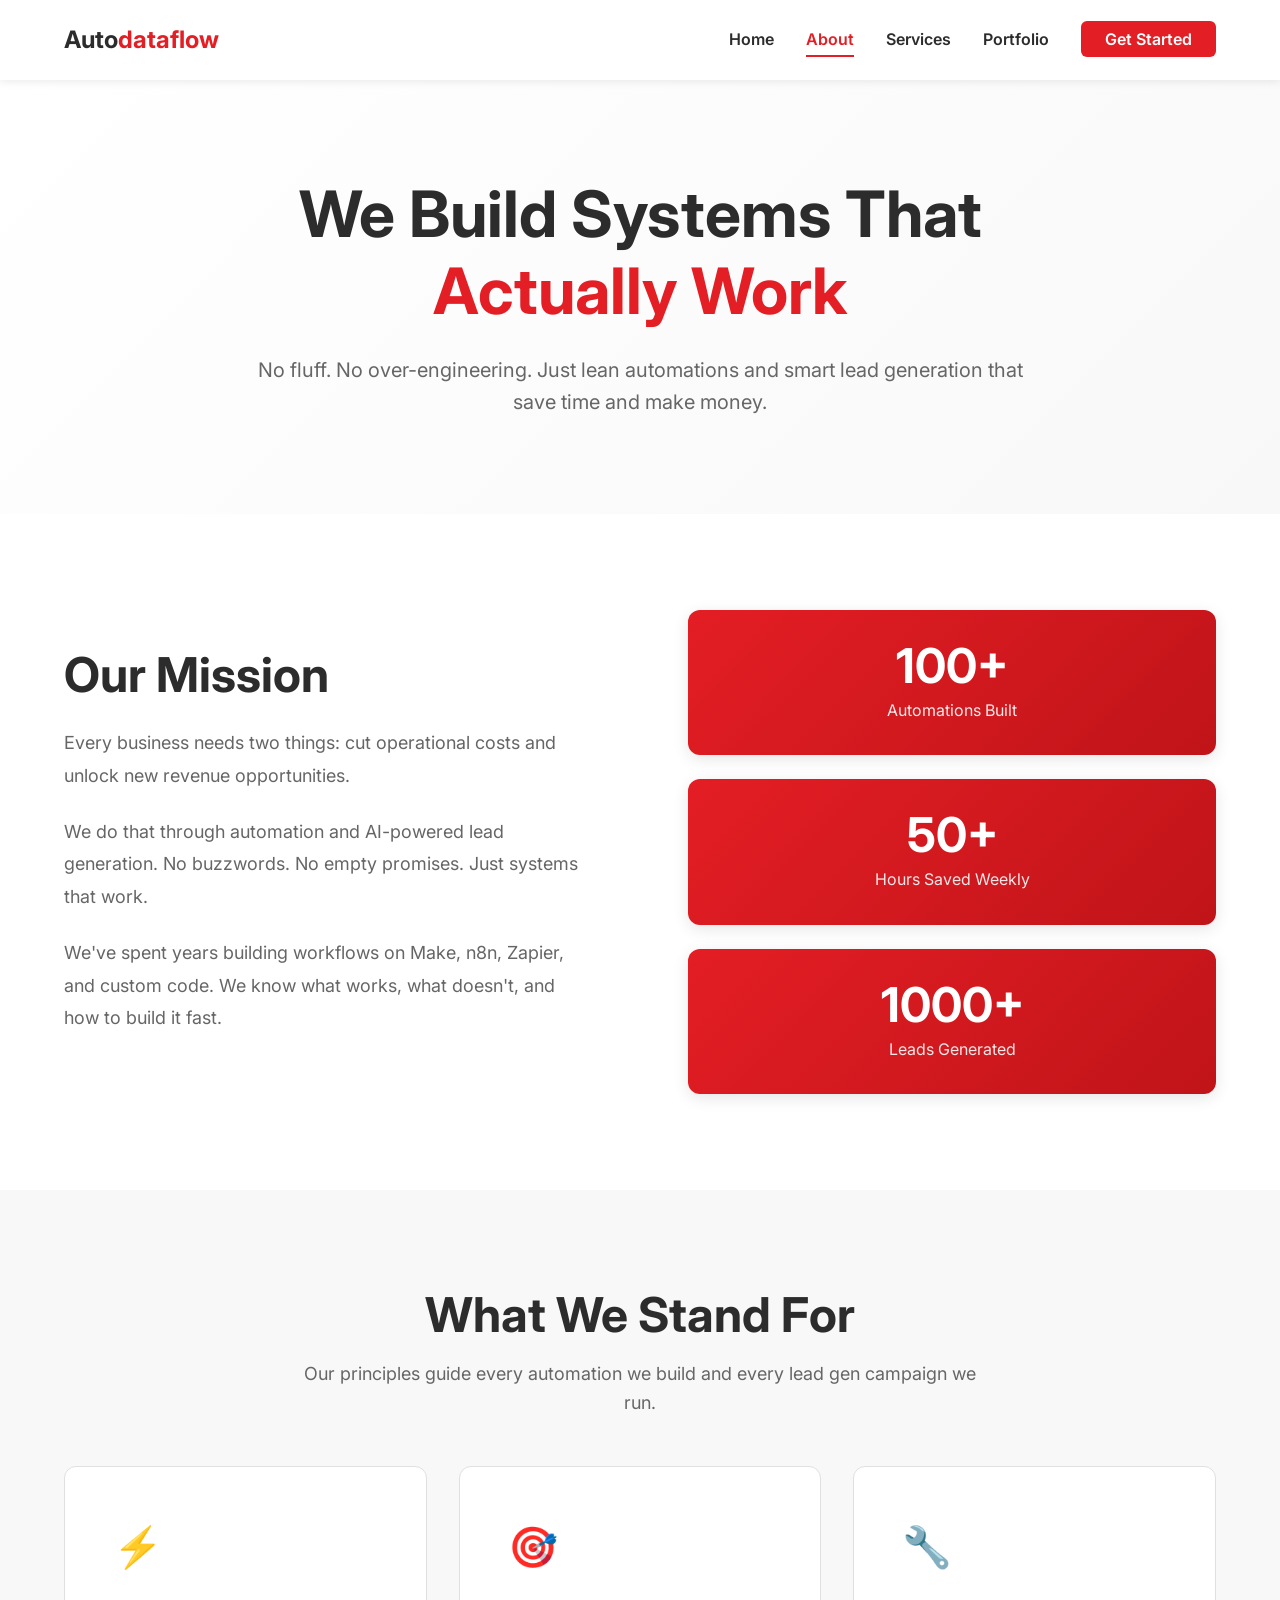
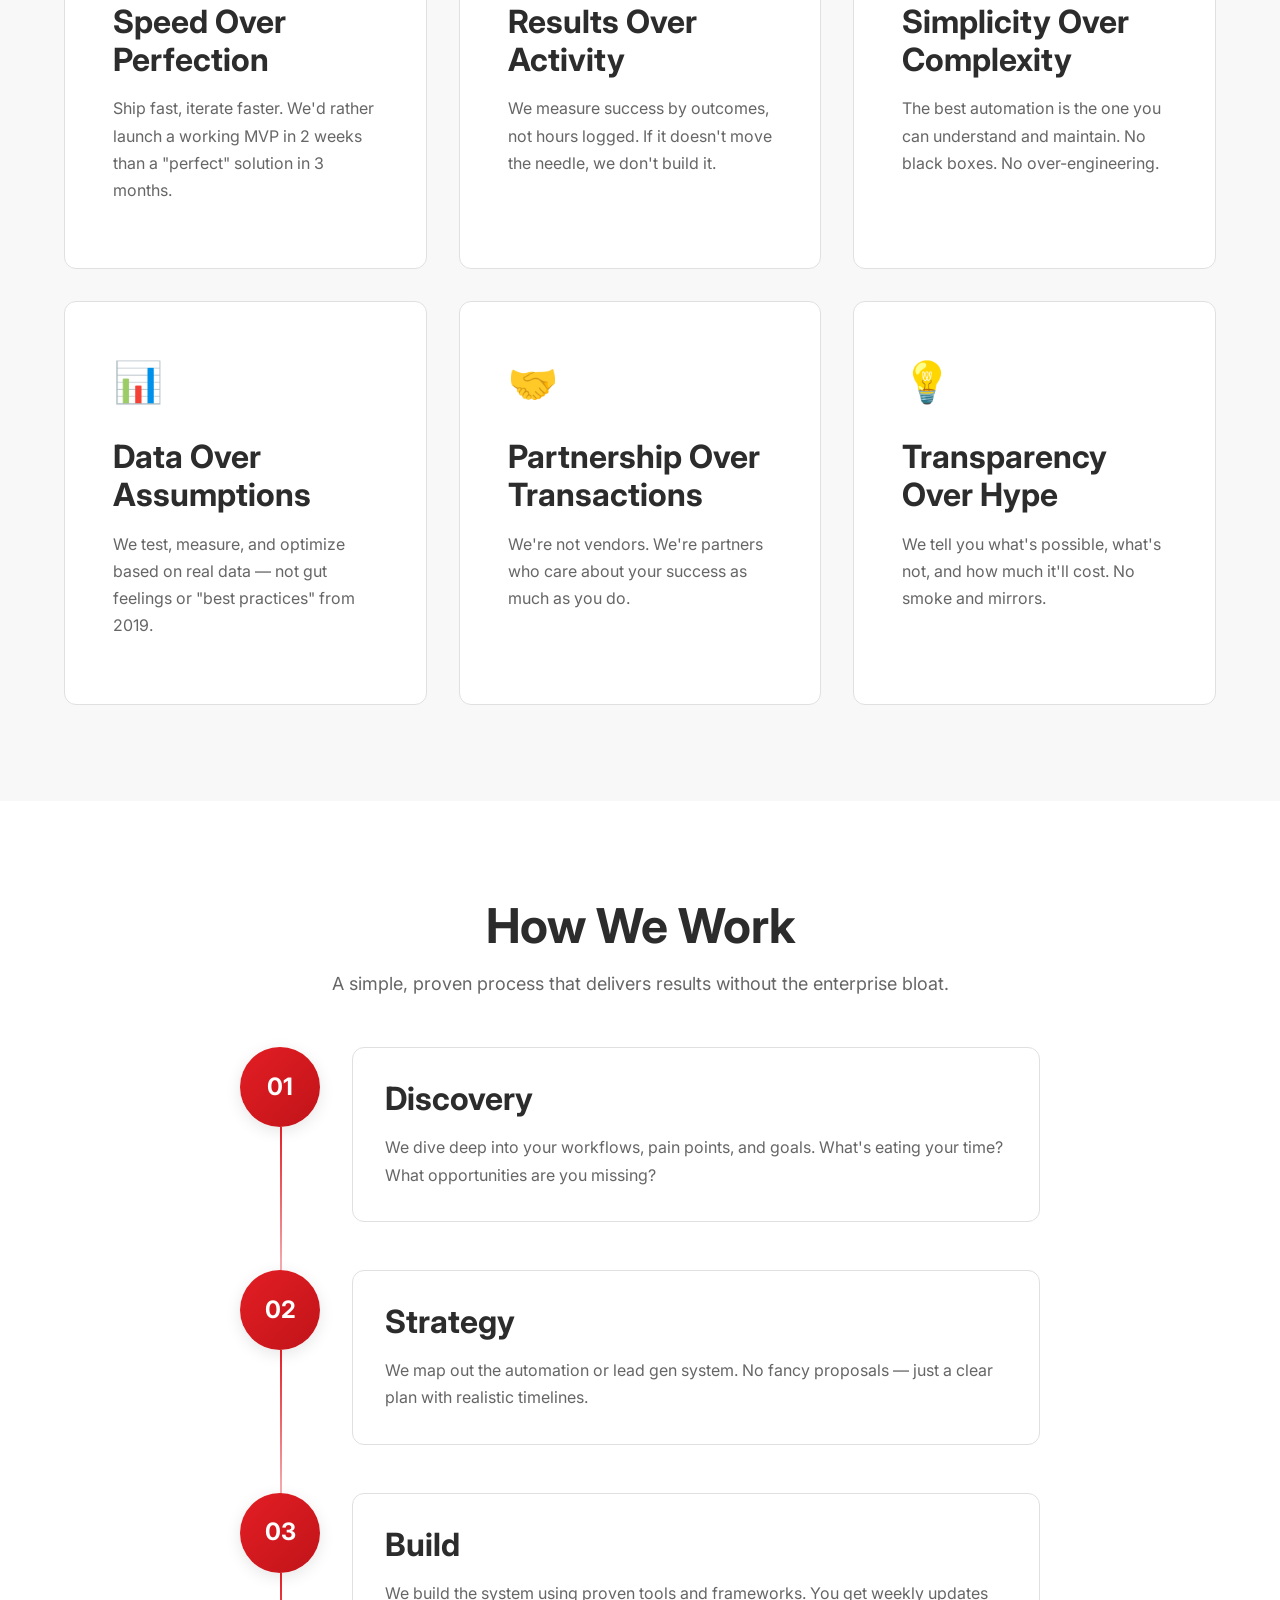
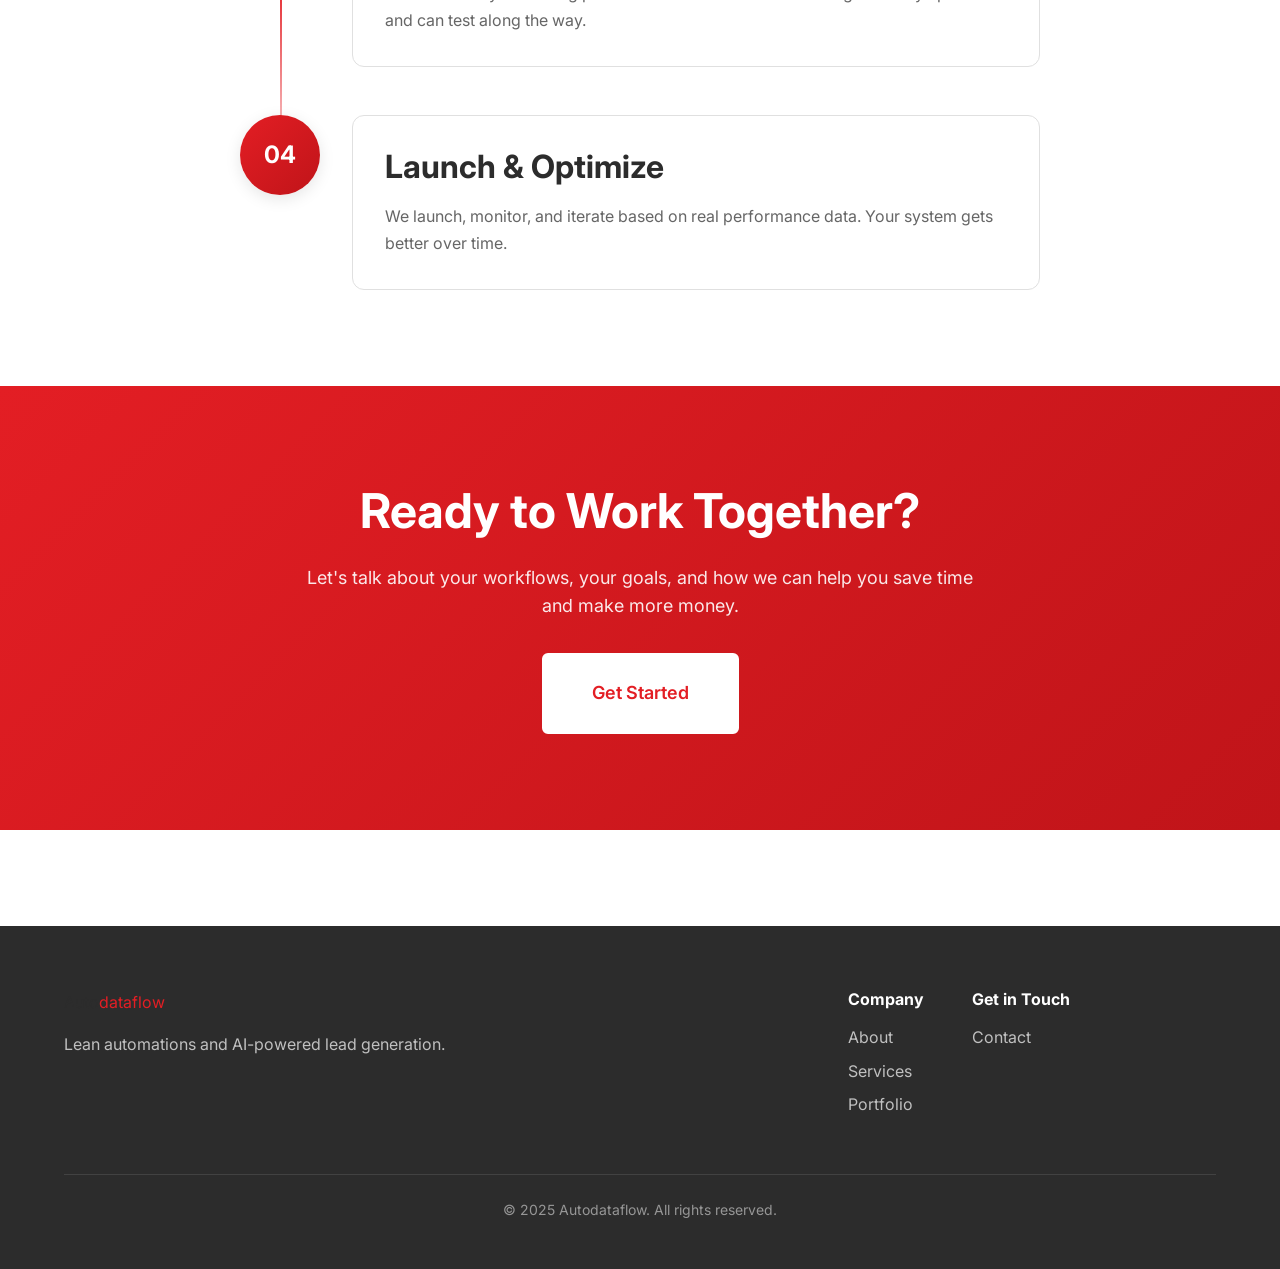
==== about.html @ b3bfe045 "First commit of Autodataflow" ====
<!DOCTYPE html>
<html lang="en">
<head>
    <meta charset="UTF-8">
    <meta name="viewport" content="width=device-width, initial-scale=1.0">
    <meta name="description" content="Learn about Autodataflow - We build lean automations and AI-powered lead generation systems">
    <meta property="og:title" content="About - Autodataflow">
    <meta property="og:description" content="Our mission is to help businesses cut costs and unlock revenue through smart automation">
    <meta property="og:type" content="website">
    <title>About - Autodataflow</title>

    <link rel="preconnect" href="https://fonts.googleapis.com">
    <link rel="preconnect" href="https://fonts.gstatic.com" crossorigin>
    <link href="https://fonts.googleapis.com/css2?family=Inter:wght@400;600;700&display=swap" rel="stylesheet">

    <link rel="stylesheet" href="css/main.css">
    <link rel="stylesheet" href="css/about.css">
</head>
<body>
    <!-- Navigation -->
    <header class="header">
        <nav class="nav container">
            <a href="index.html" class="logo">
                <span class="logo-text">Auto<span class="logo-accent">dataflow</span></span>
            </a>

            <div class="nav-menu" id="navMenu">
                <ul class="nav-list">
                    <li class="nav-item"><a href="index.html" class="nav-link">Home</a></li>
                    <li class="nav-item"><a href="about.html" class="nav-link active">About</a></li>
                    <li class="nav-item"><a href="services.html" class="nav-link">Services</a></li>
                    <li class="nav-item"><a href="portfolio.html" class="nav-link">Portfolio</a></li>
                    <li class="nav-item"><a href="contact.html" class="nav-link btn-primary-nav">Get Started</a></li>
                </ul>
            </div>

            <div class="nav-toggle" id="navToggle">
                <span></span>
                <span></span>
                <span></span>
            </div>
        </nav>
    </header>

    <!-- Hero Section -->
    <section class="about-hero">
        <div class="container">
            <div class="about-hero-content">
                <h1>We Build Systems That <span class="text-accent">Actually Work</span></h1>
                <p class="hero-subtitle">No fluff. No over-engineering. Just lean automations and smart lead generation that save time and make money.</p>
            </div>
        </div>
    </section>

    <!-- Mission Section -->
    <section class="mission-section">
        <div class="container">
            <div class="mission-grid">
                <div class="mission-content">
                    <h2>Our Mission</h2>
                    <p>Every business needs two things: cut operational costs and unlock new revenue opportunities.</p>
                    <p>We do that through automation and AI-powered lead generation. No buzzwords. No empty promises. Just systems that work.</p>
                    <p>We've spent years building workflows on Make, n8n, Zapier, and custom code. We know what works, what doesn't, and how to build it fast.</p>
                </div>
                <div class="mission-visual">
                    <div class="stat-box">
                        <span class="stat-number">100+</span>
                        <span class="stat-label">Automations Built</span>
                    </div>
                    <div class="stat-box">
                        <span class="stat-number">50+</span>
                        <span class="stat-label">Hours Saved Weekly</span>
                    </div>
                    <div class="stat-box">
                        <span class="stat-number">1000+</span>
                        <span class="stat-label">Leads Generated</span>
                    </div>
                </div>
            </div>
        </div>
    </section>

    <!-- Values Section -->
    <section class="values-section">
        <div class="container">
            <h2 class="section-title">What We Stand For</h2>
            <p class="section-subtitle">Our principles guide every automation we build and every lead gen campaign we run.</p>

            <div class="values-grid">
                <div class="value-card">
                    <div class="value-icon">⚡</div>
                    <h3>Speed Over Perfection</h3>
                    <p>Ship fast, iterate faster. We'd rather launch a working MVP in 2 weeks than a "perfect" solution in 3 months.</p>
                </div>

                <div class="value-card">
                    <div class="value-icon">🎯</div>
                    <h3>Results Over Activity</h3>
                    <p>We measure success by outcomes, not hours logged. If it doesn't move the needle, we don't build it.</p>
                </div>

                <div class="value-card">
                    <div class="value-icon">🔧</div>
                    <h3>Simplicity Over Complexity</h3>
                    <p>The best automation is the one you can understand and maintain. No black boxes. No over-engineering.</p>
                </div>

                <div class="value-card">
                    <div class="value-icon">📊</div>
                    <h3>Data Over Assumptions</h3>
                    <p>We test, measure, and optimize based on real data — not gut feelings or "best practices" from 2019.</p>
                </div>

                <div class="value-card">
                    <div class="value-icon">🤝</div>
                    <h3>Partnership Over Transactions</h3>
                    <p>We're not vendors. We're partners who care about your success as much as you do.</p>
                </div>

                <div class="value-card">
                    <div class="value-icon">💡</div>
                    <h3>Transparency Over Hype</h3>
                    <p>We tell you what's possible, what's not, and how much it'll cost. No smoke and mirrors.</p>
                </div>
            </div>
        </div>
    </section>

    <!-- Approach Section -->
    <section class="approach-section">
        <div class="container">
            <h2 class="section-title">How We Work</h2>
            <p class="section-subtitle">A simple, proven process that delivers results without the enterprise bloat.</p>

            <div class="approach-timeline">
                <div class="timeline-item">
                    <div class="timeline-number">01</div>
                    <div class="timeline-content">
                        <h3>Discovery</h3>
                        <p>We dive deep into your workflows, pain points, and goals. What's eating your time? What opportunities are you missing?</p>
                    </div>
                </div>

                <div class="timeline-item">
                    <div class="timeline-number">02</div>
                    <div class="timeline-content">
                        <h3>Strategy</h3>
                        <p>We map out the automation or lead gen system. No fancy proposals — just a clear plan with realistic timelines.</p>
                    </div>
                </div>

                <div class="timeline-item">
                    <div class="timeline-number">03</div>
                    <div class="timeline-content">
                        <h3>Build</h3>
                        <p>We build the system using proven tools and frameworks. You get weekly updates and can test along the way.</p>
                    </div>
                </div>

                <div class="timeline-item">
                    <div class="timeline-number">04</div>
                    <div class="timeline-content">
                        <h3>Launch & Optimize</h3>
                        <p>We launch, monitor, and iterate based on real performance data. Your system gets better over time.</p>
                    </div>
                </div>
            </div>
        </div>
    </section>

    <!-- CTA Section -->
    <section class="cta-section">
        <div class="container">
            <div class="cta-content">
                <h2>Ready to Work Together?</h2>
                <p>Let's talk about your workflows, your goals, and how we can help you save time and make more money.</p>
                <a href="contact.html" class="btn btn-primary btn-large">Get Started</a>
            </div>
        </div>
    </section>

    <!-- Footer -->
    <footer class="footer">
        <div class="container">
            <div class="footer-content">
                <div class="footer-brand">
                    <span class="logo-text">Auto<span class="logo-accent">dataflow</span></span>
                    <p>Lean automations and AI-powered lead generation.</p>
                </div>

                <div class="footer-links">
                    <div class="footer-column">
                        <h4>Company</h4>
                        <ul>
                            <li><a href="about.html">About</a></li>
                            <li><a href="services.html">Services</a></li>
                            <li><a href="portfolio.html">Portfolio</a></li>
                        </ul>
                    </div>

                    <div class="footer-column">
                        <h4>Get in Touch</h4>
                        <ul>
                            <li><a href="contact.html">Contact</a></li>
                        </ul>
                    </div>
                </div>
            </div>

            <div class="footer-bottom">
                <p>&copy; 2025 Autodataflow. All rights reserved.</p>
            </div>
        </div>
    </footer>

    <script src="js/main.js"></script>
</body>
</html>
---- css/main.css ----
/* ========================================
   VARIABLES & RESET
   ======================================== */

:root {
    /* Colors */
    --color-primary: #E31E24;
    --color-primary-hover: #C01419;
    --color-white: #FFFFFF;
    --color-black: #000000;
    --color-text: #2C2C2C;
    --color-text-light: #666666;
    --color-bg-light: #F8F8F8;
    --color-border: #E0E0E0;

    /* Typography */
    --font-primary: 'Inter', -apple-system, BlinkMacSystemFont, 'Segoe UI', sans-serif;
    --font-weight-regular: 400;
    --font-weight-semibold: 600;
    --font-weight-bold: 700;

    /* Spacing */
    --spacing-xs: 0.5rem;
    --spacing-sm: 1rem;
    --spacing-md: 1.5rem;
    --spacing-lg: 2rem;
    --spacing-xl: 3rem;
    --spacing-2xl: 4rem;
    --spacing-3xl: 6rem;

    /* Layout */
    --max-width: 1200px;
    --header-height: 80px;

    /* Shadows */
    --shadow-sm: 0 2px 8px rgba(0, 0, 0, 0.08);
    --shadow-md: 0 4px 16px rgba(0, 0, 0, 0.1);
    --shadow-lg: 0 8px 24px rgba(0, 0, 0, 0.12);

    /* Transitions */
    --transition-fast: 0.2s ease;
    --transition-normal: 0.3s ease;
}

* {
    margin: 0;
    padding: 0;
    box-sizing: border-box;
}

html {
    scroll-behavior: smooth;
}

body {
    font-family: var(--font-primary);
    font-size: 16px;
    line-height: 1.6;
    color: var(--color-text);
    background-color: var(--color-white);
    -webkit-font-smoothing: antialiased;
    -moz-osx-font-smoothing: grayscale;
}

img {
    max-width: 100%;
    height: auto;
    display: block;
}

a {
    text-decoration: none;
    color: inherit;
    transition: color var(--transition-fast);
}

ul {
    list-style: none;
}

/* ========================================
   TYPOGRAPHY
   ======================================== */

h1, h2, h3, h4, h5, h6 {
    font-weight: var(--font-weight-bold);
    line-height: 1.2;
    color: var(--color-text);
}

h1 {
    font-size: clamp(2.5rem, 5vw, 4rem);
}

h2 {
    font-size: clamp(2rem, 4vw, 3rem);
}

h3 {
    font-size: clamp(1.5rem, 3vw, 2rem);
}

h4 {
    font-size: 1.25rem;
}

p {
    margin-bottom: var(--spacing-sm);
    color: var(--color-text-light);
}

.text-accent {
    color: var(--color-primary);
}

/* ========================================
   LAYOUT
   ======================================== */

.container {
    max-width: var(--max-width);
    margin: 0 auto;
    padding: 0 var(--spacing-md);
}

.section-title {
    text-align: center;
    margin-bottom: var(--spacing-sm);
}

.section-subtitle {
    text-align: center;
    font-size: 1.125rem;
    color: var(--color-text-light);
    margin-bottom: var(--spacing-xl);
    max-width: 700px;
    margin-left: auto;
    margin-right: auto;
}

.section-cta {
    text-align: center;
    margin-top: var(--spacing-xl);
}

/* ========================================
   HEADER & NAVIGATION
   ======================================== */

.header {
    position: sticky;
    top: 0;
    background-color: var(--color-white);
    box-shadow: var(--shadow-sm);
    z-index: 1000;
}

.nav {
    display: flex;
    align-items: center;
    justify-content: space-between;
    height: var(--header-height);
}

.logo {
    font-size: 1.5rem;
    font-weight: var(--font-weight-bold);
    color: var(--color-text);
}

.logo-text {
    color: var(--color-text);
}

.logo-accent {
    color: var(--color-primary);
}

.nav-list {
    display: flex;
    align-items: center;
    gap: var(--spacing-lg);
}

.nav-link {
    font-weight: var(--font-weight-semibold);
    color: var(--color-text);
    transition: color var(--transition-fast);
    padding: var(--spacing-xs) 0;
    position: relative;
}

.nav-link:hover {
    color: var(--color-primary);
}

.nav-link.active {
    color: var(--color-primary);
}

.nav-link.active::after {
    content: '';
    position: absolute;
    bottom: 0;
    left: 0;
    right: 0;
    height: 2px;
    background-color: var(--color-primary);
}

.btn-primary-nav {
    background-color: var(--color-primary);
    color: var(--color-white) !important;
    padding: var(--spacing-xs) var(--spacing-md);
    border-radius: 6px;
    transition: background-color var(--transition-fast);
}

.btn-primary-nav:hover {
    background-color: var(--color-primary-hover);
}

.btn-primary-nav.active::after {
    display: none;
}

.nav-toggle {
    display: none;
    flex-direction: column;
    gap: 4px;
    cursor: pointer;
}

.nav-toggle span {
    width: 25px;
    height: 3px;
    background-color: var(--color-text);
    transition: all var(--transition-fast);
}

/* ========================================
   BUTTONS
   ======================================== */

.btn {
    display: inline-block;
    padding: var(--spacing-sm) var(--spacing-lg);
    font-weight: var(--font-weight-semibold);
    border-radius: 6px;
    border: 2px solid transparent;
    cursor: pointer;
    transition: all var(--transition-fast);
    text-align: center;
}

.btn-primary {
    background-color: var(--color-primary);
    color: var(--color-white);
    border-color: var(--color-primary);
}

.btn-primary:hover {
    background-color: var(--color-primary-hover);
    border-color: var(--color-primary-hover);
    transform: translateY(-2px);
    box-shadow: var(--shadow-md);
}

.btn-secondary {
    background-color: transparent;
    color: var(--color-primary);
    border-color: var(--color-primary);
}

.btn-secondary:hover {
    background-color: var(--color-primary);
    color: var(--color-white);
    transform: translateY(-2px);
}

.btn-large {
    padding: var(--spacing-md) var(--spacing-xl);
    font-size: 1.125rem;
}

/* ========================================
   FOOTER
   ======================================== */

.footer {
    background-color: var(--color-text);
    color: var(--color-white);
    padding: var(--spacing-2xl) 0 var(--spacing-lg);
    margin-top: var(--spacing-3xl);
}

.footer-content {
    display: grid;
    grid-template-columns: 2fr 1fr;
    gap: var(--spacing-xl);
    margin-bottom: var(--spacing-xl);
}

.footer-brand p {
    color: rgba(255, 255, 255, 0.7);
    margin-top: var(--spacing-sm);
}

.footer-links {
    display: flex;
    gap: var(--spacing-xl);
}

.footer-column h4 {
    color: var(--color-white);
    margin-bottom: var(--spacing-sm);
    font-size: 1rem;
}

.footer-column ul li {
    margin-bottom: var(--spacing-xs);
}

.footer-column ul li a {
    color: rgba(255, 255, 255, 0.7);
    transition: color var(--transition-fast);
}

.footer-column ul li a:hover {
    color: var(--color-primary);
}

.footer-bottom {
    border-top: 1px solid rgba(255, 255, 255, 0.1);
    padding-top: var(--spacing-md);
    text-align: center;
}

.footer-bottom p {
    color: rgba(255, 255, 255, 0.5);
    font-size: 0.875rem;
}

/* ========================================
   UTILITIES
   ======================================== */

.fade-in {
    animation: fadeIn 0.6s ease-in;
}

@keyframes fadeIn {
    from {
        opacity: 0;
        transform: translateY(20px);
    }
    to {
        opacity: 1;
        transform: translateY(0);
    }
}

/* ========================================
   RESPONSIVE - TABLET
   ======================================== */

@media (max-width: 768px) {
    :root {
        --header-height: 70px;
    }

    .nav-menu {
        position: fixed;
        top: var(--header-height);
        left: -100%;
        width: 100%;
        height: calc(100vh - var(--header-height));
        background-color: var(--color-white);
        transition: left var(--transition-normal);
        box-shadow: var(--shadow-lg);
    }

    .nav-menu.active {
        left: 0;
    }

    .nav-list {
        flex-direction: column;
        align-items: flex-start;
        padding: var(--spacing-lg);
        gap: var(--spacing-md);
    }

    .nav-link.active::after {
        width: 30px;
    }

    .btn-primary-nav {
        width: 100%;
        text-align: center;
    }

    .nav-toggle {
        display: flex;
    }

    .nav-toggle.active span:nth-child(1) {
        transform: rotate(45deg) translate(5px, 5px);
    }

    .nav-toggle.active span:nth-child(2) {
        opacity: 0;
    }

    .nav-toggle.active span:nth-child(3) {
        transform: rotate(-45deg) translate(7px, -6px);
    }

    .footer-content {
        grid-template-columns: 1fr;
    }

    .footer-links {
        flex-direction: column;
    }
}

/* ========================================
   RESPONSIVE - MOBILE
   ======================================== */

@media (max-width: 480px) {
    :root {
        --spacing-xl: 2rem;
        --spacing-2xl: 3rem;
        --spacing-3xl: 4rem;
    }

    .container {
        padding: 0 var(--spacing-sm);
    }

    .section-subtitle {
        font-size: 1rem;
    }
}
---- css/about.css ----
/* ========================================
   ABOUT HERO
   ======================================== */

.about-hero {
    padding: var(--spacing-3xl) 0;
    background: linear-gradient(135deg, #FFF 0%, #F8F8F8 100%);
    text-align: center;
}

.about-hero-content {
    max-width: 800px;
    margin: 0 auto;
}

.about-hero h1 {
    margin-bottom: var(--spacing-md);
}

.hero-subtitle {
    font-size: 1.25rem;
    color: var(--color-text-light);
    margin-bottom: 0;
}

/* ========================================
   MISSION SECTION
   ======================================== */

.mission-section {
    padding: var(--spacing-3xl) 0;
}

.mission-grid {
    display: grid;
    grid-template-columns: 1fr 1fr;
    gap: var(--spacing-3xl);
    align-items: center;
}

.mission-content h2 {
    margin-bottom: var(--spacing-md);
}

.mission-content p {
    font-size: 1.125rem;
    line-height: 1.8;
    margin-bottom: var(--spacing-md);
}

.mission-visual {
    display: grid;
    grid-template-columns: 1fr;
    gap: var(--spacing-md);
}

.stat-box {
    background: linear-gradient(135deg, var(--color-primary) 0%, var(--color-primary-hover) 100%);
    padding: var(--spacing-lg);
    border-radius: 12px;
    display: flex;
    flex-direction: column;
    align-items: center;
    text-align: center;
    color: var(--color-white);
    box-shadow: var(--shadow-md);
}

.stat-number {
    font-size: 3rem;
    font-weight: var(--font-weight-bold);
    line-height: 1;
    margin-bottom: var(--spacing-xs);
}

.stat-label {
    font-size: 1rem;
    opacity: 0.9;
}

/* ========================================
   VALUES SECTION
   ======================================== */

.values-section {
    padding: var(--spacing-3xl) 0;
    background-color: var(--color-bg-light);
}

.values-grid {
    display: grid;
    grid-template-columns: repeat(auto-fit, minmax(300px, 1fr));
    gap: var(--spacing-lg);
}

.value-card {
    background-color: var(--color-white);
    padding: var(--spacing-xl);
    border-radius: 12px;
    border: 1px solid var(--color-border);
    transition: all var(--transition-normal);
}

.value-card:hover {
    transform: translateY(-8px);
    box-shadow: var(--shadow-lg);
    border-color: var(--color-primary);
}

.value-icon {
    font-size: 2.5rem;
    margin-bottom: var(--spacing-md);
}

.value-card h3 {
    margin-bottom: var(--spacing-sm);
    color: var(--color-text);
}

.value-card p {
    color: var(--color-text-light);
    line-height: 1.7;
}

/* ========================================
   APPROACH SECTION
   ======================================== */

.approach-section {
    padding: var(--spacing-3xl) 0;
}

.approach-timeline {
    max-width: 800px;
    margin: 0 auto;
    display: flex;
    flex-direction: column;
    gap: var(--spacing-xl);
}

.timeline-item {
    display: grid;
    grid-template-columns: 80px 1fr;
    gap: var(--spacing-lg);
    position: relative;
}

.timeline-item:not(:last-child)::before {
    content: '';
    position: absolute;
    left: 40px;
    top: 80px;
    width: 2px;
    height: calc(100% + var(--spacing-xl));
    background: linear-gradient(180deg, var(--color-primary) 0%, transparent 100%);
}

.timeline-number {
    width: 80px;
    height: 80px;
    background: linear-gradient(135deg, var(--color-primary) 0%, var(--color-primary-hover) 100%);
    color: var(--color-white);
    border-radius: 50%;
    display: flex;
    align-items: center;
    justify-content: center;
    font-size: 1.5rem;
    font-weight: var(--font-weight-bold);
    box-shadow: var(--shadow-md);
    flex-shrink: 0;
}

.timeline-content {
    background-color: var(--color-white);
    padding: var(--spacing-lg);
    border-radius: 12px;
    border: 1px solid var(--color-border);
    transition: all var(--transition-normal);
}

.timeline-content:hover {
    box-shadow: var(--shadow-md);
    border-color: var(--color-primary);
}

.timeline-content h3 {
    margin-bottom: var(--spacing-sm);
    color: var(--color-text);
}

.timeline-content p {
    color: var(--color-text-light);
    line-height: 1.7;
    margin-bottom: 0;
}

/* ========================================
   CTA SECTION
   ======================================== */

.cta-section {
    padding: var(--spacing-3xl) 0;
    background: linear-gradient(135deg, var(--color-primary) 0%, var(--color-primary-hover) 100%);
    color: var(--color-white);
    text-align: center;
}

.cta-content h2 {
    color: var(--color-white);
    margin-bottom: var(--spacing-md);
}

.cta-content p {
    font-size: 1.125rem;
    color: rgba(255, 255, 255, 0.9);
    margin-bottom: var(--spacing-lg);
    max-width: 700px;
    margin-left: auto;
    margin-right: auto;
}

.cta-section .btn-primary {
    background-color: var(--color-white);
    color: var(--color-primary);
    border-color: var(--color-white);
}

.cta-section .btn-primary:hover {
    background-color: transparent;
    color: var(--color-white);
    border-color: var(--color-white);
}

/* ========================================
   RESPONSIVE - TABLET
   ======================================== */

@media (max-width: 768px) {
    .mission-grid {
        grid-template-columns: 1fr;
        gap: var(--spacing-xl);
    }

    .values-grid {
        grid-template-columns: 1fr;
    }

    .timeline-item {
        grid-template-columns: 60px 1fr;
        gap: var(--spacing-md);
    }

    .timeline-item:not(:last-child)::before {
        left: 30px;
        top: 60px;
    }

    .timeline-number {
        width: 60px;
        height: 60px;
        font-size: 1.25rem;
    }
}

/* ========================================
   RESPONSIVE - MOBILE
   ======================================== */

@media (max-width: 480px) {
    .about-hero {
        padding: var(--spacing-2xl) 0;
    }

    .stat-box {
        padding: var(--spacing-md);
    }

    .stat-number {
        font-size: 2.5rem;
    }

    .value-card {
        padding: var(--spacing-md);
    }

    .timeline-content {
        padding: var(--spacing-md);
    }
}
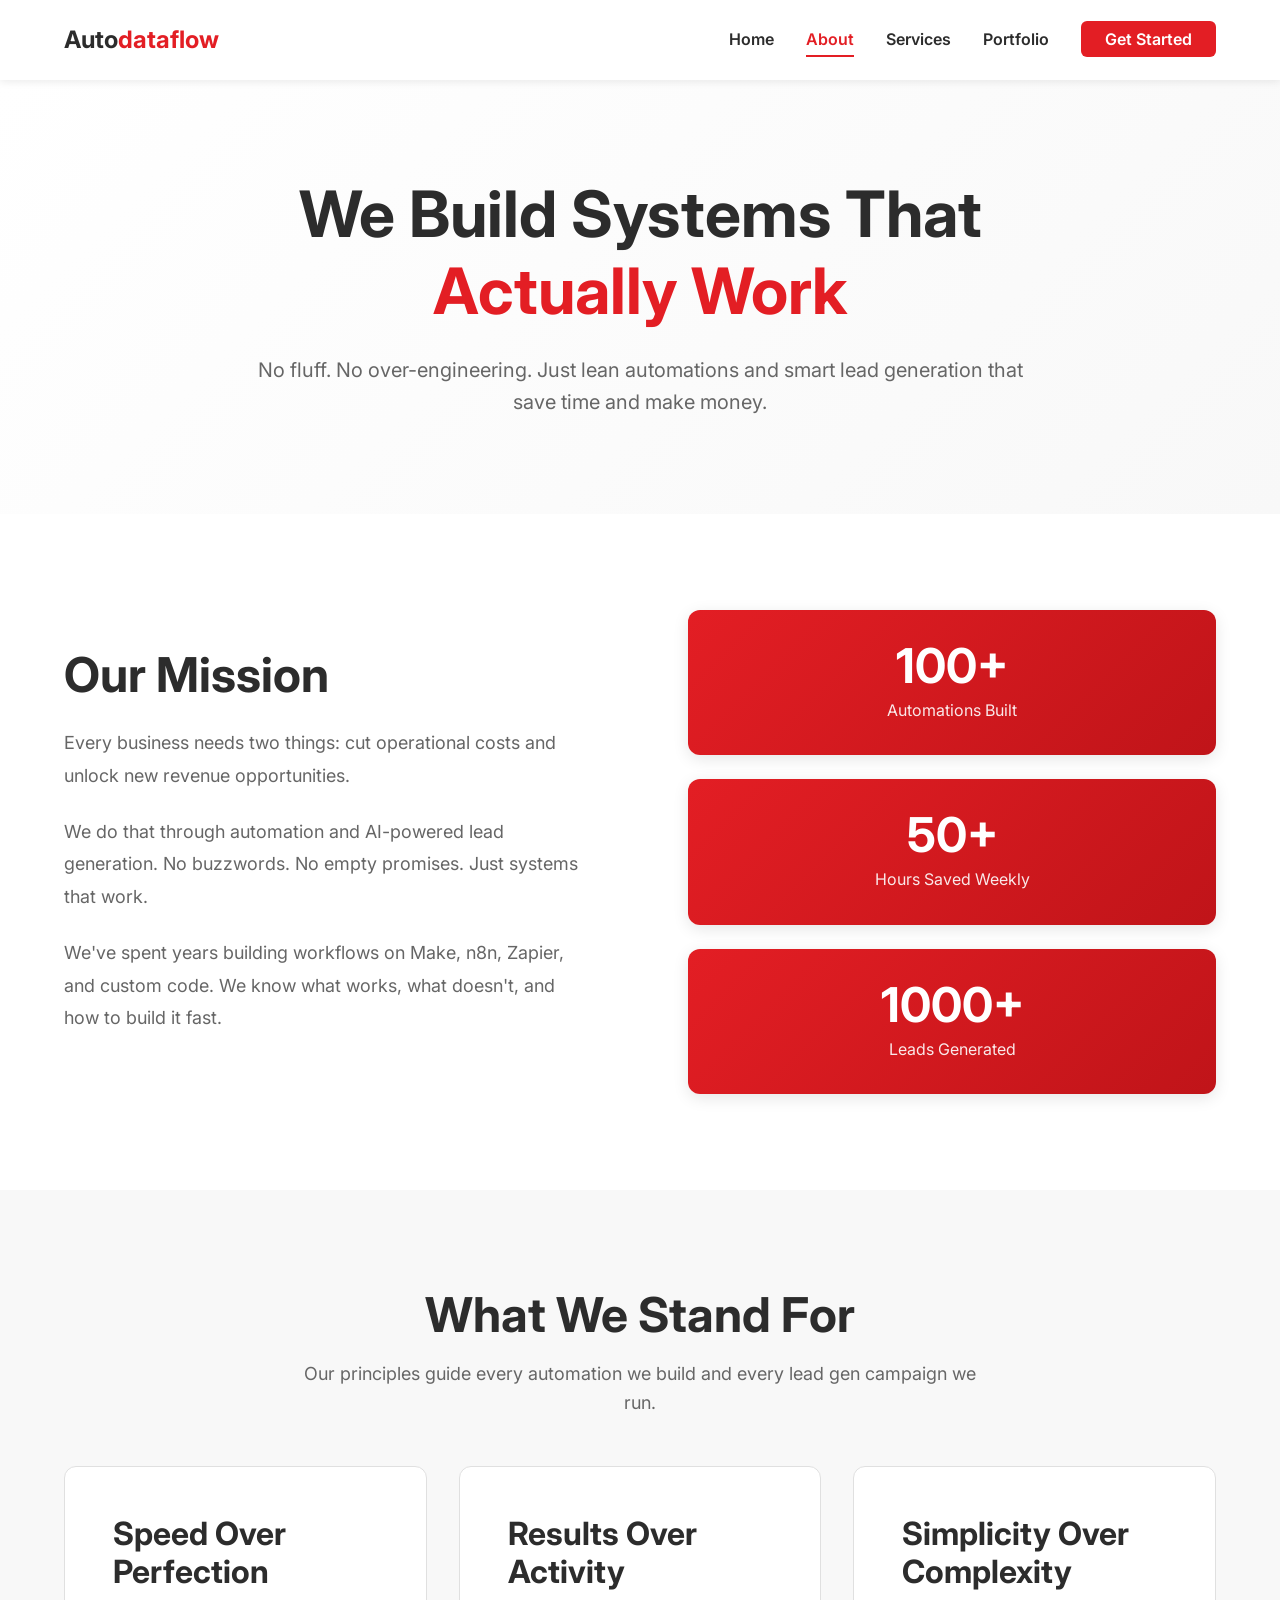
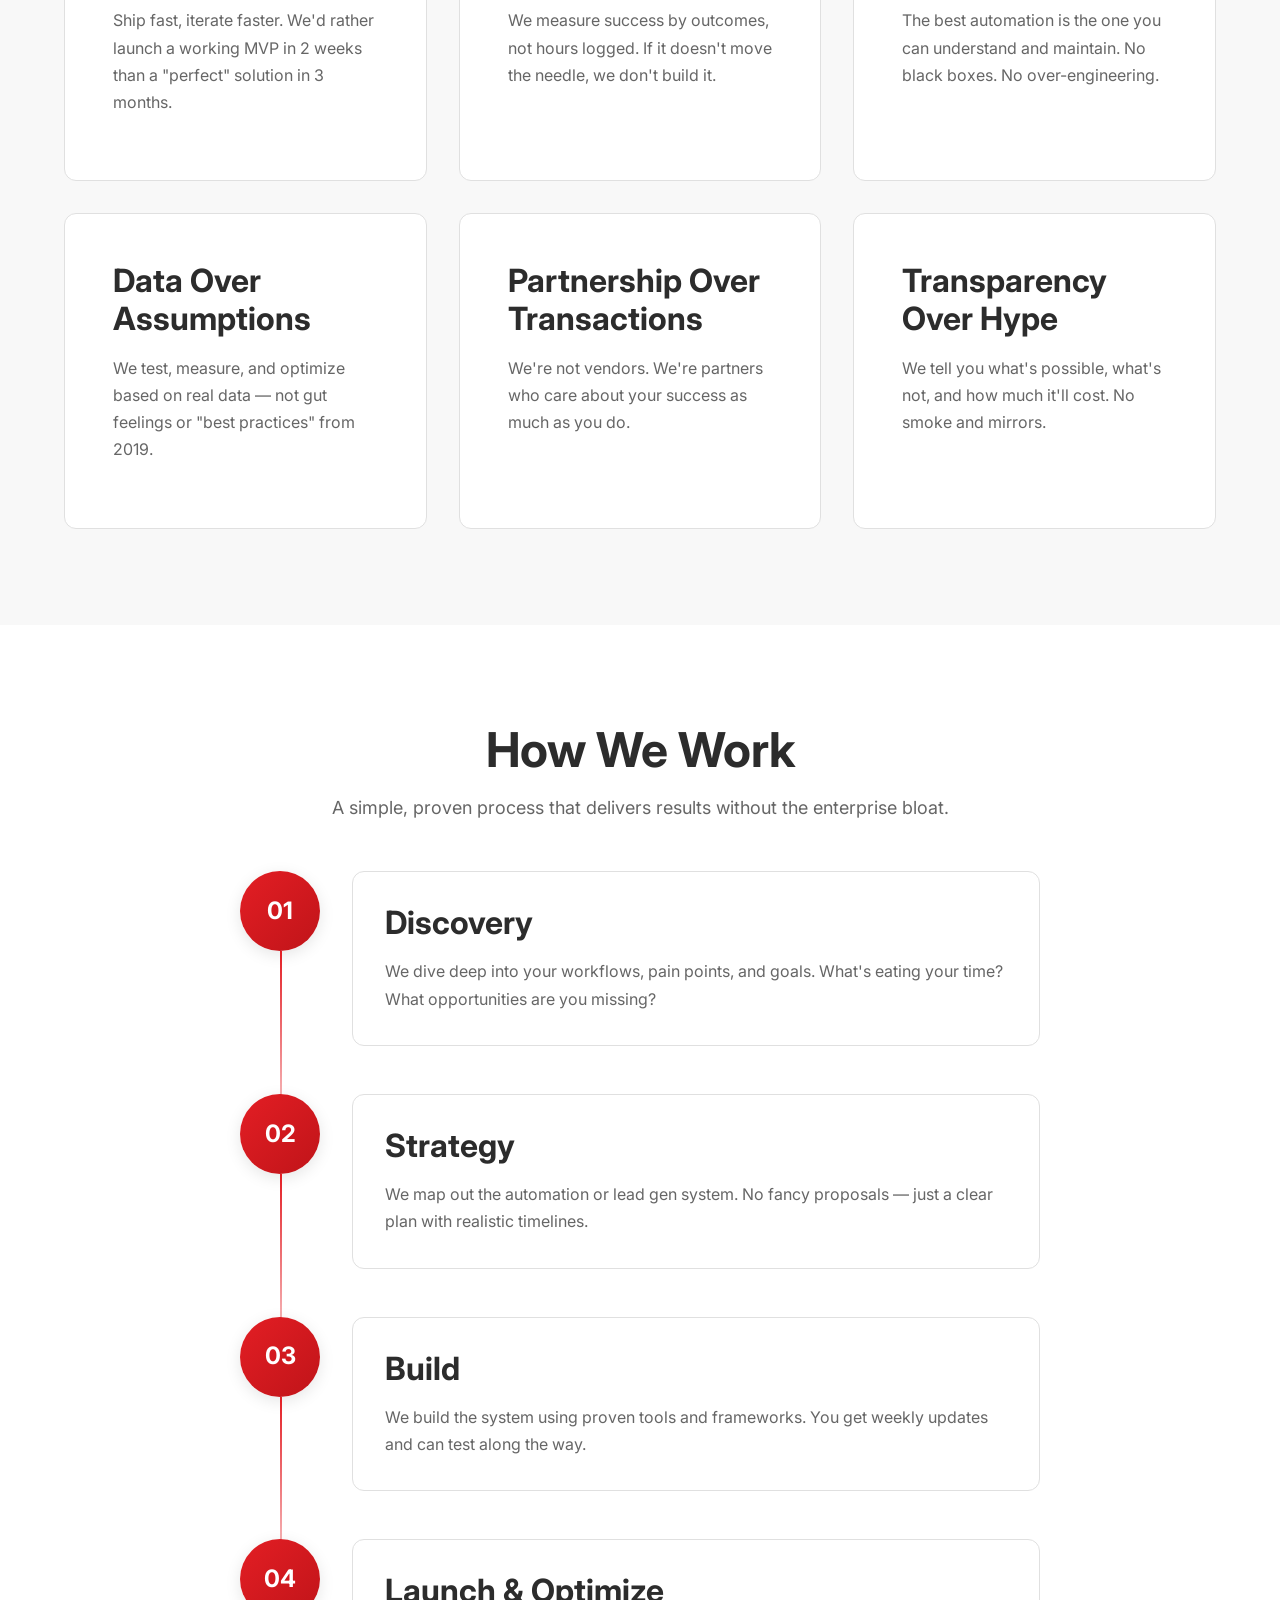
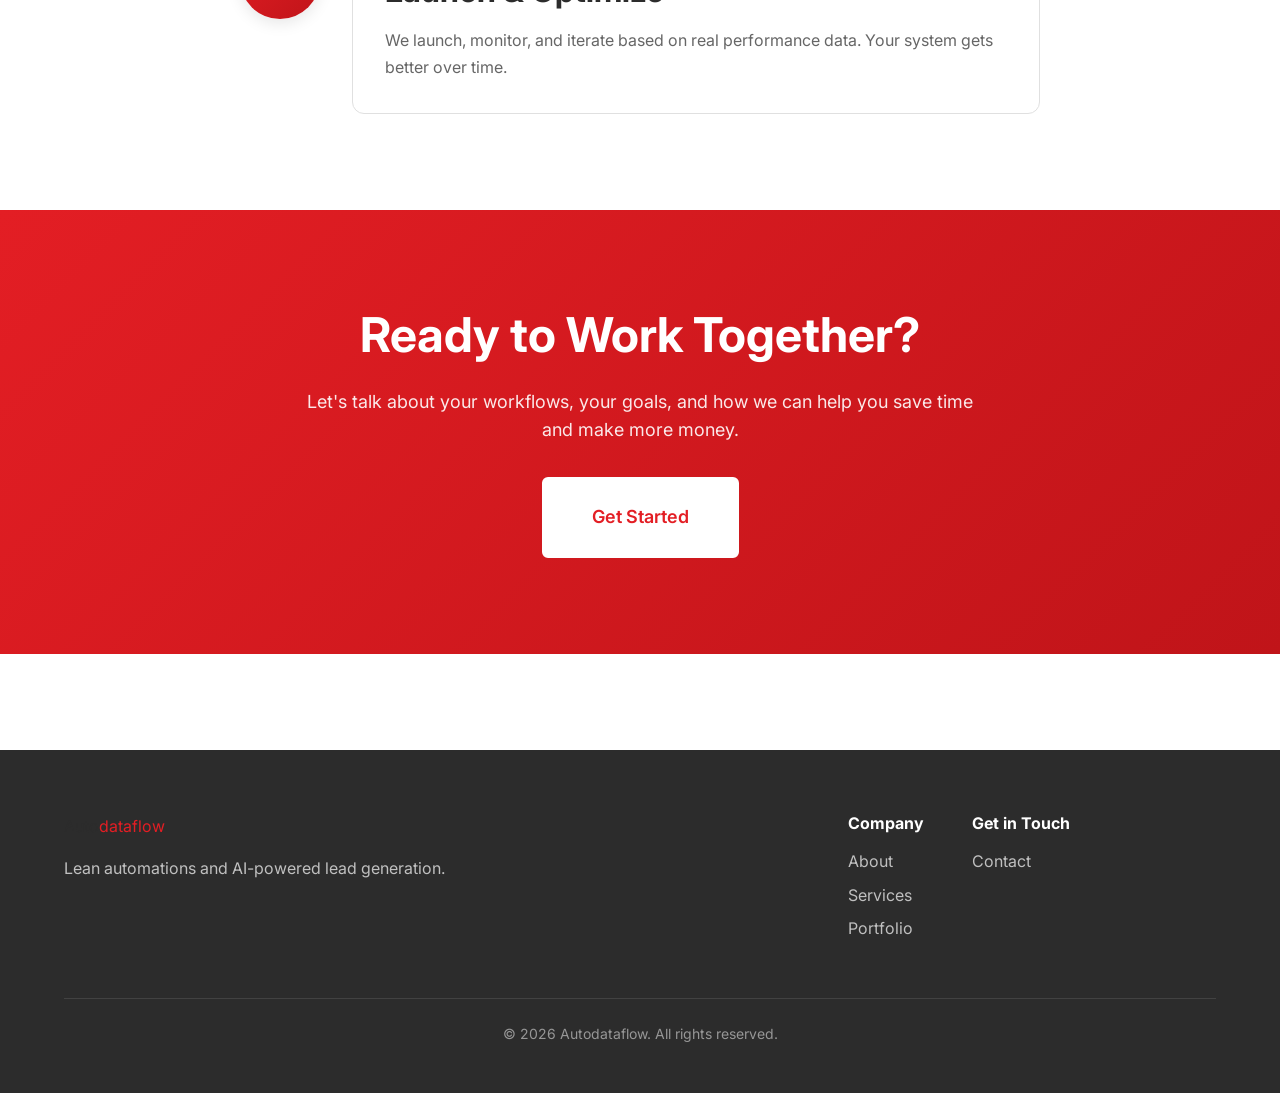
==== commit a8234a9f: "Update contact email to max@autodataflow.io" ====
--- a/about.html
+++ b/about.html
@@ -1,11 +1,14 @@
 <!DOCTYPE html>
 <html lang="en">
+
 <head>
     <meta charset="UTF-8">
     <meta name="viewport" content="width=device-width, initial-scale=1.0">
-    <meta name="description" content="Learn about Autodataflow - We build lean automations and AI-powered lead generation systems">
+    <meta name="description"
+        content="Learn about Autodataflow - We build lean automations and AI-powered lead generation systems">
     <meta property="og:title" content="About - Autodataflow">
-    <meta property="og:description" content="Our mission is to help businesses cut costs and unlock revenue through smart automation">
+    <meta property="og:description"
+        content="Our mission is to help businesses cut costs and unlock revenue through smart automation">
     <meta property="og:type" content="website">
     <title>About - Autodataflow</title>
 
@@ -16,6 +19,7 @@
     <link rel="stylesheet" href="css/main.css">
     <link rel="stylesheet" href="css/about.css">
 </head>
+
 <body>
     <!-- Navigation -->
     <header class="header">
@@ -47,7 +51,8 @@
         <div class="container">
             <div class="about-hero-content">
                 <h1>We Build Systems That <span class="text-accent">Actually Work</span></h1>
-                <p class="hero-subtitle">No fluff. No over-engineering. Just lean automations and smart lead generation that save time and make money.</p>
+                <p class="hero-subtitle">No fluff. No over-engineering. Just lean automations and smart lead generation
+                    that save time and make money.</p>
             </div>
         </div>
     </section>
@@ -59,8 +64,10 @@
                 <div class="mission-content">
                     <h2>Our Mission</h2>
                     <p>Every business needs two things: cut operational costs and unlock new revenue opportunities.</p>
-                    <p>We do that through automation and AI-powered lead generation. No buzzwords. No empty promises. Just systems that work.</p>
-                    <p>We've spent years building workflows on Make, n8n, Zapier, and custom code. We know what works, what doesn't, and how to build it fast.</p>
+                    <p>We do that through automation and AI-powered lead generation. No buzzwords. No empty promises.
+                        Just systems that work.</p>
+                    <p>We've spent years building workflows on Make, n8n, Zapier, and custom code. We know what works,
+                        what doesn't, and how to build it fast.</p>
                 </div>
                 <div class="mission-visual">
                     <div class="stat-box">
@@ -84,41 +91,46 @@
     <section class="values-section">
         <div class="container">
             <h2 class="section-title">What We Stand For</h2>
-            <p class="section-subtitle">Our principles guide every automation we build and every lead gen campaign we run.</p>
+            <p class="section-subtitle">Our principles guide every automation we build and every lead gen campaign we
+                run.</p>
 
             <div class="values-grid">
                 <div class="value-card">
-                    <div class="value-icon">⚡</div>
+
                     <h3>Speed Over Perfection</h3>
-                    <p>Ship fast, iterate faster. We'd rather launch a working MVP in 2 weeks than a "perfect" solution in 3 months.</p>
-                </div>
-
-                <div class="value-card">
-                    <div class="value-icon">🎯</div>
+                    <p>Ship fast, iterate faster. We'd rather launch a working MVP in 2 weeks than a "perfect" solution
+                        in 3 months.</p>
+                </div>
+
+                <div class="value-card">
+
                     <h3>Results Over Activity</h3>
-                    <p>We measure success by outcomes, not hours logged. If it doesn't move the needle, we don't build it.</p>
-                </div>
-
-                <div class="value-card">
-                    <div class="value-icon">🔧</div>
+                    <p>We measure success by outcomes, not hours logged. If it doesn't move the needle, we don't build
+                        it.</p>
+                </div>
+
+                <div class="value-card">
+
                     <h3>Simplicity Over Complexity</h3>
-                    <p>The best automation is the one you can understand and maintain. No black boxes. No over-engineering.</p>
-                </div>
-
-                <div class="value-card">
-                    <div class="value-icon">📊</div>
+                    <p>The best automation is the one you can understand and maintain. No black boxes. No
+                        over-engineering.</p>
+                </div>
+
+                <div class="value-card">
+
                     <h3>Data Over Assumptions</h3>
-                    <p>We test, measure, and optimize based on real data — not gut feelings or "best practices" from 2019.</p>
-                </div>
-
-                <div class="value-card">
-                    <div class="value-icon">🤝</div>
+                    <p>We test, measure, and optimize based on real data — not gut feelings or "best practices" from
+                        2019.</p>
+                </div>
+
+                <div class="value-card">
+
                     <h3>Partnership Over Transactions</h3>
                     <p>We're not vendors. We're partners who care about your success as much as you do.</p>
                 </div>
 
                 <div class="value-card">
-                    <div class="value-icon">💡</div>
+
                     <h3>Transparency Over Hype</h3>
                     <p>We tell you what's possible, what's not, and how much it'll cost. No smoke and mirrors.</p>
                 </div>
@@ -137,7 +149,8 @@
                     <div class="timeline-number">01</div>
                     <div class="timeline-content">
                         <h3>Discovery</h3>
-                        <p>We dive deep into your workflows, pain points, and goals. What's eating your time? What opportunities are you missing?</p>
+                        <p>We dive deep into your workflows, pain points, and goals. What's eating your time? What
+                            opportunities are you missing?</p>
                     </div>
                 </div>
 
@@ -145,7 +158,8 @@
                     <div class="timeline-number">02</div>
                     <div class="timeline-content">
                         <h3>Strategy</h3>
-                        <p>We map out the automation or lead gen system. No fancy proposals — just a clear plan with realistic timelines.</p>
+                        <p>We map out the automation or lead gen system. No fancy proposals — just a clear plan with
+                            realistic timelines.</p>
                     </div>
                 </div>
 
@@ -153,7 +167,8 @@
                     <div class="timeline-number">03</div>
                     <div class="timeline-content">
                         <h3>Build</h3>
-                        <p>We build the system using proven tools and frameworks. You get weekly updates and can test along the way.</p>
+                        <p>We build the system using proven tools and frameworks. You get weekly updates and can test
+                            along the way.</p>
                     </div>
                 </div>
 
@@ -161,7 +176,8 @@
                     <div class="timeline-number">04</div>
                     <div class="timeline-content">
                         <h3>Launch & Optimize</h3>
-                        <p>We launch, monitor, and iterate based on real performance data. Your system gets better over time.</p>
+                        <p>We launch, monitor, and iterate based on real performance data. Your system gets better over
+                            time.</p>
                     </div>
                 </div>
             </div>
@@ -173,7 +189,8 @@
         <div class="container">
             <div class="cta-content">
                 <h2>Ready to Work Together?</h2>
-                <p>Let's talk about your workflows, your goals, and how we can help you save time and make more money.</p>
+                <p>Let's talk about your workflows, your goals, and how we can help you save time and make more money.
+                </p>
                 <a href="contact.html" class="btn btn-primary btn-large">Get Started</a>
             </div>
         </div>
@@ -208,11 +225,12 @@
             </div>
 
             <div class="footer-bottom">
-                <p>&copy; 2025 Autodataflow. All rights reserved.</p>
+                <p>&copy; 2026 Autodataflow. All rights reserved.</p>
             </div>
         </div>
     </footer>
 
     <script src="js/main.js"></script>
 </body>
-</html>
+
+</html>
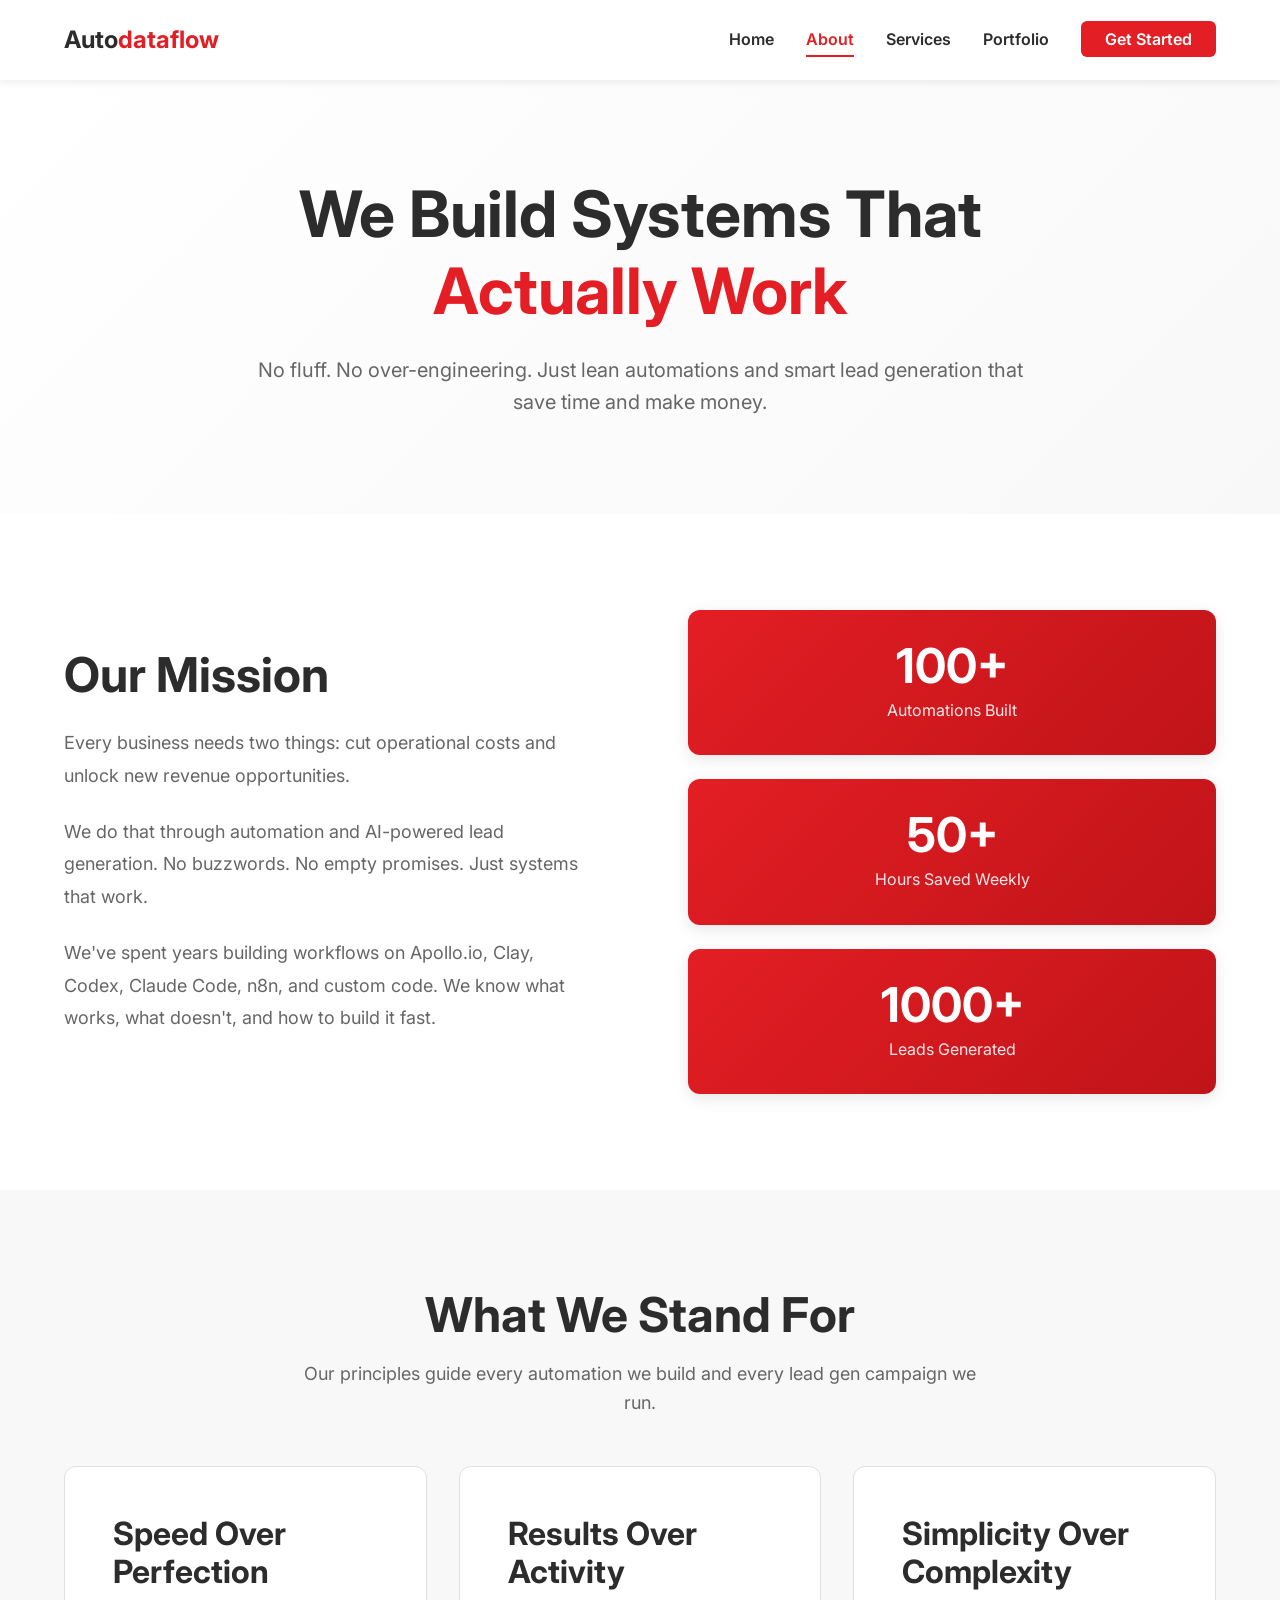
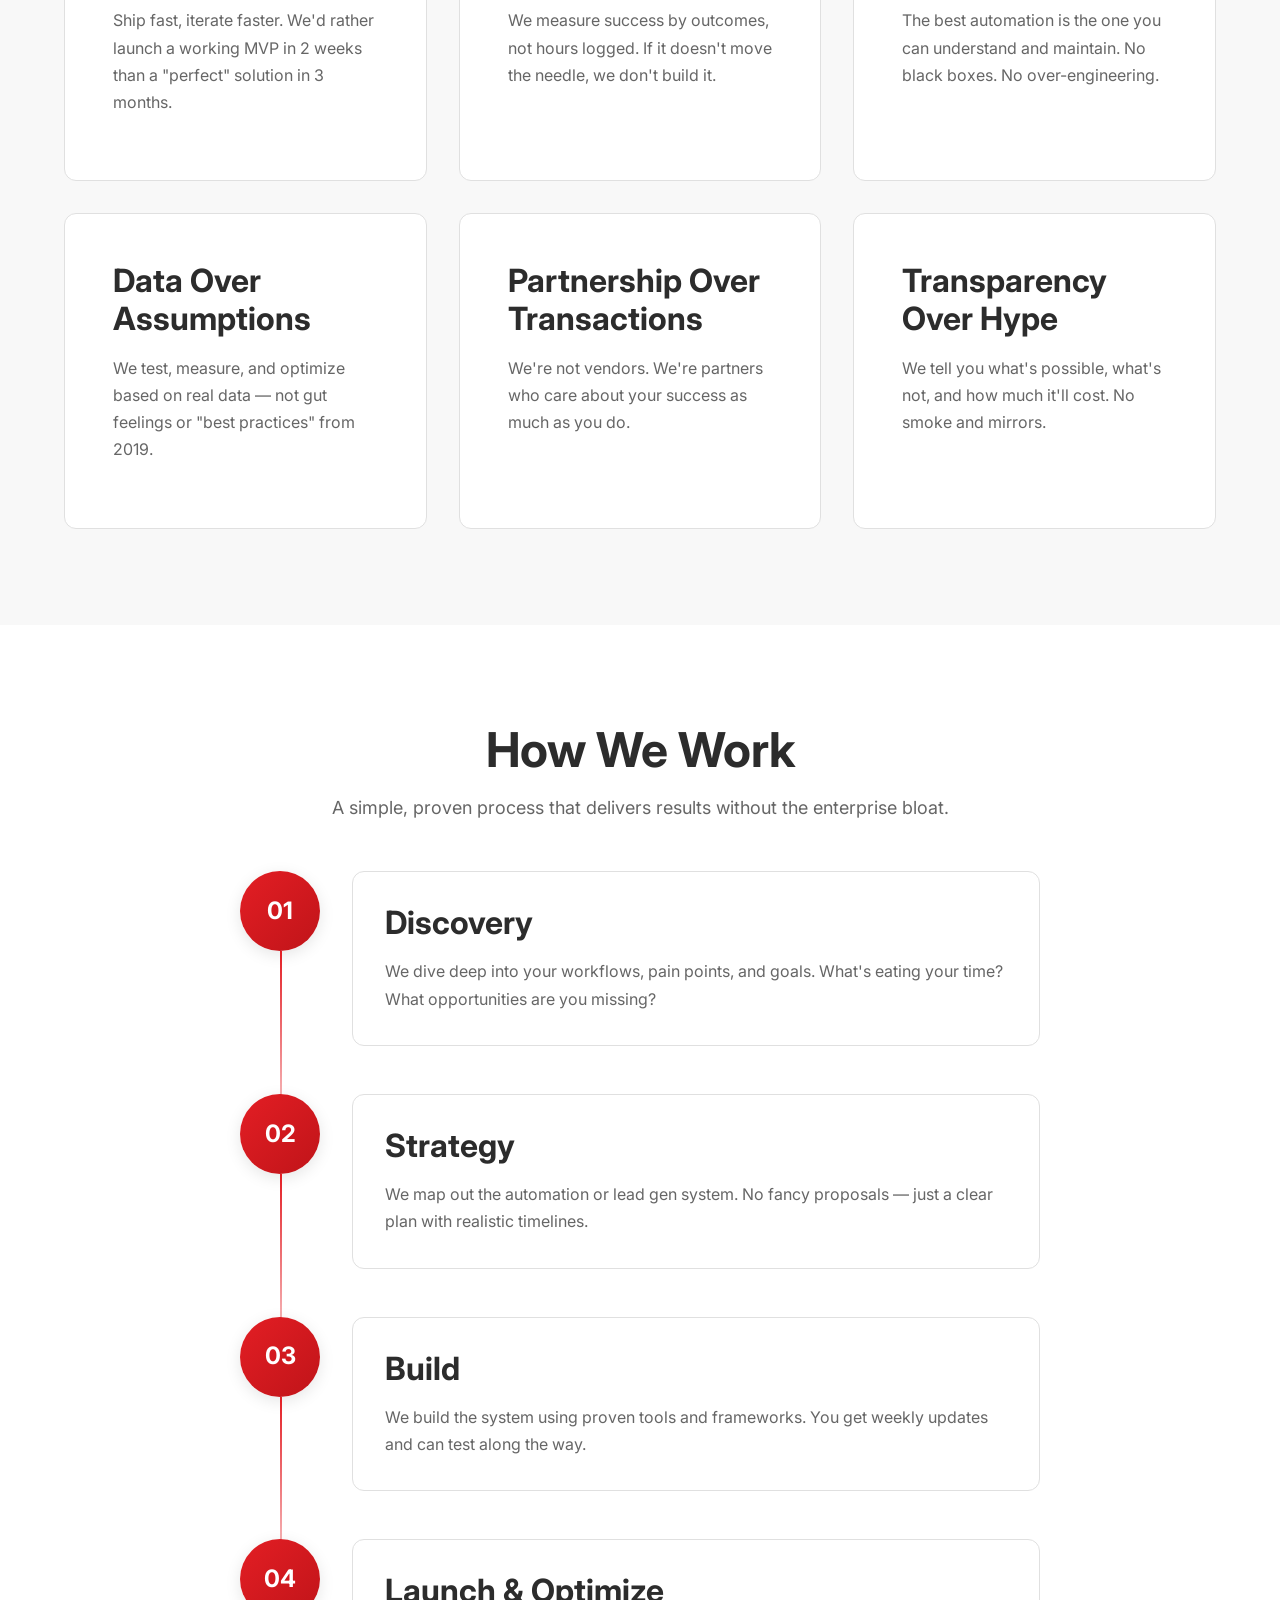
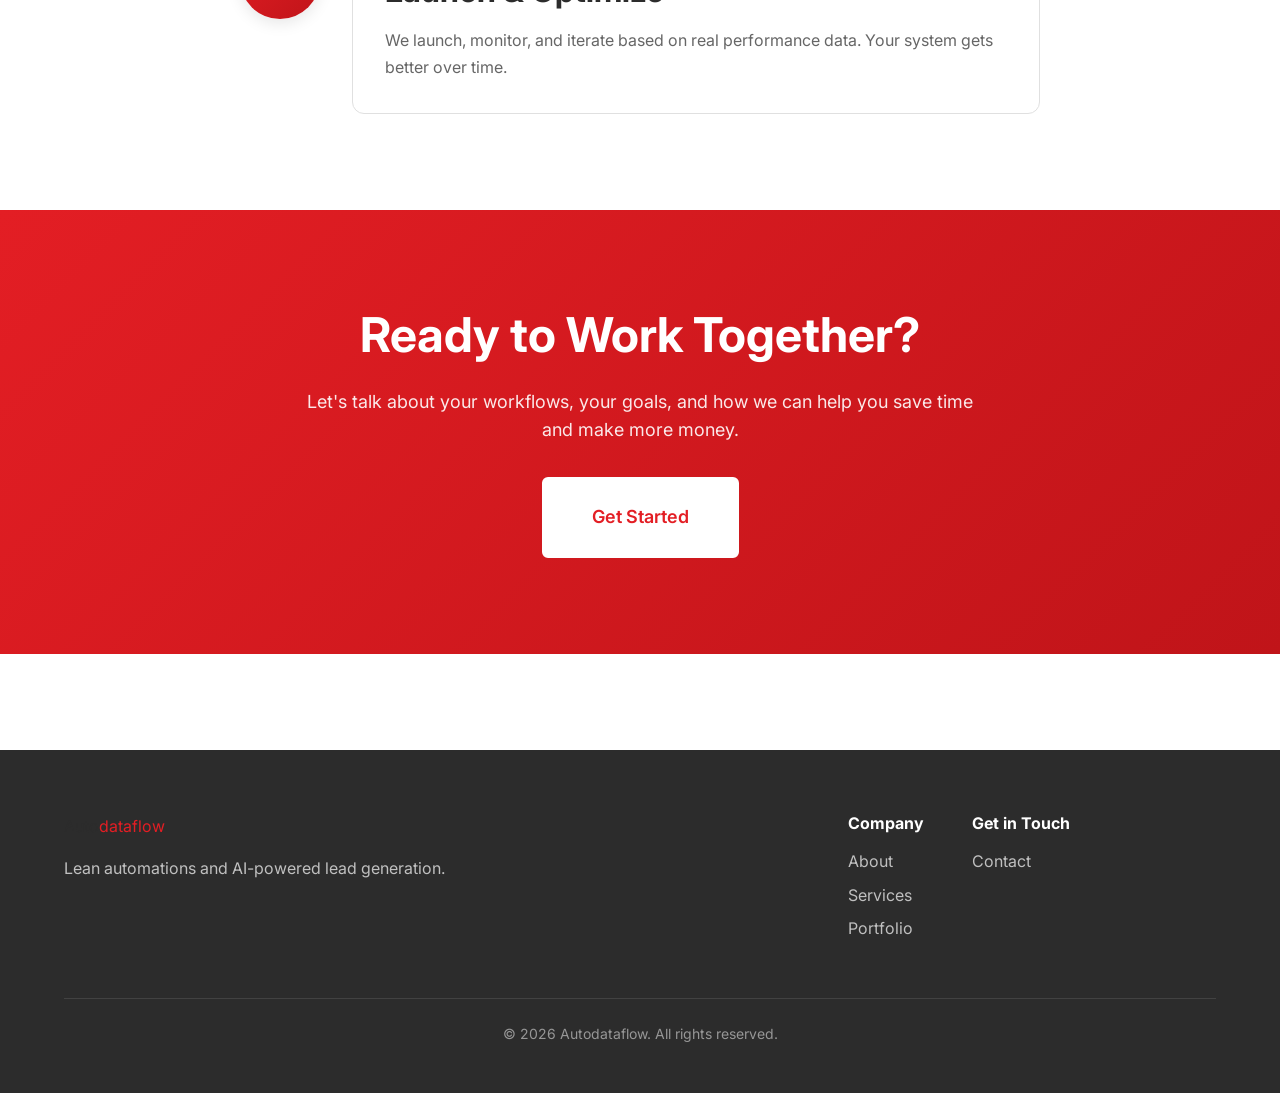
==== commit cb718792: "Update tech stack to Apollo.io, Clay, Codex, Claude Code, n8n" ====
--- a/about.html
+++ b/about.html
@@ -66,7 +66,7 @@
                     <p>Every business needs two things: cut operational costs and unlock new revenue opportunities.</p>
                     <p>We do that through automation and AI-powered lead generation. No buzzwords. No empty promises.
                         Just systems that work.</p>
-                    <p>We've spent years building workflows on Make, n8n, Zapier, and custom code. We know what works,
+                    <p>We've spent years building workflows on Apollo.io, Clay, Codex, Claude Code, n8n, and custom code. We know what works,
                         what doesn't, and how to build it fast.</p>
                 </div>
                 <div class="mission-visual">
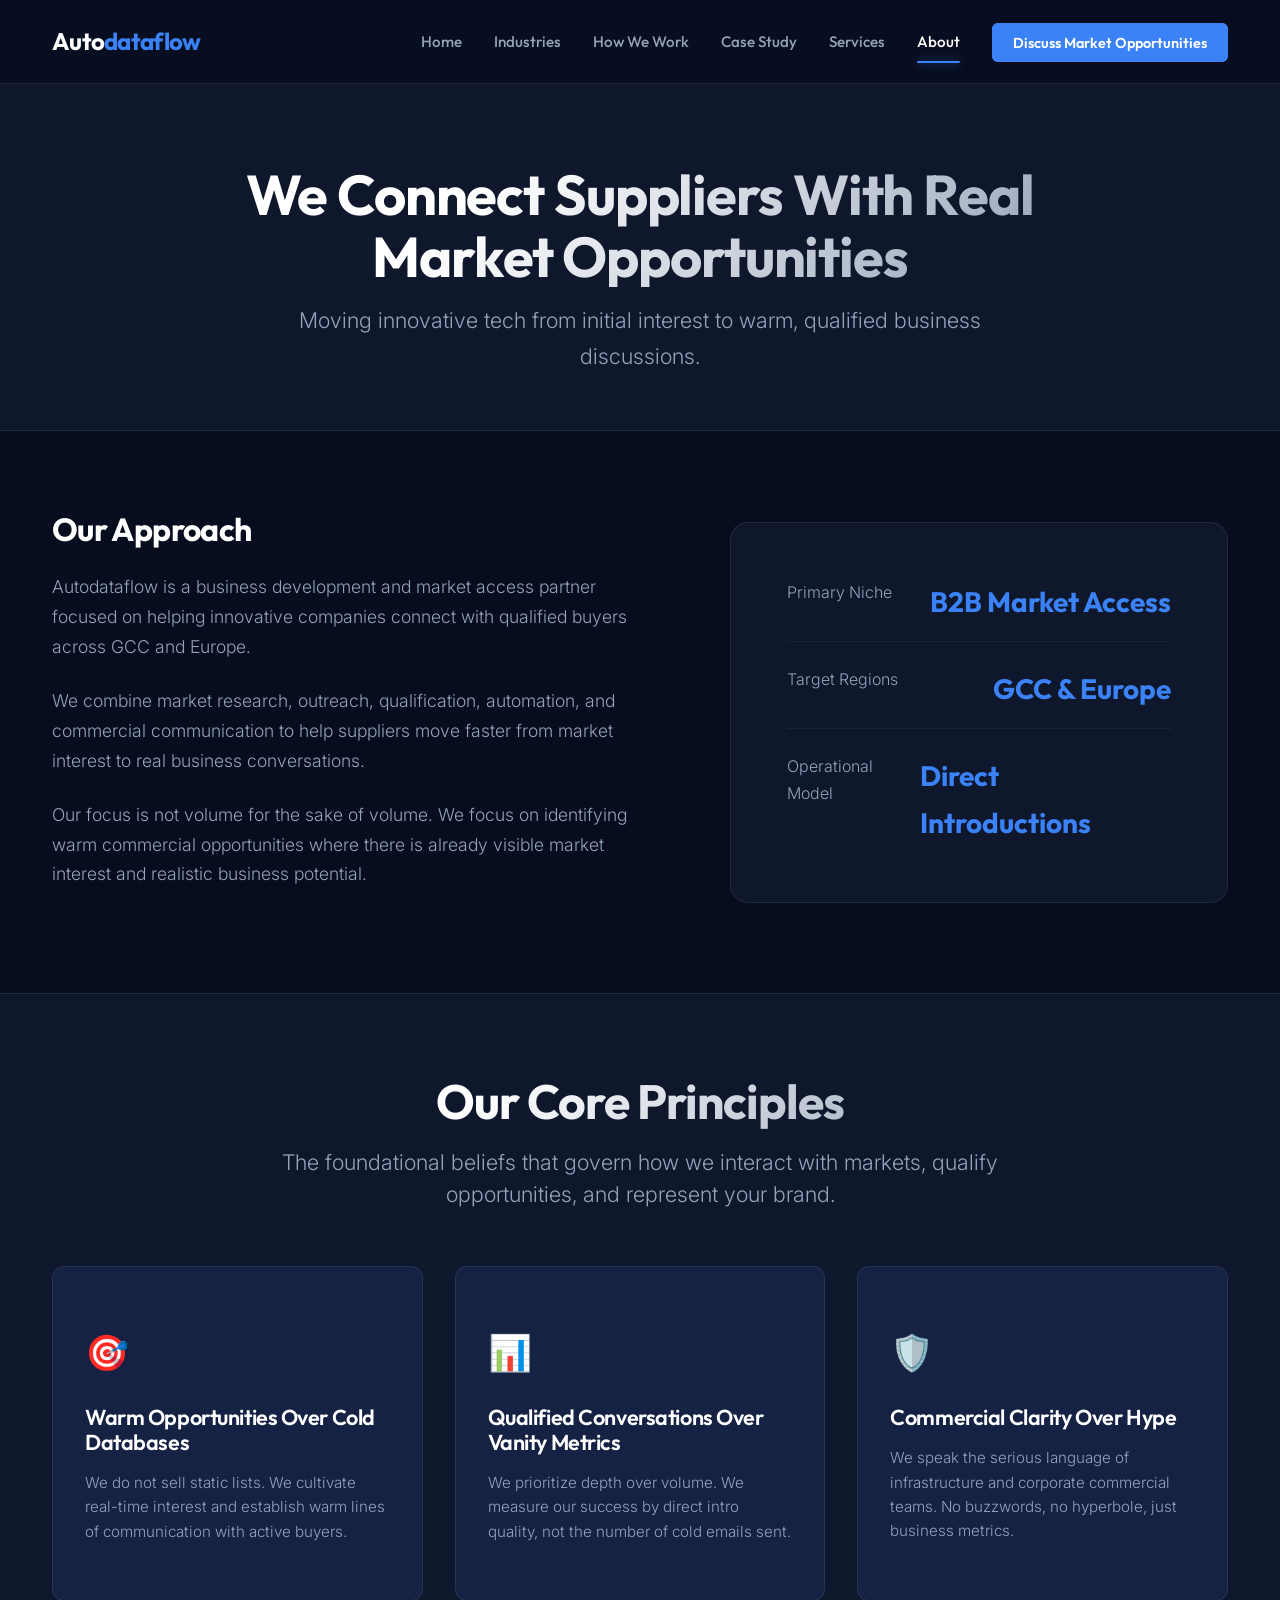
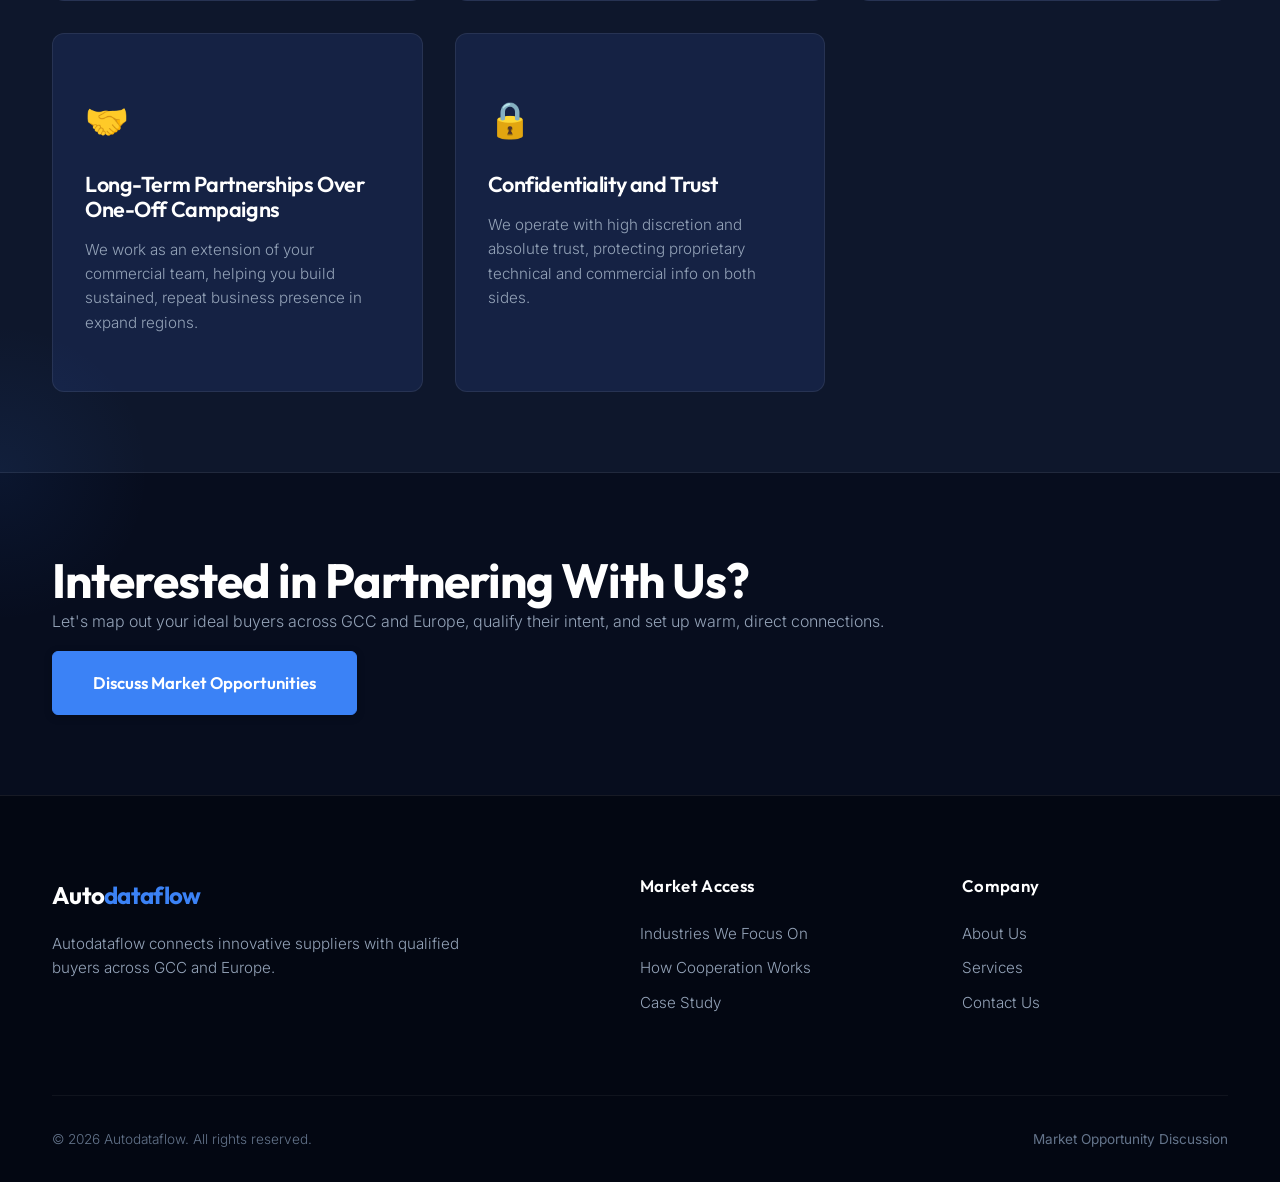
==== commit 2d1f1107: "Reposition and redesign autodataflow website to elite B2B market access partner" ====
--- a/about.html
+++ b/about.html
@@ -4,194 +4,149 @@
 <head>
     <meta charset="UTF-8">
     <meta name="viewport" content="width=device-width, initial-scale=1.0">
+    <title>About Us - Autodataflow</title>
     <meta name="description"
-        content="Learn about Autodataflow - We build lean automations and AI-powered lead generation systems">
-    <meta property="og:title" content="About - Autodataflow">
+        content="Autodataflow helps innovative companies connect with warm qualified buyers across GCC and Europe through market research, outreach, qualification, and direct commercial introductions.">
+    <meta property="og:title" content="About Us - Autodataflow">
     <meta property="og:description"
-        content="Our mission is to help businesses cut costs and unlock revenue through smart automation">
+        content="Autodataflow helps innovative companies connect with warm qualified buyers across GCC and Europe through market research, outreach, qualification, and direct commercial introductions.">
     <meta property="og:type" content="website">
-    <title>About - Autodataflow</title>
 
-    <link rel="preconnect" href="https://fonts.googleapis.com">
-    <link rel="preconnect" href="https://fonts.gstatic.com" crossorigin>
-    <link href="https://fonts.googleapis.com/css2?family=Inter:wght@400;600;700&display=swap" rel="stylesheet">
-
+    <!-- CSS Links -->
     <link rel="stylesheet" href="css/main.css">
     <link rel="stylesheet" href="css/about.css">
 </head>
 
-<body>
-    <!-- Navigation -->
+<body class="theme-dark">
+
+    <!-- Navigation Header -->
     <header class="header">
-        <nav class="nav container">
-            <a href="index.html" class="logo">
+        <div class="container nav">
+            <a href="index.html" class="logo" id="headerLogo">
                 <span class="logo-text">Auto<span class="logo-accent">dataflow</span></span>
             </a>
 
             <div class="nav-menu" id="navMenu">
                 <ul class="nav-list">
                     <li class="nav-item"><a href="index.html" class="nav-link">Home</a></li>
+                    <li class="nav-item"><a href="index.html#industries" class="nav-link">Industries</a></li>
+                    <li class="nav-item"><a href="index.html#how-we-work" class="nav-link">How We Work</a></li>
+                    <li class="nav-item"><a href="case-study.html" class="nav-link">Case Study</a></li>
+                    <li class="nav-item"><a href="services.html" class="nav-link">Services</a></li>
                     <li class="nav-item"><a href="about.html" class="nav-link active">About</a></li>
-                    <li class="nav-item"><a href="services.html" class="nav-link">Services</a></li>
-                    <li class="nav-item"><a href="portfolio.html" class="nav-link">Portfolio</a></li>
-                    <li class="nav-item"><a href="contact.html" class="nav-link btn-primary-nav">Get Started</a></li>
+                    <li class="nav-item"><a href="contact.html" class="btn-primary-nav">Discuss Market Opportunities</a></li>
                 </ul>
             </div>
 
-            <div class="nav-toggle" id="navToggle">
+            <div class="nav-toggle" id="navToggle" aria-label="Toggle navigation menu">
                 <span></span>
                 <span></span>
                 <span></span>
             </div>
-        </nav>
+        </div>
     </header>
 
-    <!-- Hero Section -->
+    <!-- About Hero -->
     <section class="about-hero">
         <div class="container">
             <div class="about-hero-content">
-                <h1>We Build Systems That <span class="text-accent">Actually Work</span></h1>
-                <p class="hero-subtitle">No fluff. No over-engineering. Just lean automations and smart lead generation
-                    that save time and make money.</p>
+                <h1 class="text-gradient fade-in">We Connect Suppliers With Real Market Opportunities</h1>
+                <p class="about-hero-subtitle fade-in">
+                    Moving innovative tech from initial interest to warm, qualified business discussions.
+                </p>
             </div>
         </div>
     </section>
 
-    <!-- Mission Section -->
-    <section class="mission-section">
+    <!-- Mission/Overview Section -->
+    <section class="section about-mission">
         <div class="container">
-            <div class="mission-grid">
-                <div class="mission-content">
-                    <h2>Our Mission</h2>
-                    <p>Every business needs two things: cut operational costs and unlock new revenue opportunities.</p>
-                    <p>We do that through automation and AI-powered lead generation. No buzzwords. No empty promises.
-                        Just systems that work.</p>
-                    <p>We've spent years building workflows on Apollo.io, Clay, Codex, Claude Code, n8n, and custom code. We know what works,
-                        what doesn't, and how to build it fast.</p>
+            <div class="about-mission-grid fade-in">
+                <div class="about-mission-text">
+                    <h2>Our Approach</h2>
+                    <p>
+                        Autodataflow is a business development and market access partner focused on helping innovative companies connect with qualified buyers across GCC and Europe.
+                    </p>
+                    <p>
+                        We combine market research, outreach, qualification, automation, and commercial communication to help suppliers move faster from market interest to real business conversations.
+                    </p>
+                    <p>
+                        Our focus is not volume for the sake of volume. We focus on identifying warm commercial opportunities where there is already visible market interest and realistic business potential.
+                    </p>
                 </div>
-                <div class="mission-visual">
-                    <div class="stat-box">
-                        <span class="stat-number">100+</span>
-                        <span class="stat-label">Automations Built</span>
+
+                <div class="about-mission-visual">
+                    <div class="about-stat-row">
+                        <div class="about-stat-lbl">Primary Niche</div>
+                        <div class="about-stat-val">B2B Market Access</div>
                     </div>
-                    <div class="stat-box">
-                        <span class="stat-number">50+</span>
-                        <span class="stat-label">Hours Saved Weekly</span>
+                    <div class="about-stat-row">
+                        <div class="about-stat-lbl">Target Regions</div>
+                        <div class="about-stat-val">GCC & Europe</div>
                     </div>
-                    <div class="stat-box">
-                        <span class="stat-number">1000+</span>
-                        <span class="stat-label">Leads Generated</span>
+                    <div class="about-stat-row">
+                        <div class="about-stat-lbl">Operational Model</div>
+                        <div class="about-stat-val">Direct Introductions</div>
                     </div>
                 </div>
             </div>
         </div>
     </section>
 
-    <!-- Values Section -->
-    <section class="values-section">
+    <!-- Principles Section -->
+    <section class="section about-principles">
         <div class="container">
-            <h2 class="section-title">What We Stand For</h2>
-            <p class="section-subtitle">Our principles guide every automation we build and every lead gen campaign we
-                run.</p>
+            <div class="section-header fade-in">
+                <h2 class="section-title text-gradient">Our Core Principles</h2>
+                <p class="section-subtitle">The foundational beliefs that govern how we interact with markets, qualify opportunities, and represent your brand.</p>
+            </div>
 
-            <div class="values-grid">
-                <div class="value-card">
-
-                    <h3>Speed Over Perfection</h3>
-                    <p>Ship fast, iterate faster. We'd rather launch a working MVP in 2 weeks than a "perfect" solution
-                        in 3 months.</p>
+            <div class="principles-grid fade-in">
+                <!-- Principle 1 -->
+                <div class="principle-card">
+                    <div class="principle-icon">🎯</div>
+                    <h3>Warm Opportunities Over Cold Databases</h3>
+                    <p>We do not sell static lists. We cultivate real-time interest and establish warm lines of communication with active buyers.</p>
                 </div>
 
-                <div class="value-card">
-
-                    <h3>Results Over Activity</h3>
-                    <p>We measure success by outcomes, not hours logged. If it doesn't move the needle, we don't build
-                        it.</p>
+                <!-- Principle 2 -->
+                <div class="principle-card">
+                    <div class="principle-icon">📊</div>
+                    <h3>Qualified Conversations Over Vanity Metrics</h3>
+                    <p>We prioritize depth over volume. We measure our success by direct intro quality, not the number of cold emails sent.</p>
                 </div>
 
-                <div class="value-card">
-
-                    <h3>Simplicity Over Complexity</h3>
-                    <p>The best automation is the one you can understand and maintain. No black boxes. No
-                        over-engineering.</p>
+                <!-- Principle 3 -->
+                <div class="principle-card">
+                    <div class="principle-icon">🛡️</div>
+                    <h3>Commercial Clarity Over Hype</h3>
+                    <p>We speak the serious language of infrastructure and corporate commercial teams. No buzzwords, no hyperbole, just business metrics.</p>
                 </div>
 
-                <div class="value-card">
-
-                    <h3>Data Over Assumptions</h3>
-                    <p>We test, measure, and optimize based on real data — not gut feelings or "best practices" from
-                        2019.</p>
+                <!-- Principle 4 -->
+                <div class="principle-card">
+                    <div class="principle-icon">🤝</div>
+                    <h3>Long-Term Partnerships Over One-Off Campaigns</h3>
+                    <p>We work as an extension of your commercial team, helping you build sustained, repeat business presence in expand regions.</p>
                 </div>
 
-                <div class="value-card">
-
-                    <h3>Partnership Over Transactions</h3>
-                    <p>We're not vendors. We're partners who care about your success as much as you do.</p>
-                </div>
-
-                <div class="value-card">
-
-                    <h3>Transparency Over Hype</h3>
-                    <p>We tell you what's possible, what's not, and how much it'll cost. No smoke and mirrors.</p>
-                </div>
-            </div>
-        </div>
-    </section>
-
-    <!-- Approach Section -->
-    <section class="approach-section">
-        <div class="container">
-            <h2 class="section-title">How We Work</h2>
-            <p class="section-subtitle">A simple, proven process that delivers results without the enterprise bloat.</p>
-
-            <div class="approach-timeline">
-                <div class="timeline-item">
-                    <div class="timeline-number">01</div>
-                    <div class="timeline-content">
-                        <h3>Discovery</h3>
-                        <p>We dive deep into your workflows, pain points, and goals. What's eating your time? What
-                            opportunities are you missing?</p>
-                    </div>
-                </div>
-
-                <div class="timeline-item">
-                    <div class="timeline-number">02</div>
-                    <div class="timeline-content">
-                        <h3>Strategy</h3>
-                        <p>We map out the automation or lead gen system. No fancy proposals — just a clear plan with
-                            realistic timelines.</p>
-                    </div>
-                </div>
-
-                <div class="timeline-item">
-                    <div class="timeline-number">03</div>
-                    <div class="timeline-content">
-                        <h3>Build</h3>
-                        <p>We build the system using proven tools and frameworks. You get weekly updates and can test
-                            along the way.</p>
-                    </div>
-                </div>
-
-                <div class="timeline-item">
-                    <div class="timeline-number">04</div>
-                    <div class="timeline-content">
-                        <h3>Launch & Optimize</h3>
-                        <p>We launch, monitor, and iterate based on real performance data. Your system gets better over
-                            time.</p>
-                    </div>
+                <!-- Principle 5 -->
+                <div class="principle-card">
+                    <div class="principle-icon">🔒</div>
+                    <h3>Confidentiality and Trust</h3>
+                    <p>We operate with high discretion and absolute trust, protecting proprietary technical and commercial info on both sides.</p>
                 </div>
             </div>
         </div>
     </section>
 
     <!-- CTA Section -->
-    <section class="cta-section">
+    <section class="section cta-banner glow-glow">
         <div class="container">
-            <div class="cta-content">
-                <h2>Ready to Work Together?</h2>
-                <p>Let's talk about your workflows, your goals, and how we can help you save time and make more money.
-                </p>
-                <a href="contact.html" class="btn btn-primary btn-large">Get Started</a>
+            <div class="cta-banner-content fade-in">
+                <h2>Interested in Partnering With Us?</h2>
+                <p>Let's map out your ideal buyers across GCC and Europe, qualify their intent, and set up warm, direct connections.</p>
+                <a href="contact.html" class="btn btn-primary btn-large">Discuss Market Opportunities</a>
             </div>
         </div>
     </section>
@@ -201,35 +156,41 @@
         <div class="container">
             <div class="footer-content">
                 <div class="footer-brand">
-                    <span class="logo-text">Auto<span class="logo-accent">dataflow</span></span>
-                    <p>Lean automations and AI-powered lead generation.</p>
+                    <a href="index.html" class="logo" style="margin-bottom: 1rem;">
+                        <span class="logo-text">Auto<span class="logo-accent">dataflow</span></span>
+                    </a>
+                    <p>Autodataflow connects innovative suppliers with qualified buyers across GCC and Europe.</p>
                 </div>
 
-                <div class="footer-links">
-                    <div class="footer-column">
-                        <h4>Company</h4>
-                        <ul>
-                            <li><a href="about.html">About</a></li>
-                            <li><a href="services.html">Services</a></li>
-                            <li><a href="portfolio.html">Portfolio</a></li>
-                        </ul>
-                    </div>
+                <div class="footer-column">
+                    <h4>Market Access</h4>
+                    <ul>
+                        <li><a href="index.html#industries">Industries We Focus On</a></li>
+                        <li><a href="index.html#how-we-work">How Cooperation Works</a></li>
+                        <li><a href="case-study.html">Case Study</a></li>
+                    </ul>
+                </div>
 
-                    <div class="footer-column">
-                        <h4>Get in Touch</h4>
-                        <ul>
-                            <li><a href="contact.html">Contact</a></li>
-                        </ul>
-                    </div>
+                <div class="footer-column">
+                    <h4>Company</h4>
+                    <ul>
+                        <li><a href="about.html">About Us</a></li>
+                        <li><a href="services.html">Services</a></li>
+                        <li><a href="contact.html">Contact Us</a></li>
+                    </ul>
                 </div>
             </div>
 
             <div class="footer-bottom">
                 <p>&copy; 2026 Autodataflow. All rights reserved.</p>
+                <div class="footer-bottom-links">
+                    <a href="contact.html">Market Opportunity Discussion</a>
+                </div>
             </div>
         </div>
     </footer>
 
+    <!-- Scripts -->
     <script src="js/main.js"></script>
 </body>
 
--- a/css/main.css
+++ b/css/main.css
@@ -1,46 +1,74 @@
-/* ========================================
-   VARIABLES & RESET
-   ======================================== */
+/* ==========================================================================
+   AUTODATAFLOW - GLOBAL PREMIUM STYLESHEET
+   ========================================================================== */
+
+@import url('https://fonts.googleapis.com/css2?family=Outfit:wght@300;400;500;600;700&family=Inter:wght@300;400;500;600&display=swap');
 
 :root {
-    /* Colors */
-    --color-primary: #E31E24;
-    --color-primary-hover: #C01419;
-    --color-white: #FFFFFF;
-    --color-black: #000000;
-    --color-text: #2C2C2C;
-    --color-text-light: #666666;
-    --color-bg-light: #F8F8F8;
-    --color-border: #E0E0E0;
-
-    /* Typography */
-    --font-primary: 'Inter', -apple-system, BlinkMacSystemFont, 'Segoe UI', sans-serif;
-    --font-weight-regular: 400;
-    --font-weight-semibold: 600;
-    --font-weight-bold: 700;
-
-    /* Spacing */
+    /* Color Palette */
+    --color-primary: #3B82F6;          /* Premium Electric Blue */
+    --color-primary-hover: #2563EB;    /* Royal Blue hover */
+    --color-primary-glow: rgba(59, 130, 246, 0.15);
+    
+    /* Dark Theme (Core Corporate Identity) */
+    --color-bg-dark: #070D1E;          /* Deep Market-Access Navy */
+    --color-bg-dark-surface: #0E172C;  /* Dark Slate Navy */
+    --color-bg-dark-card: #152244;     /* Polished Graphite Navy */
+    --color-border-dark: rgba(255, 255, 255, 0.08);
+    --color-border-dark-hover: rgba(59, 130, 246, 0.3);
+    --color-text-dark: #FFFFFF;
+    --color-text-dark-muted: #94A3B8;   /* Cool Slate Gray */
+    --color-text-dark-subtle: #64748B;
+    
+    /* Light Theme (Contrast Sections/Pages) */
+    --color-bg-light: #F8FAFC;         /* Soft Off-white */
+    --color-bg-light-surface: #FFFFFF;
+    --color-bg-light-card: #FFFFFF;
+    --color-border-light: #E2E8F0;
+    --color-border-light-hover: rgba(59, 130, 246, 0.2);
+    --color-text-light: #0F172A;       /* Deep Slate Charcoal */
+    --color-text-light-muted: #475569;  /* Soft Slate Charcoal */
+    --color-text-light-subtle: #64748B;
+
+    /* Default active theme values (overwritten in dark-theme class or sections) */
+    --color-bg: var(--color-bg-dark);
+    --color-bg-surface: var(--color-bg-dark-surface);
+    --color-bg-card: var(--color-bg-dark-card);
+    --color-border: var(--color-border-dark);
+    --color-border-hover: var(--color-border-dark-hover);
+    --color-text: var(--color-text-dark);
+    --color-text-muted: var(--color-text-dark-muted);
+    --color-text-subtle: var(--color-text-dark-subtle);
+
+    /* Fonts */
+    --font-heading: 'Outfit', sans-serif;
+    --font-body: 'Inter', sans-serif;
+
+    /* Spacing & Layout */
     --spacing-xs: 0.5rem;
     --spacing-sm: 1rem;
     --spacing-md: 1.5rem;
     --spacing-lg: 2rem;
-    --spacing-xl: 3rem;
-    --spacing-2xl: 4rem;
-    --spacing-3xl: 6rem;
-
-    /* Layout */
-    --max-width: 1200px;
-    --header-height: 80px;
-
-    /* Shadows */
-    --shadow-sm: 0 2px 8px rgba(0, 0, 0, 0.08);
-    --shadow-md: 0 4px 16px rgba(0, 0, 0, 0.1);
-    --shadow-lg: 0 8px 24px rgba(0, 0, 0, 0.12);
-
-    /* Transitions */
-    --transition-fast: 0.2s ease;
-    --transition-normal: 0.3s ease;
-}
+    --spacing-xl: 3.5rem;
+    --spacing-2xl: 5rem;
+    --spacing-3xl: 7.5rem;
+    --max-width: 1240px;
+    --header-height: 84px;
+
+    /* Shadows & Effects */
+    --shadow-sm: 0 2px 8px rgba(0, 0, 0, 0.2);
+    --shadow-md: 0 8px 24px rgba(0, 0, 0, 0.3);
+    --shadow-lg: 0 16px 48px rgba(0, 0, 0, 0.4);
+    --shadow-glow: 0 0 30px var(--color-primary-glow);
+    --radius-sm: 6px;
+    --radius-md: 12px;
+    --radius-lg: 18px;
+    --transition: 0.3s cubic-bezier(0.25, 0.8, 0.25, 1);
+}
+
+/* ==========================================================================
+   RESET & BASE STYLES
+   ========================================================================== */
 
 * {
     margin: 0;
@@ -50,16 +78,45 @@
 
 html {
     scroll-behavior: smooth;
+    scroll-padding-top: var(--header-height);
 }
 
 body {
-    font-family: var(--font-primary);
+    font-family: var(--font-body);
     font-size: 16px;
-    line-height: 1.6;
-    color: var(--color-text);
-    background-color: var(--color-white);
+    line-height: 1.65;
+    color: var(--color-text-dark);
+    background-color: var(--color-bg-dark);
     -webkit-font-smoothing: antialiased;
     -moz-osx-font-smoothing: grayscale;
+    overflow-x: hidden;
+}
+
+/* Section Specific Theme Overrides */
+.theme-light {
+    --color-bg: var(--color-bg-light);
+    --color-bg-surface: var(--color-bg-light-surface);
+    --color-bg-card: var(--color-bg-light-card);
+    --color-border: var(--color-border-light);
+    --color-border-hover: var(--color-border-light-hover);
+    --color-text: var(--color-text-light);
+    --color-text-muted: var(--color-text-light-muted);
+    --color-text-subtle: var(--color-text-light-subtle);
+    background-color: var(--color-bg);
+    color: var(--color-text);
+}
+
+.theme-dark {
+    --color-bg: var(--color-bg-dark);
+    --color-bg-surface: var(--color-bg-dark-surface);
+    --color-bg-card: var(--color-bg-dark-card);
+    --color-border: var(--color-border-dark);
+    --color-border-hover: var(--color-border-dark-hover);
+    --color-text: var(--color-text-dark);
+    --color-text-muted: var(--color-text-dark-muted);
+    --color-text-subtle: var(--color-text-dark-subtle);
+    background-color: var(--color-bg);
+    color: var(--color-text);
 }
 
 img {
@@ -71,71 +128,107 @@
 a {
     text-decoration: none;
     color: inherit;
-    transition: color var(--transition-fast);
+    transition: all var(--transition);
 }
 
 ul {
     list-style: none;
 }
 
-/* ========================================
+/* ==========================================================================
    TYPOGRAPHY
-   ======================================== */
+   ========================================================================== */
 
 h1, h2, h3, h4, h5, h6 {
-    font-weight: var(--font-weight-bold);
-    line-height: 1.2;
-    color: var(--color-text);
+    font-family: var(--font-heading);
+    font-weight: 600;
+    line-height: 1.15;
+    color: currentColor;
+    letter-spacing: -0.02em;
 }
 
 h1 {
-    font-size: clamp(2.5rem, 5vw, 4rem);
+    font-size: clamp(2.5rem, 5.5vw, 4.25rem);
+    font-weight: 700;
+    line-height: 1.1;
 }
 
 h2 {
     font-size: clamp(2rem, 4vw, 3rem);
+    font-weight: 700;
 }
 
 h3 {
-    font-size: clamp(1.5rem, 3vw, 2rem);
+    font-size: clamp(1.4rem, 2.5vw, 1.85rem);
+    font-weight: 600;
 }
 
 h4 {
     font-size: 1.25rem;
+    font-weight: 600;
 }
 
 p {
     margin-bottom: var(--spacing-sm);
-    color: var(--color-text-light);
+    color: var(--color-text-muted);
+    font-weight: 300;
 }
 
 .text-accent {
     color: var(--color-primary);
-}
-
-/* ========================================
-   LAYOUT
-   ======================================== */
+    background: linear-gradient(135deg, #60A5FA 0%, #3B82F6 100%);
+    -webkit-background-clip: text;
+    -webkit-text-fill-color: transparent;
+}
+
+.text-gradient {
+    background: linear-gradient(135deg, #FFFFFF 30%, #94A3B8 100%);
+    -webkit-background-clip: text;
+    -webkit-text-fill-color: transparent;
+}
+
+.theme-light .text-gradient {
+    background: linear-gradient(135deg, #0F172A 30%, #475569 100%);
+    -webkit-background-clip: text;
+    -webkit-text-fill-color: transparent;
+}
+
+/* ==========================================================================
+   LAYOUT CONTAINERS
+   ========================================================================== */
 
 .container {
     max-width: var(--max-width);
     margin: 0 auto;
-    padding: 0 var(--spacing-md);
+    padding: 0 var(--spacing-lg);
+}
+
+@media (max-width: 480px) {
+    .container {
+        padding: 0 var(--spacing-sm);
+    }
+}
+
+.section {
+    padding: var(--spacing-2xl) 0;
+    position: relative;
+}
+
+.section-header {
+    text-align: center;
+    max-width: 750px;
+    margin: 0 auto var(--spacing-xl) auto;
 }
 
 .section-title {
-    text-align: center;
     margin-bottom: var(--spacing-sm);
 }
 
 .section-subtitle {
-    text-align: center;
-    font-size: 1.125rem;
-    color: var(--color-text-light);
-    margin-bottom: var(--spacing-xl);
-    max-width: 700px;
-    margin-left: auto;
-    margin-right: auto;
+    font-size: clamp(1.125rem, 2vw, 1.35rem);
+    line-height: 1.5;
+    color: var(--color-text-muted);
+    font-weight: 300;
 }
 
 .section-cta {
@@ -143,33 +236,51 @@
     margin-top: var(--spacing-xl);
 }
 
-/* ========================================
-   HEADER & NAVIGATION
-   ======================================== */
+/* ==========================================================================
+   HEADER & PREMIUM GLASS NAVIGATION
+   ========================================================================== */
 
 .header {
-    position: sticky;
+    position: fixed;
     top: 0;
-    background-color: var(--color-white);
-    box-shadow: var(--shadow-sm);
+    left: 0;
+    width: 100%;
+    height: var(--header-height);
+    background-color: rgba(7, 13, 30, 0.75);
+    backdrop-filter: blur(16px);
+    -webkit-backdrop-filter: blur(16px);
+    border-bottom: 1px solid var(--color-border-dark);
     z-index: 1000;
+    transition: background-color var(--transition), border-color var(--transition);
+}
+
+.theme-light-nav {
+    background-color: rgba(248, 250, 252, 0.8) !important;
+    border-bottom: 1px solid var(--color-border-light) !important;
 }
 
 .nav {
     display: flex;
     align-items: center;
     justify-content: space-between;
-    height: var(--header-height);
+    height: 100%;
 }
 
 .logo {
+    display: flex;
+    align-items: center;
+    font-family: var(--font-heading);
     font-size: 1.5rem;
-    font-weight: var(--font-weight-bold);
-    color: var(--color-text);
+    font-weight: 700;
+    letter-spacing: -0.03em;
 }
 
 .logo-text {
-    color: var(--color-text);
+    color: var(--color-text-dark);
+}
+
+.theme-light-nav .logo-text {
+    color: var(--color-text-light);
 }
 
 .logo-accent {
@@ -183,147 +294,233 @@
 }
 
 .nav-link {
-    font-weight: var(--font-weight-semibold);
-    color: var(--color-text);
-    transition: color var(--transition-fast);
+    font-family: var(--font-heading);
+    font-weight: 500;
+    font-size: 0.95rem;
+    color: var(--color-text-dark-muted);
+    transition: color var(--transition);
     padding: var(--spacing-xs) 0;
     position: relative;
 }
 
-.nav-link:hover {
+.theme-light-nav .nav-link {
+    color: var(--color-text-light-muted);
+}
+
+.nav-link:hover,
+.theme-light-nav .nav-link:hover {
     color: var(--color-primary);
 }
 
 .nav-link.active {
-    color: var(--color-primary);
+    color: #FFFFFF;
+}
+
+.theme-light-nav .nav-link.active {
+    color: var(--color-text-light);
 }
 
 .nav-link.active::after {
     content: '';
     position: absolute;
-    bottom: 0;
+    bottom: -4px;
     left: 0;
     right: 0;
     height: 2px;
     background-color: var(--color-primary);
-}
-
+    border-radius: 2px;
+    box-shadow: 0 0 10px rgba(59, 130, 246, 0.6);
+}
+
+/* Navigation CTA Button */
 .btn-primary-nav {
     background-color: var(--color-primary);
-    color: var(--color-white) !important;
-    padding: var(--spacing-xs) var(--spacing-md);
-    border-radius: 6px;
-    transition: background-color var(--transition-fast);
+    color: #FFFFFF !important;
+    padding: 0.6rem 1.25rem;
+    border-radius: var(--radius-sm);
+    font-family: var(--font-heading);
+    font-weight: 600;
+    font-size: 0.9rem;
+    border: 1px solid var(--color-primary);
+    transition: all var(--transition);
+    box-shadow: var(--shadow-sm);
 }
 
 .btn-primary-nav:hover {
     background-color: var(--color-primary-hover);
-}
-
-.btn-primary-nav.active::after {
-    display: none;
-}
-
+    border-color: var(--color-primary-hover);
+    box-shadow: 0 0 15px rgba(59, 130, 246, 0.4);
+    transform: translateY(-1px);
+}
+
+/* Mobile Hamburger Menu */
 .nav-toggle {
     display: none;
     flex-direction: column;
-    gap: 4px;
+    justify-content: space-between;
+    width: 24px;
+    height: 18px;
     cursor: pointer;
+    z-index: 1010;
 }
 
 .nav-toggle span {
-    width: 25px;
-    height: 3px;
-    background-color: var(--color-text);
-    transition: all var(--transition-fast);
-}
-
-/* ========================================
+    display: block;
+    width: 100%;
+    height: 2px;
+    background-color: var(--color-text-dark);
+    border-radius: 2px;
+    transition: transform var(--transition), opacity var(--transition), background-color var(--transition);
+}
+
+.theme-light-nav .nav-toggle span {
+    background-color: var(--color-text-light);
+}
+
+/* Hamburger Active Animation */
+.nav-toggle.active span:nth-child(1) {
+    transform: translateY(8px) rotate(45deg);
+}
+
+.nav-toggle.active span:nth-child(2) {
+    opacity: 0;
+}
+
+.nav-toggle.active span:nth-child(3) {
+    transform: translateY(-8px) rotate(-45deg);
+}
+
+/* ==========================================================================
    BUTTONS
-   ======================================== */
+   ========================================================================== */
 
 .btn {
-    display: inline-block;
-    padding: var(--spacing-sm) var(--spacing-lg);
-    font-weight: var(--font-weight-semibold);
-    border-radius: 6px;
-    border: 2px solid transparent;
+    display: inline-flex;
+    align-items: center;
+    justify-content: center;
+    padding: 0.9rem 2rem;
+    font-family: var(--font-heading);
+    font-weight: 600;
+    font-size: 1rem;
+    border-radius: var(--radius-sm);
     cursor: pointer;
-    transition: all var(--transition-fast);
+    transition: all var(--transition);
+    border: 1.5px solid transparent;
     text-align: center;
+    gap: 0.5rem;
 }
 
 .btn-primary {
     background-color: var(--color-primary);
-    color: var(--color-white);
+    color: #FFFFFF;
     border-color: var(--color-primary);
+    box-shadow: var(--shadow-sm);
 }
 
 .btn-primary:hover {
     background-color: var(--color-primary-hover);
     border-color: var(--color-primary-hover);
     transform: translateY(-2px);
-    box-shadow: var(--shadow-md);
+    box-shadow: 0 4px 18px rgba(59, 130, 246, 0.4);
 }
 
 .btn-secondary {
     background-color: transparent;
-    color: var(--color-primary);
-    border-color: var(--color-primary);
+    color: #FFFFFF;
+    border-color: var(--color-border-dark);
+}
+
+.theme-light .btn-secondary {
+    color: var(--color-text-light);
+    border-color: var(--color-border-light);
 }
 
 .btn-secondary:hover {
-    background-color: var(--color-primary);
-    color: var(--color-white);
+    background-color: rgba(255, 255, 255, 0.05);
+    border-color: #FFFFFF;
     transform: translateY(-2px);
 }
 
+.theme-light .btn-secondary:hover {
+    background-color: rgba(15, 23, 42, 0.04);
+    border-color: var(--color-text-light);
+}
+
 .btn-large {
-    padding: var(--spacing-md) var(--spacing-xl);
-    font-size: 1.125rem;
-}
-
-/* ========================================
-   FOOTER
-   ======================================== */
+    padding: 1.1rem 2.5rem;
+    font-size: 1.05rem;
+    border-radius: var(--radius-sm);
+}
+
+/* ==========================================================================
+   CARDS & SURFACES
+   ========================================================================== */
+
+.card {
+    background-color: var(--color-bg-card);
+    border: 1px solid var(--color-border);
+    border-radius: var(--radius-md);
+    padding: var(--spacing-lg);
+    transition: all var(--transition);
+    position: relative;
+    overflow: hidden;
+}
+
+.card:hover {
+    border-color: var(--color-border-hover);
+    transform: translateY(-6px);
+    box-shadow: var(--shadow-md), var(--shadow-glow);
+}
+
+/* ==========================================================================
+   FOOTER (Corporate & Clean)
+   ========================================================================== */
 
 .footer {
-    background-color: var(--color-text);
-    color: var(--color-white);
-    padding: var(--spacing-2xl) 0 var(--spacing-lg);
-    margin-top: var(--spacing-3xl);
+    background-color: #030712;
+    color: var(--color-text-dark);
+    padding: var(--spacing-2xl) 0 var(--spacing-lg) 0;
+    border-top: 1px solid var(--color-border-dark);
 }
 
 .footer-content {
     display: grid;
-    grid-template-columns: 2fr 1fr;
+    grid-template-columns: 2fr 1fr 1fr;
     gap: var(--spacing-xl);
-    margin-bottom: var(--spacing-xl);
+    margin-bottom: var(--spacing-2xl);
+}
+
+.footer-brand {
+    max-width: 420px;
 }
 
 .footer-brand p {
-    color: rgba(255, 255, 255, 0.7);
+    color: var(--color-text-dark-muted);
     margin-top: var(--spacing-sm);
-}
-
-.footer-links {
+    font-weight: 300;
+    font-size: 0.95rem;
+    line-height: 1.6;
+}
+
+.footer-column h4 {
+    color: #FFFFFF;
+    margin-bottom: var(--spacing-md);
+    font-size: 1.05rem;
+    font-weight: 600;
+    letter-spacing: 0.02em;
+}
+
+.footer-column ul {
     display: flex;
-    gap: var(--spacing-xl);
-}
-
-.footer-column h4 {
-    color: var(--color-white);
-    margin-bottom: var(--spacing-sm);
-    font-size: 1rem;
-}
-
-.footer-column ul li {
-    margin-bottom: var(--spacing-xs);
+    flex-direction: column;
+    gap: var(--spacing-xs);
 }
 
 .footer-column ul li a {
-    color: rgba(255, 255, 255, 0.7);
-    transition: color var(--transition-fast);
+    color: var(--color-text-dark-muted);
+    font-size: 0.95rem;
+    font-weight: 300;
+    transition: color var(--transition);
 }
 
 .footer-column ul li a:hover {
@@ -331,53 +528,126 @@
 }
 
 .footer-bottom {
-    border-top: 1px solid rgba(255, 255, 255, 0.1);
-    padding-top: var(--spacing-md);
-    text-align: center;
+    border-top: 1px solid rgba(255, 255, 255, 0.05);
+    padding-top: var(--spacing-lg);
+    display: flex;
+    justify-content: space-between;
+    align-items: center;
+    flex-wrap: wrap;
+    gap: var(--spacing-sm);
 }
 
 .footer-bottom p {
-    color: rgba(255, 255, 255, 0.5);
-    font-size: 0.875rem;
-}
-
-/* ========================================
-   UTILITIES
-   ======================================== */
+    color: var(--color-text-dark-subtle);
+    font-size: 0.85rem;
+    margin-bottom: 0;
+}
+
+.footer-bottom-links {
+    display: flex;
+    gap: var(--spacing-md);
+}
+
+.footer-bottom-links a {
+    color: var(--color-text-dark-subtle);
+    font-size: 0.85rem;
+}
+
+.footer-bottom-links a:hover {
+    color: var(--color-primary);
+}
+
+/* ==========================================================================
+   MICRO-ANIMATIONS & UTILITIES
+   ========================================================================== */
 
 .fade-in {
-    animation: fadeIn 0.6s ease-in;
-}
-
-@keyframes fadeIn {
-    from {
-        opacity: 0;
-        transform: translateY(20px);
-    }
-    to {
-        opacity: 1;
-        transform: translateY(0);
-    }
-}
-
-/* ========================================
-   RESPONSIVE - TABLET
-   ======================================== */
+    opacity: 0;
+    transform: translateY(24px);
+    transition: opacity 0.8s cubic-bezier(0.25, 1, 0.5, 1), transform 0.8s cubic-bezier(0.25, 1, 0.5, 1);
+}
+
+.fade-in.animated {
+    opacity: 1;
+    transform: translateY(0);
+}
+
+.glow-glow {
+    position: relative;
+}
+
+.glow-glow::before {
+    content: '';
+    position: absolute;
+    width: 300px;
+    height: 300px;
+    background: radial-gradient(circle, rgba(59, 130, 246, 0.08) 0%, rgba(59, 130, 246, 0) 70%);
+    top: -150px;
+    left: -150px;
+    pointer-events: none;
+    z-index: 0;
+}
+
+/* Custom Scrollbar */
+::-webkit-scrollbar {
+    width: 8px;
+}
+
+::-webkit-scrollbar-track {
+    background: var(--color-bg-dark);
+}
+
+::-webkit-scrollbar-thumb {
+    background: #1F2937;
+    border-radius: 4px;
+}
+
+::-webkit-scrollbar-thumb:hover {
+    background: var(--color-primary);
+}
+
+/* ==========================================================================
+   RESPONSIVE STYLES (TABLET & MOBILE)
+   ========================================================================== */
+
+@media (max-width: 1024px) {
+    :root {
+        --spacing-xl: 2.5rem;
+        --spacing-2xl: 4rem;
+        --spacing-3xl: 5.5rem;
+    }
+
+    .footer-content {
+        grid-template-columns: 1.5fr 1fr;
+    }
+
+    .footer-brand {
+        grid-column: span 2;
+    }
+}
 
 @media (max-width: 768px) {
     :root {
-        --header-height: 70px;
-    }
-
+        --header-height: 76px;
+    }
+
+    /* Navigation */
     .nav-menu {
         position: fixed;
         top: var(--header-height);
         left: -100%;
         width: 100%;
         height: calc(100vh - var(--header-height));
-        background-color: var(--color-white);
-        transition: left var(--transition-normal);
-        box-shadow: var(--shadow-lg);
+        background-color: #070D1E;
+        transition: left 0.4s cubic-bezier(0.77, 0.2, 0.05, 1);
+        z-index: 1000;
+        border-top: 1px solid var(--color-border-dark);
+        padding: var(--spacing-xl) var(--spacing-lg);
+    }
+
+    .theme-light-nav .nav-menu {
+        background-color: #F8FAFC;
+        border-top: 1px solid var(--color-border-light);
     }
 
     .nav-menu.active {
@@ -386,61 +656,41 @@
 
     .nav-list {
         flex-direction: column;
-        align-items: flex-start;
-        padding: var(--spacing-lg);
-        gap: var(--spacing-md);
+        align-items: center;
+        gap: var(--spacing-lg);
+    }
+
+    .nav-link {
+        font-size: 1.15rem;
     }
 
     .nav-link.active::after {
-        width: 30px;
+        bottom: -2px;
     }
 
     .btn-primary-nav {
         width: 100%;
+        max-width: 280px;
         text-align: center;
+        margin-top: var(--spacing-md);
     }
 
     .nav-toggle {
         display: flex;
     }
 
-    .nav-toggle.active span:nth-child(1) {
-        transform: rotate(45deg) translate(5px, 5px);
-    }
-
-    .nav-toggle.active span:nth-child(2) {
-        opacity: 0;
-    }
-
-    .nav-toggle.active span:nth-child(3) {
-        transform: rotate(-45deg) translate(7px, -6px);
-    }
-
+    /* Footer */
     .footer-content {
         grid-template-columns: 1fr;
-    }
-
-    .footer-links {
+        gap: var(--spacing-lg);
+    }
+
+    .footer-brand {
+        grid-column: span 1;
+    }
+
+    .footer-bottom {
         flex-direction: column;
-    }
-}
-
-/* ========================================
-   RESPONSIVE - MOBILE
-   ======================================== */
-
-@media (max-width: 480px) {
-    :root {
-        --spacing-xl: 2rem;
-        --spacing-2xl: 3rem;
-        --spacing-3xl: 4rem;
-    }
-
-    .container {
-        padding: 0 var(--spacing-sm);
-    }
-
-    .section-subtitle {
-        font-size: 1rem;
-    }
-}
+        text-align: center;
+    }
+}
--- a/css/about.css
+++ b/css/about.css
@@ -1,289 +1,153 @@
-/* ========================================
-   ABOUT HERO
-   ======================================== */
+/* ==========================================================================
+   AUTODATAFLOW - ABOUT PAGE SPECIFIC STYLES
+   ========================================================================== */
 
 .about-hero {
-    padding: var(--spacing-3xl) 0;
-    background: linear-gradient(135deg, #FFF 0%, #F8F8F8 100%);
-    text-align: center;
+    position: relative;
+    padding: calc(var(--header-height) + var(--spacing-2xl)) 0 var(--spacing-xl) 0;
+    background-color: var(--color-bg-dark-surface);
+    border-bottom: 1px solid var(--color-border-dark);
 }
 
 .about-hero-content {
     max-width: 800px;
     margin: 0 auto;
+    text-align: center;
 }
 
 .about-hero h1 {
+    font-size: clamp(2.25rem, 5vw, 3.5rem);
+    color: #FFFFFF;
+    margin-bottom: var(--spacing-sm);
+}
+
+.about-hero-subtitle {
+    font-size: clamp(1.1rem, 2vw, 1.35rem);
+    color: var(--color-text-dark-muted);
+    font-weight: 300;
+    margin-bottom: 0;
+}
+
+/* Mission section */
+.about-mission {
+    background-color: var(--color-bg-dark);
+}
+
+.about-mission-grid {
+    display: grid;
+    grid-template-columns: 1.2fr 1fr;
+    gap: var(--spacing-2xl);
+    align-items: center;
+}
+
+.about-mission-text h2 {
+    font-size: 2rem;
+    color: #FFFFFF;
     margin-bottom: var(--spacing-md);
 }
 
-.hero-subtitle {
-    font-size: 1.25rem;
-    color: var(--color-text-light);
+.about-mission-text p {
+    font-size: 1.1rem;
+    line-height: 1.7;
+    color: var(--color-text-dark-muted);
+    margin-bottom: var(--spacing-md);
+}
+
+.about-mission-visual {
+    background-color: var(--color-bg-dark-surface);
+    border: 1px solid var(--color-border-dark);
+    padding: var(--spacing-xl);
+    border-radius: var(--radius-lg);
+    display: flex;
+    flex-direction: column;
+    gap: var(--spacing-md);
+}
+
+.about-stat-row {
+    display: flex;
+    justify-content: space-between;
+    border-bottom: 1px solid rgba(255, 255, 255, 0.05);
+    padding-bottom: var(--spacing-sm);
+}
+
+.about-stat-row:last-child {
+    border-bottom: none;
+    padding-bottom: 0;
+}
+
+.about-stat-val {
+    font-family: var(--font-heading);
+    font-size: 1.75rem;
+    font-weight: 700;
+    color: var(--color-primary);
+}
+
+.about-stat-lbl {
+    font-size: 1rem;
+    color: var(--color-text-dark-muted);
+    font-weight: 300;
+}
+
+/* Principles / Values section */
+.about-principles {
+    background-color: var(--color-bg-dark-surface);
+    border-top: 1px solid var(--color-border-dark);
+    border-bottom: 1px solid var(--color-border-dark);
+}
+
+.principles-grid {
+    display: grid;
+    grid-template-columns: repeat(3, 1fr);
+    gap: var(--spacing-lg);
+}
+
+.principle-card {
+    background-color: var(--color-bg-dark-card);
+    border: 1px solid var(--color-border-dark);
+    border-radius: var(--radius-md);
+    padding: var(--spacing-xl) var(--spacing-lg);
+    transition: all var(--transition);
+}
+
+.principle-card:hover {
+    transform: translateY(-5px);
+    border-color: var(--color-border-dark-hover);
+    box-shadow: var(--shadow-md), var(--shadow-glow);
+}
+
+.principle-icon {
+    font-size: 2.2rem;
+    color: var(--color-primary);
+    margin-bottom: var(--spacing-md);
+}
+
+.principle-card h3 {
+    font-size: 1.35rem;
+    color: #FFFFFF;
+    margin-bottom: var(--spacing-sm);
+}
+
+.principle-card p {
+    font-size: 0.95rem;
+    color: var(--color-text-dark-muted);
+    line-height: 1.6;
     margin-bottom: 0;
 }
 
-/* ========================================
-   MISSION SECTION
-   ======================================== */
-
-.mission-section {
-    padding: var(--spacing-3xl) 0;
+/* Responsive adjustments */
+@media (max-width: 1024px) {
+    .principles-grid {
+        grid-template-columns: repeat(2, 1fr);
+    }
 }
 
-.mission-grid {
-    display: grid;
-    grid-template-columns: 1fr 1fr;
-    gap: var(--spacing-3xl);
-    align-items: center;
-}
-
-.mission-content h2 {
-    margin-bottom: var(--spacing-md);
-}
-
-.mission-content p {
-    font-size: 1.125rem;
-    line-height: 1.8;
-    margin-bottom: var(--spacing-md);
-}
-
-.mission-visual {
-    display: grid;
-    grid-template-columns: 1fr;
-    gap: var(--spacing-md);
-}
-
-.stat-box {
-    background: linear-gradient(135deg, var(--color-primary) 0%, var(--color-primary-hover) 100%);
-    padding: var(--spacing-lg);
-    border-radius: 12px;
-    display: flex;
-    flex-direction: column;
-    align-items: center;
-    text-align: center;
-    color: var(--color-white);
-    box-shadow: var(--shadow-md);
-}
-
-.stat-number {
-    font-size: 3rem;
-    font-weight: var(--font-weight-bold);
-    line-height: 1;
-    margin-bottom: var(--spacing-xs);
-}
-
-.stat-label {
-    font-size: 1rem;
-    opacity: 0.9;
-}
-
-/* ========================================
-   VALUES SECTION
-   ======================================== */
-
-.values-section {
-    padding: var(--spacing-3xl) 0;
-    background-color: var(--color-bg-light);
-}
-
-.values-grid {
-    display: grid;
-    grid-template-columns: repeat(auto-fit, minmax(300px, 1fr));
-    gap: var(--spacing-lg);
-}
-
-.value-card {
-    background-color: var(--color-white);
-    padding: var(--spacing-xl);
-    border-radius: 12px;
-    border: 1px solid var(--color-border);
-    transition: all var(--transition-normal);
-}
-
-.value-card:hover {
-    transform: translateY(-8px);
-    box-shadow: var(--shadow-lg);
-    border-color: var(--color-primary);
-}
-
-.value-icon {
-    font-size: 2.5rem;
-    margin-bottom: var(--spacing-md);
-}
-
-.value-card h3 {
-    margin-bottom: var(--spacing-sm);
-    color: var(--color-text);
-}
-
-.value-card p {
-    color: var(--color-text-light);
-    line-height: 1.7;
-}
-
-/* ========================================
-   APPROACH SECTION
-   ======================================== */
-
-.approach-section {
-    padding: var(--spacing-3xl) 0;
-}
-
-.approach-timeline {
-    max-width: 800px;
-    margin: 0 auto;
-    display: flex;
-    flex-direction: column;
-    gap: var(--spacing-xl);
-}
-
-.timeline-item {
-    display: grid;
-    grid-template-columns: 80px 1fr;
-    gap: var(--spacing-lg);
-    position: relative;
-}
-
-.timeline-item:not(:last-child)::before {
-    content: '';
-    position: absolute;
-    left: 40px;
-    top: 80px;
-    width: 2px;
-    height: calc(100% + var(--spacing-xl));
-    background: linear-gradient(180deg, var(--color-primary) 0%, transparent 100%);
-}
-
-.timeline-number {
-    width: 80px;
-    height: 80px;
-    background: linear-gradient(135deg, var(--color-primary) 0%, var(--color-primary-hover) 100%);
-    color: var(--color-white);
-    border-radius: 50%;
-    display: flex;
-    align-items: center;
-    justify-content: center;
-    font-size: 1.5rem;
-    font-weight: var(--font-weight-bold);
-    box-shadow: var(--shadow-md);
-    flex-shrink: 0;
-}
-
-.timeline-content {
-    background-color: var(--color-white);
-    padding: var(--spacing-lg);
-    border-radius: 12px;
-    border: 1px solid var(--color-border);
-    transition: all var(--transition-normal);
-}
-
-.timeline-content:hover {
-    box-shadow: var(--shadow-md);
-    border-color: var(--color-primary);
-}
-
-.timeline-content h3 {
-    margin-bottom: var(--spacing-sm);
-    color: var(--color-text);
-}
-
-.timeline-content p {
-    color: var(--color-text-light);
-    line-height: 1.7;
-    margin-bottom: 0;
-}
-
-/* ========================================
-   CTA SECTION
-   ======================================== */
-
-.cta-section {
-    padding: var(--spacing-3xl) 0;
-    background: linear-gradient(135deg, var(--color-primary) 0%, var(--color-primary-hover) 100%);
-    color: var(--color-white);
-    text-align: center;
-}
-
-.cta-content h2 {
-    color: var(--color-white);
-    margin-bottom: var(--spacing-md);
-}
-
-.cta-content p {
-    font-size: 1.125rem;
-    color: rgba(255, 255, 255, 0.9);
-    margin-bottom: var(--spacing-lg);
-    max-width: 700px;
-    margin-left: auto;
-    margin-right: auto;
-}
-
-.cta-section .btn-primary {
-    background-color: var(--color-white);
-    color: var(--color-primary);
-    border-color: var(--color-white);
-}
-
-.cta-section .btn-primary:hover {
-    background-color: transparent;
-    color: var(--color-white);
-    border-color: var(--color-white);
-}
-
-/* ========================================
-   RESPONSIVE - TABLET
-   ======================================== */
-
 @media (max-width: 768px) {
-    .mission-grid {
+    .about-mission-grid {
         grid-template-columns: 1fr;
         gap: var(--spacing-xl);
     }
 
-    .values-grid {
+    .principles-grid {
         grid-template-columns: 1fr;
     }
-
-    .timeline-item {
-        grid-template-columns: 60px 1fr;
-        gap: var(--spacing-md);
-    }
-
-    .timeline-item:not(:last-child)::before {
-        left: 30px;
-        top: 60px;
-    }
-
-    .timeline-number {
-        width: 60px;
-        height: 60px;
-        font-size: 1.25rem;
-    }
 }
-
-/* ========================================
-   RESPONSIVE - MOBILE
-   ======================================== */
-
-@media (max-width: 480px) {
-    .about-hero {
-        padding: var(--spacing-2xl) 0;
-    }
-
-    .stat-box {
-        padding: var(--spacing-md);
-    }
-
-    .stat-number {
-        font-size: 2.5rem;
-    }
-
-    .value-card {
-        padding: var(--spacing-md);
-    }
-
-    .timeline-content {
-        padding: var(--spacing-md);
-    }
-}
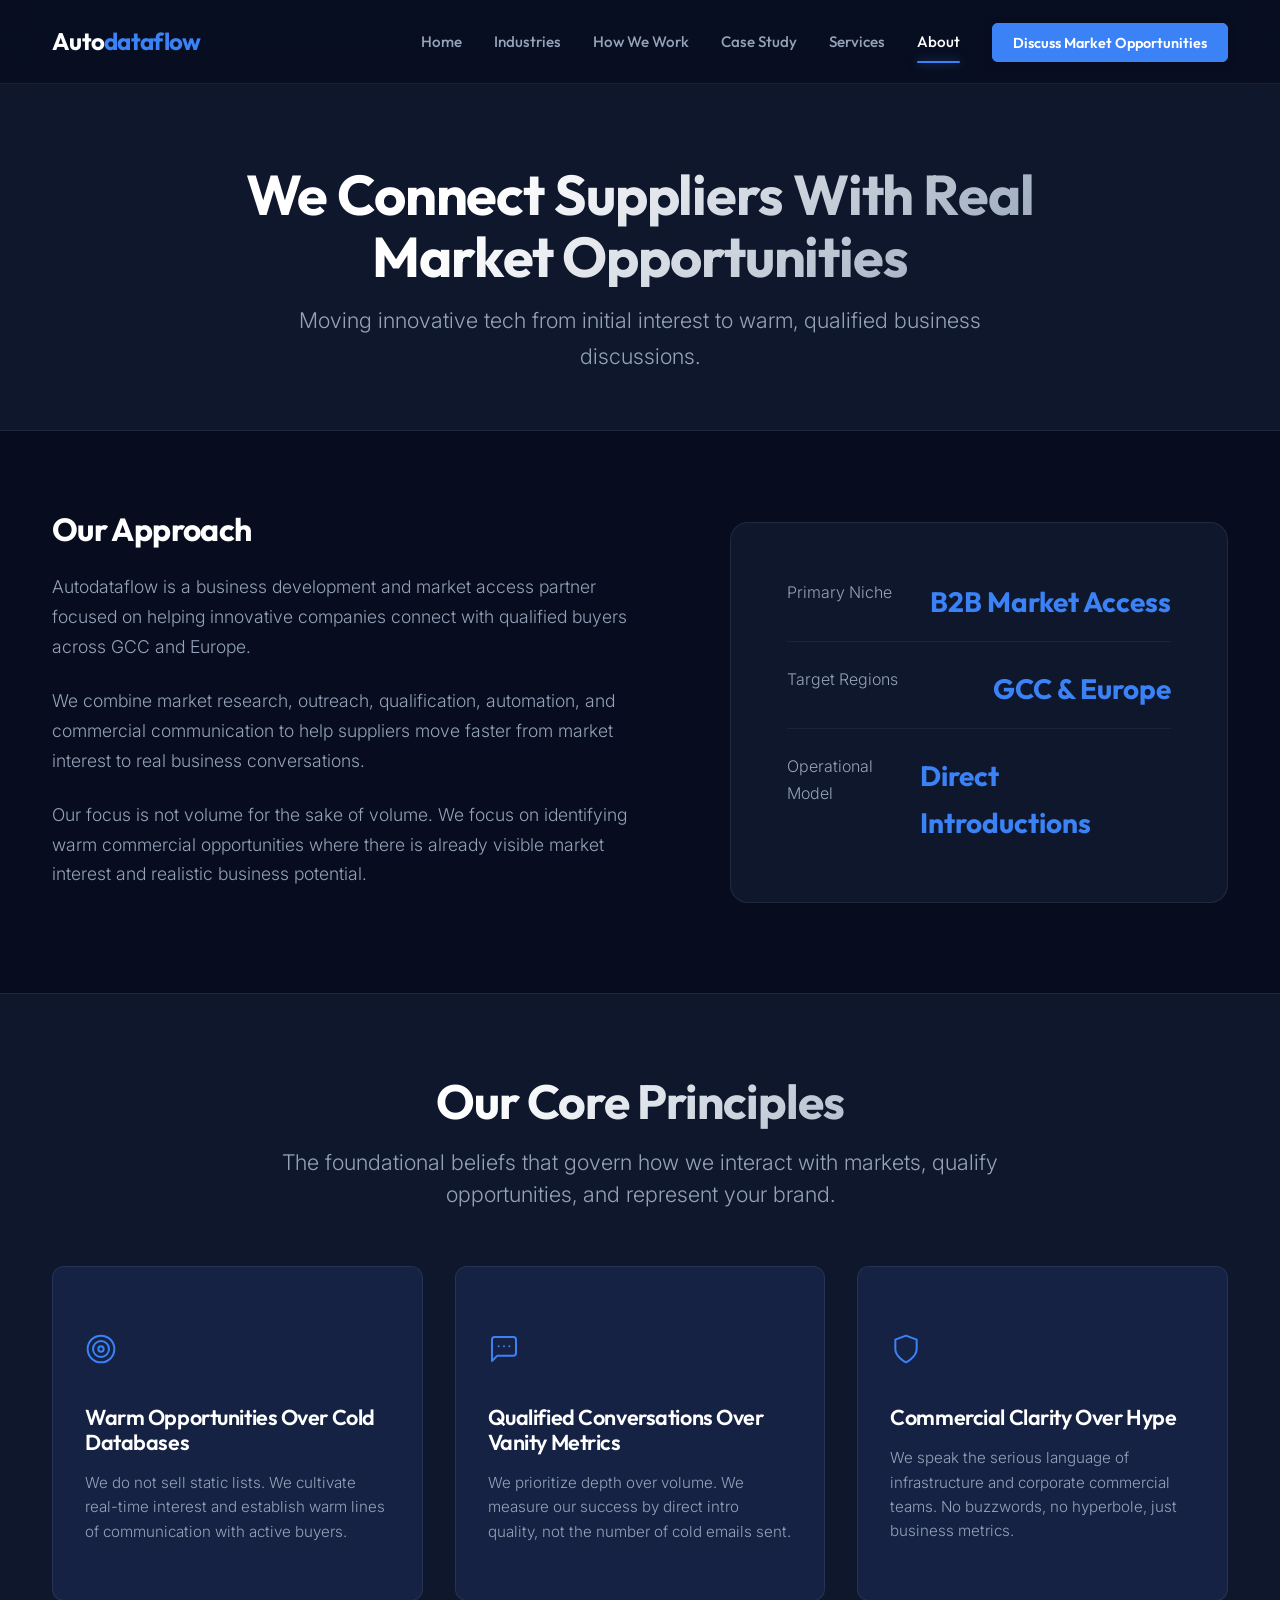
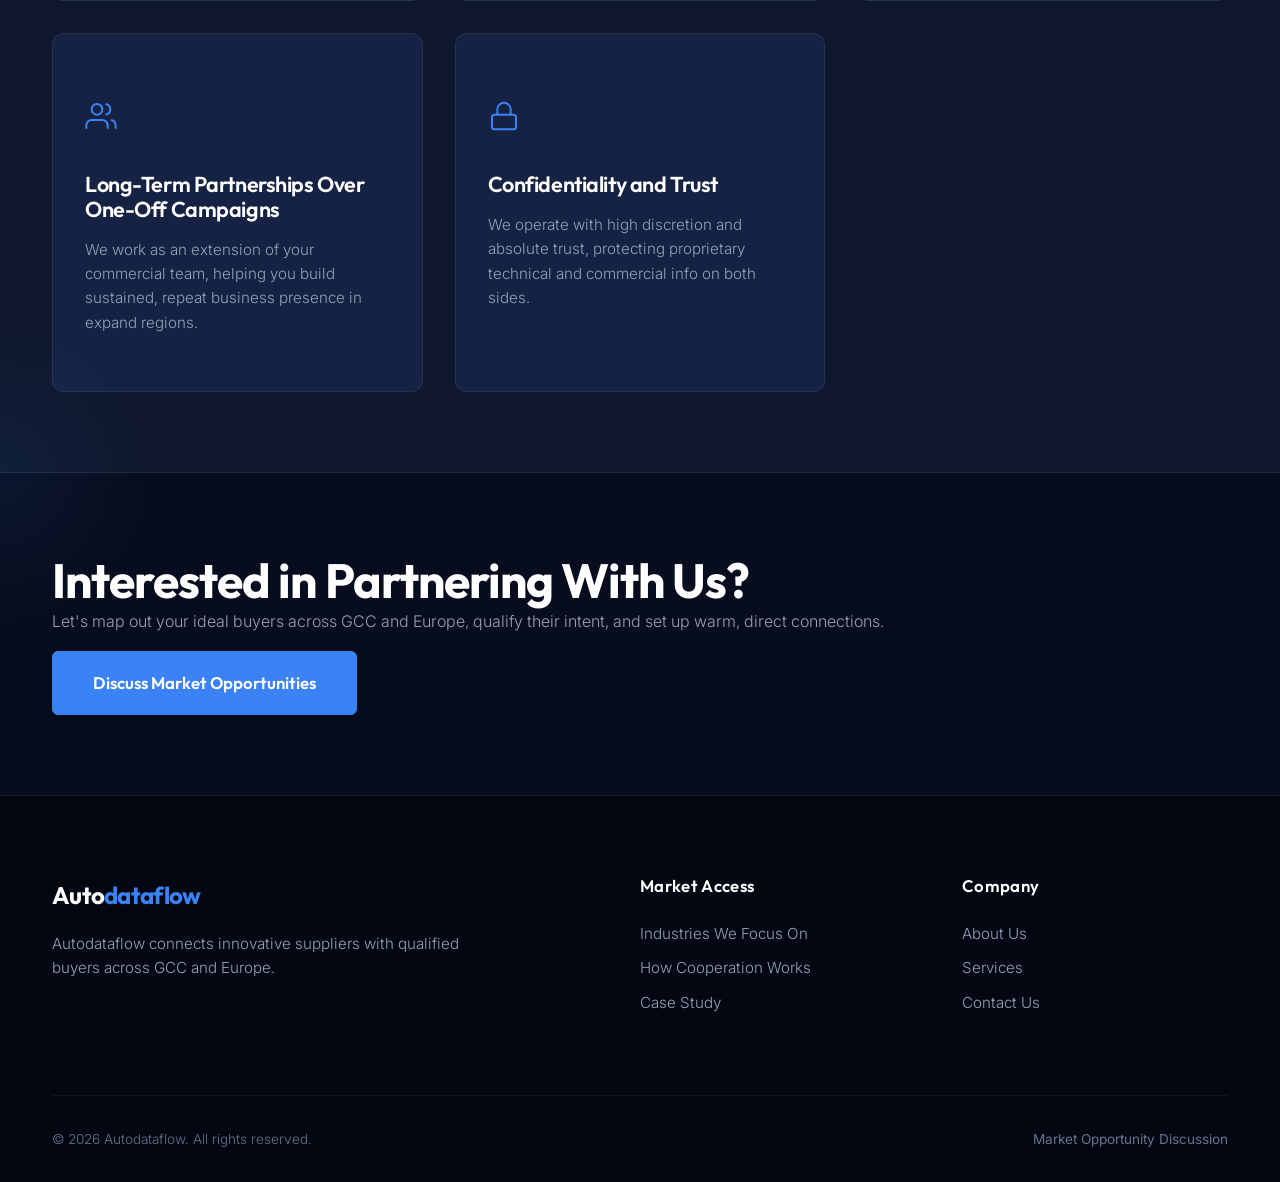
==== commit 7c95f7f5: "Replace emojis with professional monochrome SVG icons" ====
--- a/about.html
+++ b/about.html
@@ -104,35 +104,64 @@
             <div class="principles-grid fade-in">
                 <!-- Principle 1 -->
                 <div class="principle-card">
-                    <div class="principle-icon">🎯</div>
+                    <div class="principle-icon">
+                        <svg width="32" height="32" viewBox="0 0 24 24" fill="none" stroke="currentColor" stroke-width="1.5" stroke-linecap="round" stroke-linejoin="round">
+                            <circle cx="12" cy="12" r="10"></circle>
+                            <circle cx="12" cy="12" r="6"></circle>
+                            <circle cx="12" cy="12" r="2"></circle>
+                        </svg>
+                    </div>
                     <h3>Warm Opportunities Over Cold Databases</h3>
                     <p>We do not sell static lists. We cultivate real-time interest and establish warm lines of communication with active buyers.</p>
                 </div>
 
                 <!-- Principle 2 -->
                 <div class="principle-card">
-                    <div class="principle-icon">📊</div>
+                    <div class="principle-icon">
+                        <svg width="32" height="32" viewBox="0 0 24 24" fill="none" stroke="currentColor" stroke-width="1.5" stroke-linecap="round" stroke-linejoin="round">
+                            <path d="M21 15a2 2 0 0 1-2 2H7l-4 4V5a2 2 0 0 1 2-2h14a2 2 0 0 1 2 2z"></path>
+                            <path d="M8 10h.01"></path>
+                            <path d="M12 10h.01"></path>
+                            <path d="M16 10h.01"></path>
+                        </svg>
+                    </div>
                     <h3>Qualified Conversations Over Vanity Metrics</h3>
                     <p>We prioritize depth over volume. We measure our success by direct intro quality, not the number of cold emails sent.</p>
                 </div>
 
                 <!-- Principle 3 -->
                 <div class="principle-card">
-                    <div class="principle-icon">🛡️</div>
+                    <div class="principle-icon">
+                        <svg width="32" height="32" viewBox="0 0 24 24" fill="none" stroke="currentColor" stroke-width="1.5" stroke-linecap="round" stroke-linejoin="round">
+                            <path d="M12 22s8-4 8-10V5l-8-3-8 3v7c0 6 8 10 8 10z"></path>
+                        </svg>
+                    </div>
                     <h3>Commercial Clarity Over Hype</h3>
                     <p>We speak the serious language of infrastructure and corporate commercial teams. No buzzwords, no hyperbole, just business metrics.</p>
                 </div>
 
                 <!-- Principle 4 -->
                 <div class="principle-card">
-                    <div class="principle-icon">🤝</div>
+                    <div class="principle-icon">
+                        <svg width="32" height="32" viewBox="0 0 24 24" fill="none" stroke="currentColor" stroke-width="1.5" stroke-linecap="round" stroke-linejoin="round">
+                            <path d="M17 21v-2a4 4 0 0 0-4-4H5a4 4 0 0 0-4 4v2"></path>
+                            <circle cx="9" cy="7" r="4"></circle>
+                            <path d="M23 21v-2a4 4 0 0 0-3-3.87"></path>
+                            <path d="M16 3.13a4 4 0 0 1 0 7.75"></path>
+                        </svg>
+                    </div>
                     <h3>Long-Term Partnerships Over One-Off Campaigns</h3>
                     <p>We work as an extension of your commercial team, helping you build sustained, repeat business presence in expand regions.</p>
                 </div>
 
                 <!-- Principle 5 -->
                 <div class="principle-card">
-                    <div class="principle-icon">🔒</div>
+                    <div class="principle-icon">
+                        <svg width="32" height="32" viewBox="0 0 24 24" fill="none" stroke="currentColor" stroke-width="1.5" stroke-linecap="round" stroke-linejoin="round">
+                            <rect x="3" y="11" width="18" height="11" rx="2" ry="2"></rect>
+                            <path d="M7 11V7a5 5 0 0 1 10 0v4"></path>
+                        </svg>
+                    </div>
                     <h3>Confidentiality and Trust</h3>
                     <p>We operate with high discretion and absolute trust, protecting proprietary technical and commercial info on both sides.</p>
                 </div>
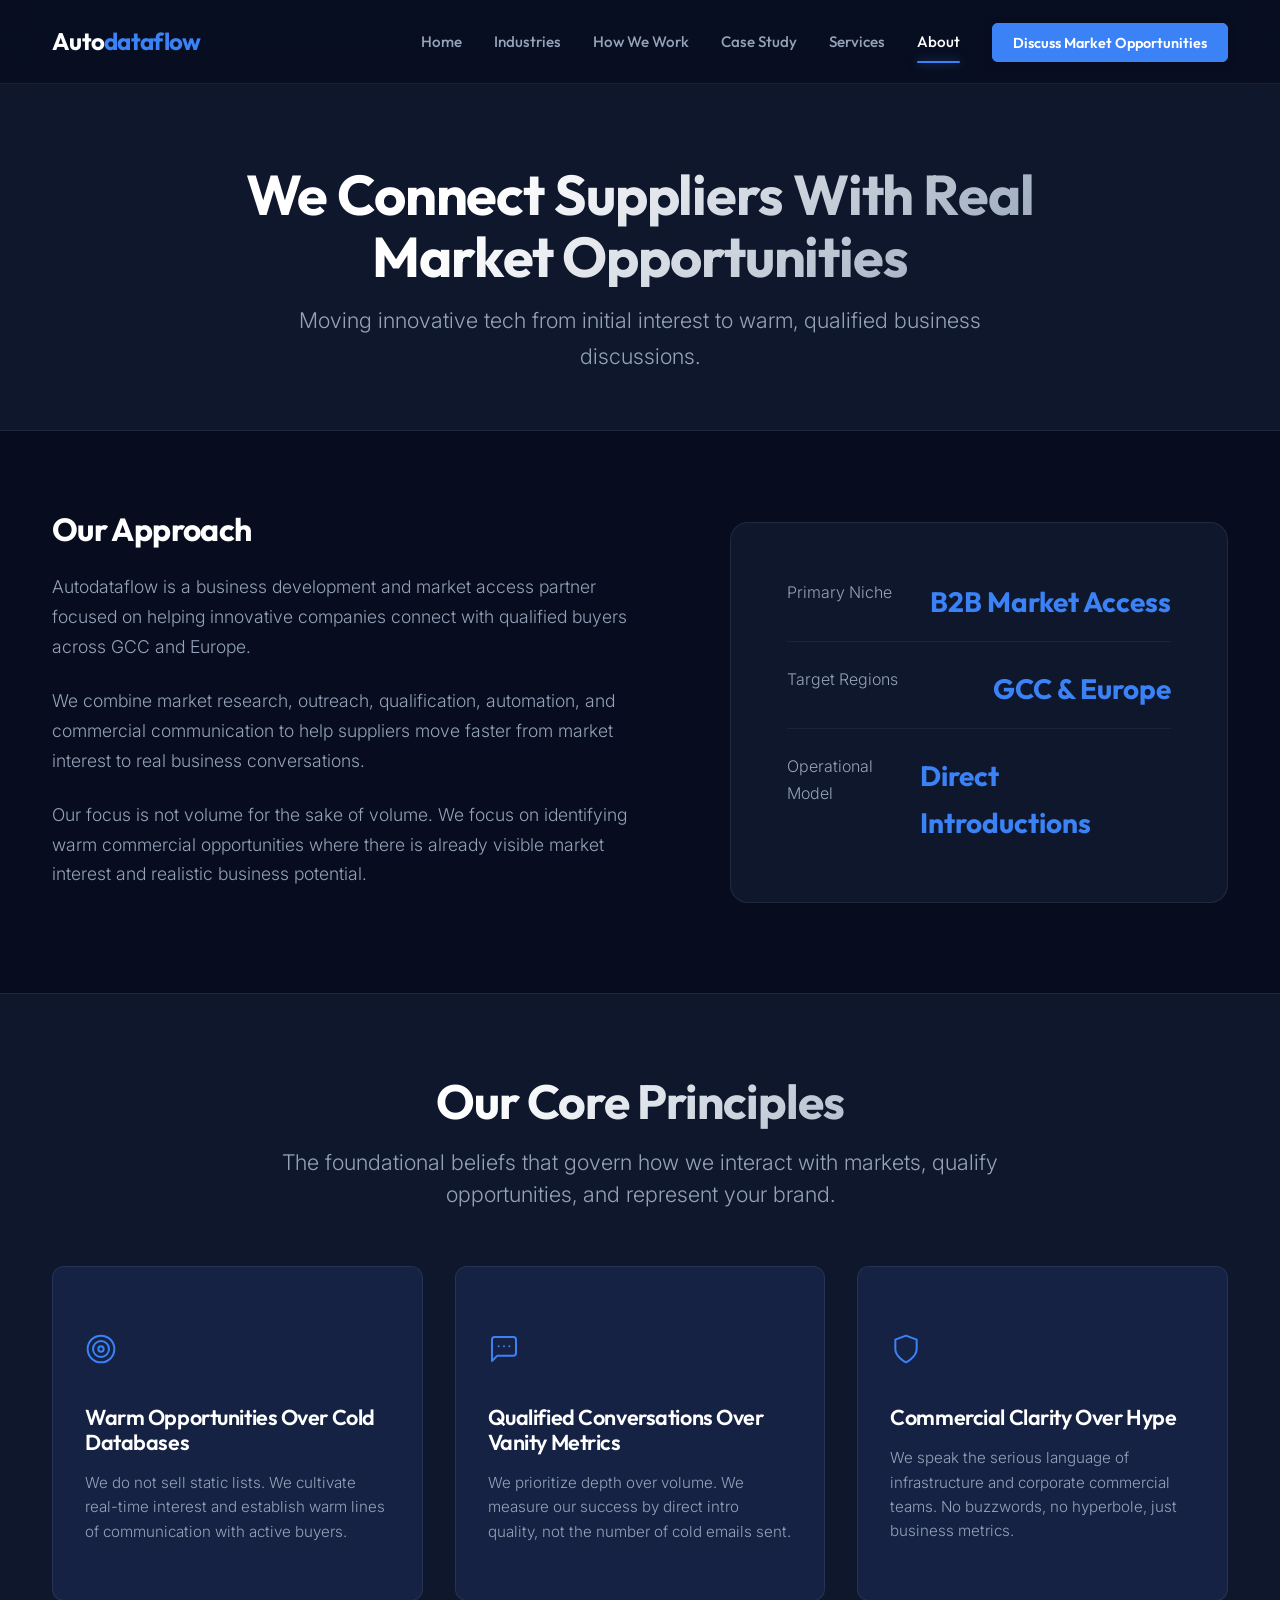
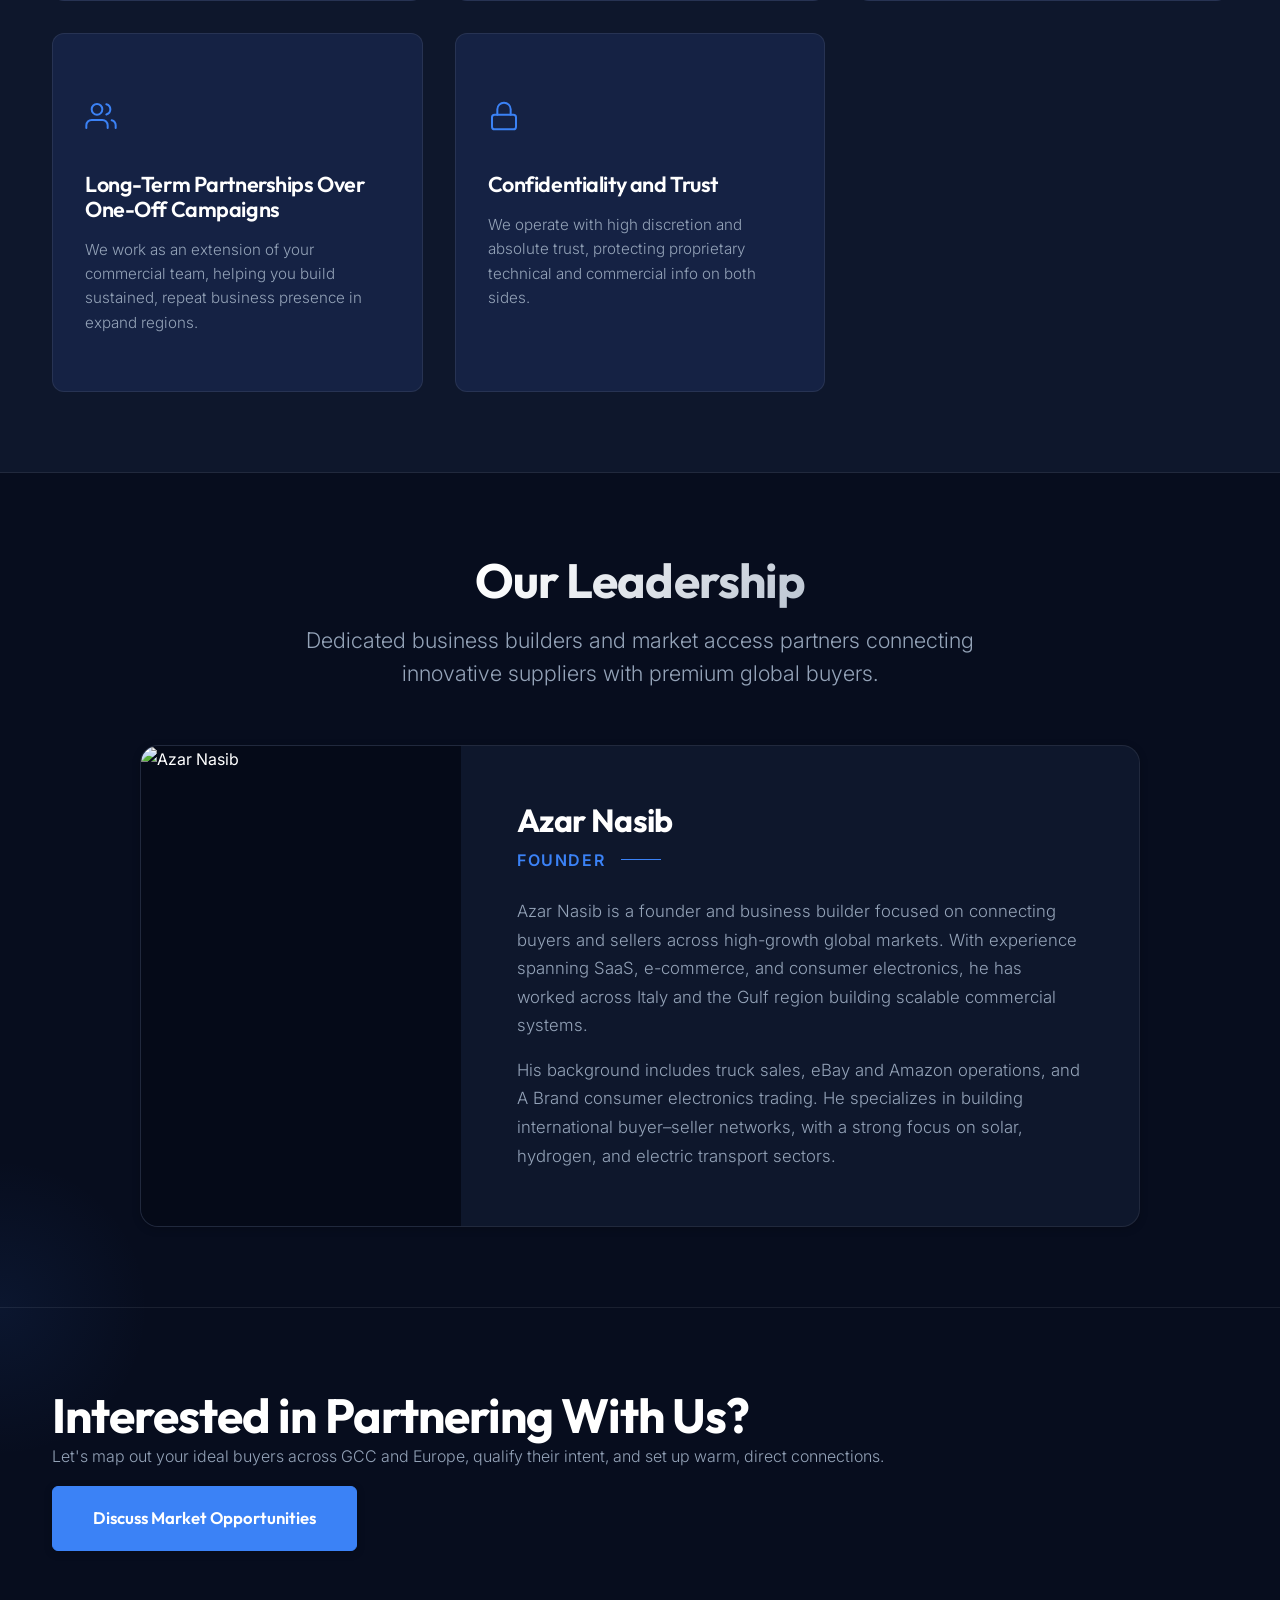
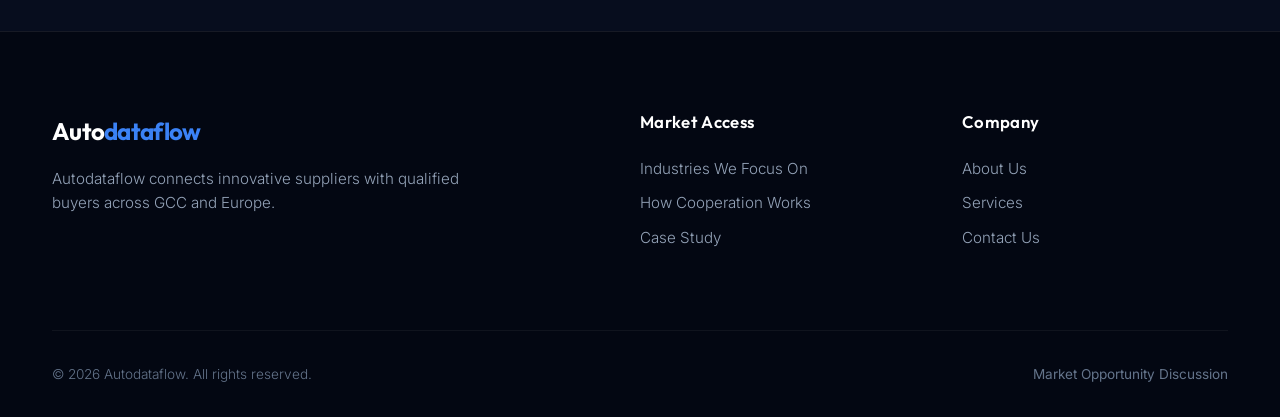
==== commit 0376d3df: "Add Azar Nasib to About Us leadership section" ====
--- a/about.html
+++ b/about.html
@@ -169,6 +169,35 @@
         </div>
     </section>
 
+    <!-- Team Section -->
+    <section class="section about-team">
+        <div class="container">
+            <div class="section-header fade-in">
+                <h2 class="section-title text-gradient">Our Leadership</h2>
+                <p class="section-subtitle">Dedicated business builders and market access partners connecting innovative suppliers with premium global buyers.</p>
+            </div>
+
+            <div class="team-grid fade-in">
+                <!-- Team Member: Azar Nasib -->
+                <div class="team-card">
+                    <div class="team-image-wrapper">
+                        <img src="images/azar.png" alt="Azar Nasib" class="team-img">
+                    </div>
+                    <div class="team-info">
+                        <h3 class="team-name">Azar Nasib</h3>
+                        <div class="team-role">Founder</div>
+                        <p class="team-bio">
+                            Azar Nasib is a founder and business builder focused on connecting buyers and sellers across high-growth global markets. With experience spanning SaaS, e-commerce, and consumer electronics, he has worked across Italy and the Gulf region building scalable commercial systems.
+                        </p>
+                        <p class="team-bio">
+                            His background includes truck sales, eBay and Amazon operations, and A Brand consumer electronics trading. He specializes in building international buyer–seller networks, with a strong focus on solar, hydrogen, and electric transport sectors.
+                        </p>
+                    </div>
+                </div>
+            </div>
+        </div>
+    </section>
+
     <!-- CTA Section -->
     <section class="section cta-banner glow-glow">
         <div class="container">
--- a/css/about.css
+++ b/css/about.css
@@ -151,3 +151,122 @@
         grid-template-columns: 1fr;
     }
 }
+
+/* ==========================================================================
+   TEAM & LEADERSHIP SECTION
+   ========================================================================== */
+.about-team {
+    background-color: var(--color-bg-dark);
+    padding: var(--spacing-2xl) 0;
+    border-bottom: 1px solid var(--color-border-dark);
+}
+
+.team-grid {
+    display: flex;
+    flex-direction: column;
+    gap: var(--spacing-xl);
+    max-width: 1000px;
+    margin: 0 auto;
+}
+
+.team-card {
+    display: flex;
+    background-color: var(--color-bg-dark-surface);
+    border: 1px solid var(--color-border-dark);
+    border-radius: var(--radius-lg);
+    overflow: hidden;
+    transition: all var(--transition);
+    box-shadow: var(--shadow-sm);
+}
+
+.team-card:hover {
+    transform: translateY(-4px);
+    border-color: var(--color-border-dark-hover);
+    box-shadow: var(--shadow-md), var(--shadow-glow);
+}
+
+.team-image-wrapper {
+    flex: 0 0 320px;
+    position: relative;
+    overflow: hidden;
+    background-color: #050a18;
+}
+
+.team-img {
+    width: 100%;
+    height: 100%;
+    object-fit: cover;
+    object-position: center top;
+    transition: transform 0.6s cubic-bezier(0.25, 0.8, 0.25, 1);
+}
+
+.team-card:hover .team-img {
+    transform: scale(1.03);
+}
+
+.team-info {
+    flex: 1;
+    padding: var(--spacing-xl) var(--spacing-xl);
+    display: flex;
+    flex-direction: column;
+    justify-content: center;
+}
+
+.team-name {
+    font-size: 2rem;
+    color: #FFFFFF;
+    margin-bottom: var(--spacing-xs);
+    font-weight: 700;
+}
+
+.team-role {
+    font-size: 1rem;
+    text-transform: uppercase;
+    letter-spacing: 0.1em;
+    color: var(--color-primary);
+    font-weight: 600;
+    margin-bottom: var(--spacing-md);
+    display: inline-flex;
+    align-items: center;
+}
+
+.team-role::after {
+    content: '';
+    display: inline-block;
+    width: 40px;
+    height: 1px;
+    background-color: var(--color-primary);
+    margin-left: var(--spacing-sm);
+}
+
+.team-bio {
+    font-size: 1.05rem;
+    color: var(--color-text-dark-muted);
+    line-height: 1.7;
+    margin-bottom: var(--spacing-sm);
+}
+
+.team-bio:last-child {
+    margin-bottom: 0;
+}
+
+/* Team Responsive */
+@media (max-width: 850px) {
+    .team-card {
+        flex-direction: column;
+    }
+    
+    .team-image-wrapper {
+        flex: 0 0 auto;
+        height: 400px;
+        width: 100%;
+    }
+    
+    .team-info {
+        padding: var(--spacing-lg);
+    }
+    
+    .team-name {
+        font-size: 1.75rem;
+    }
+}
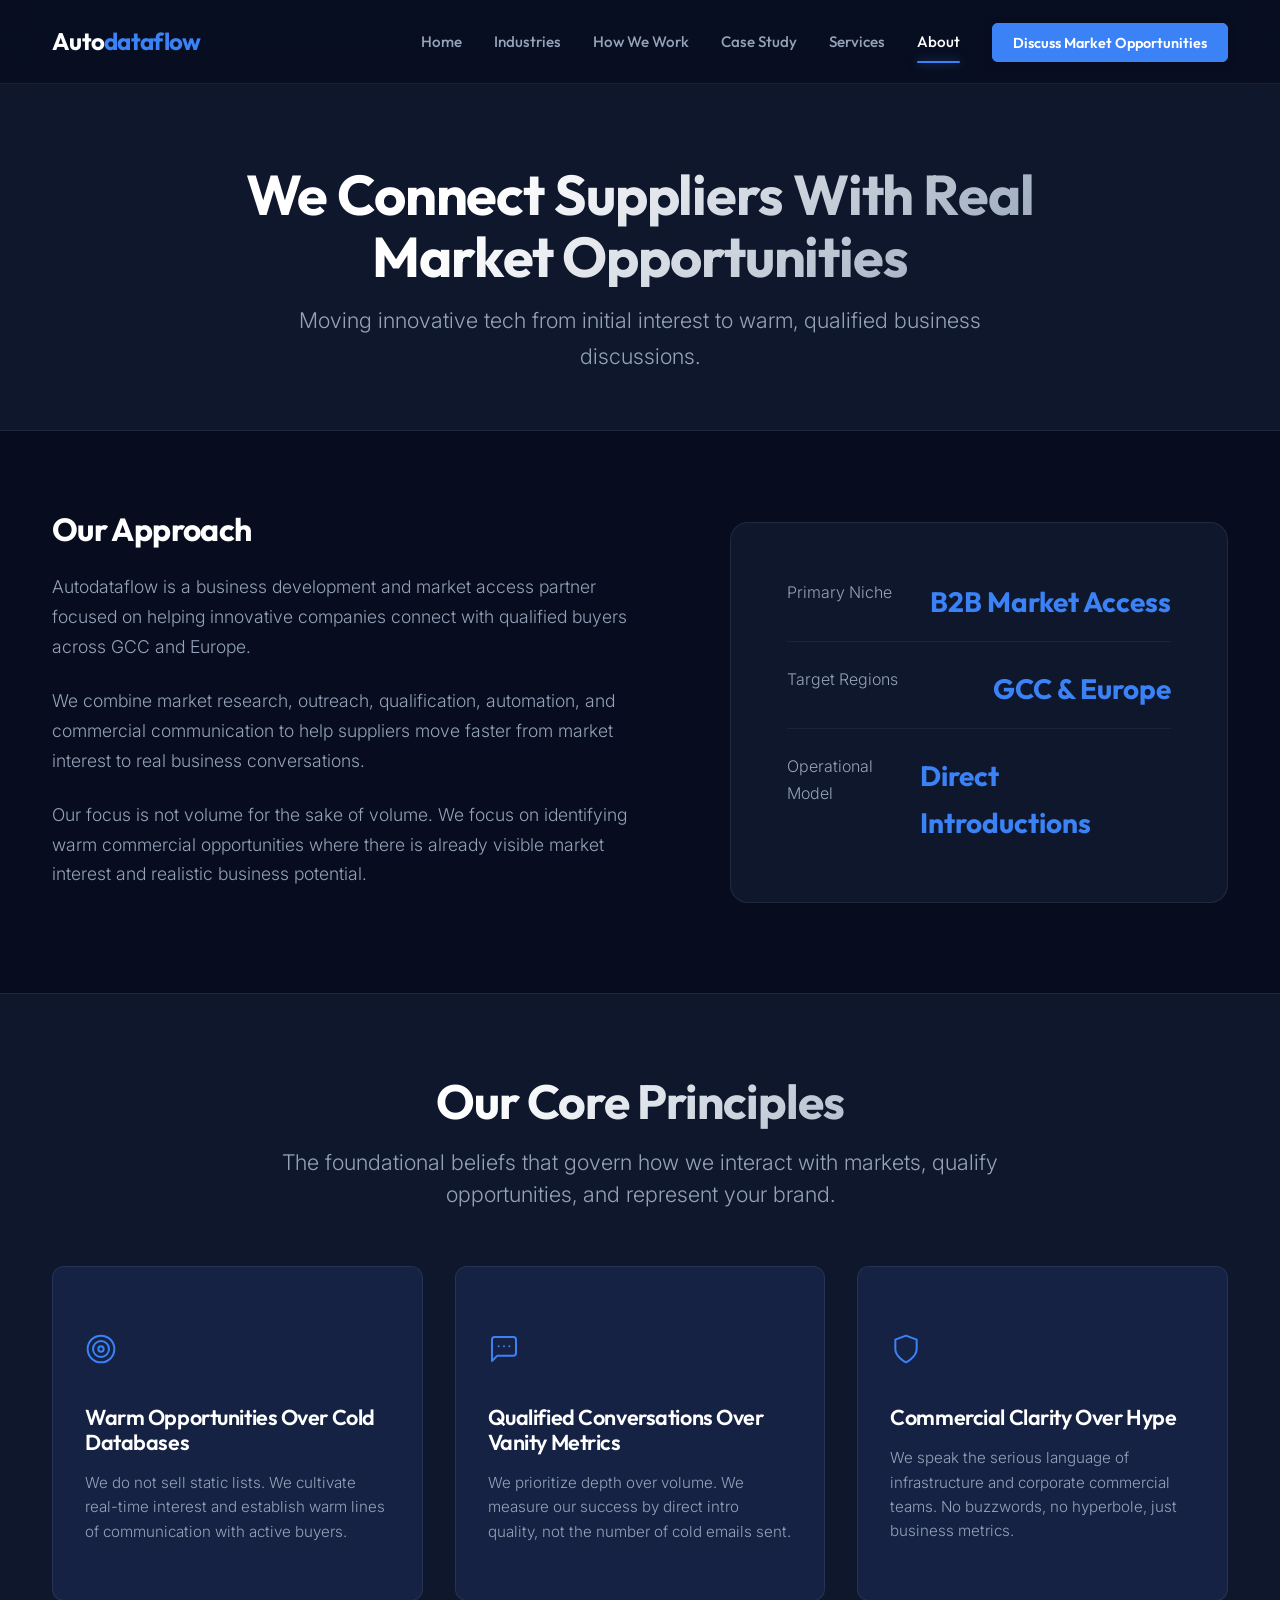
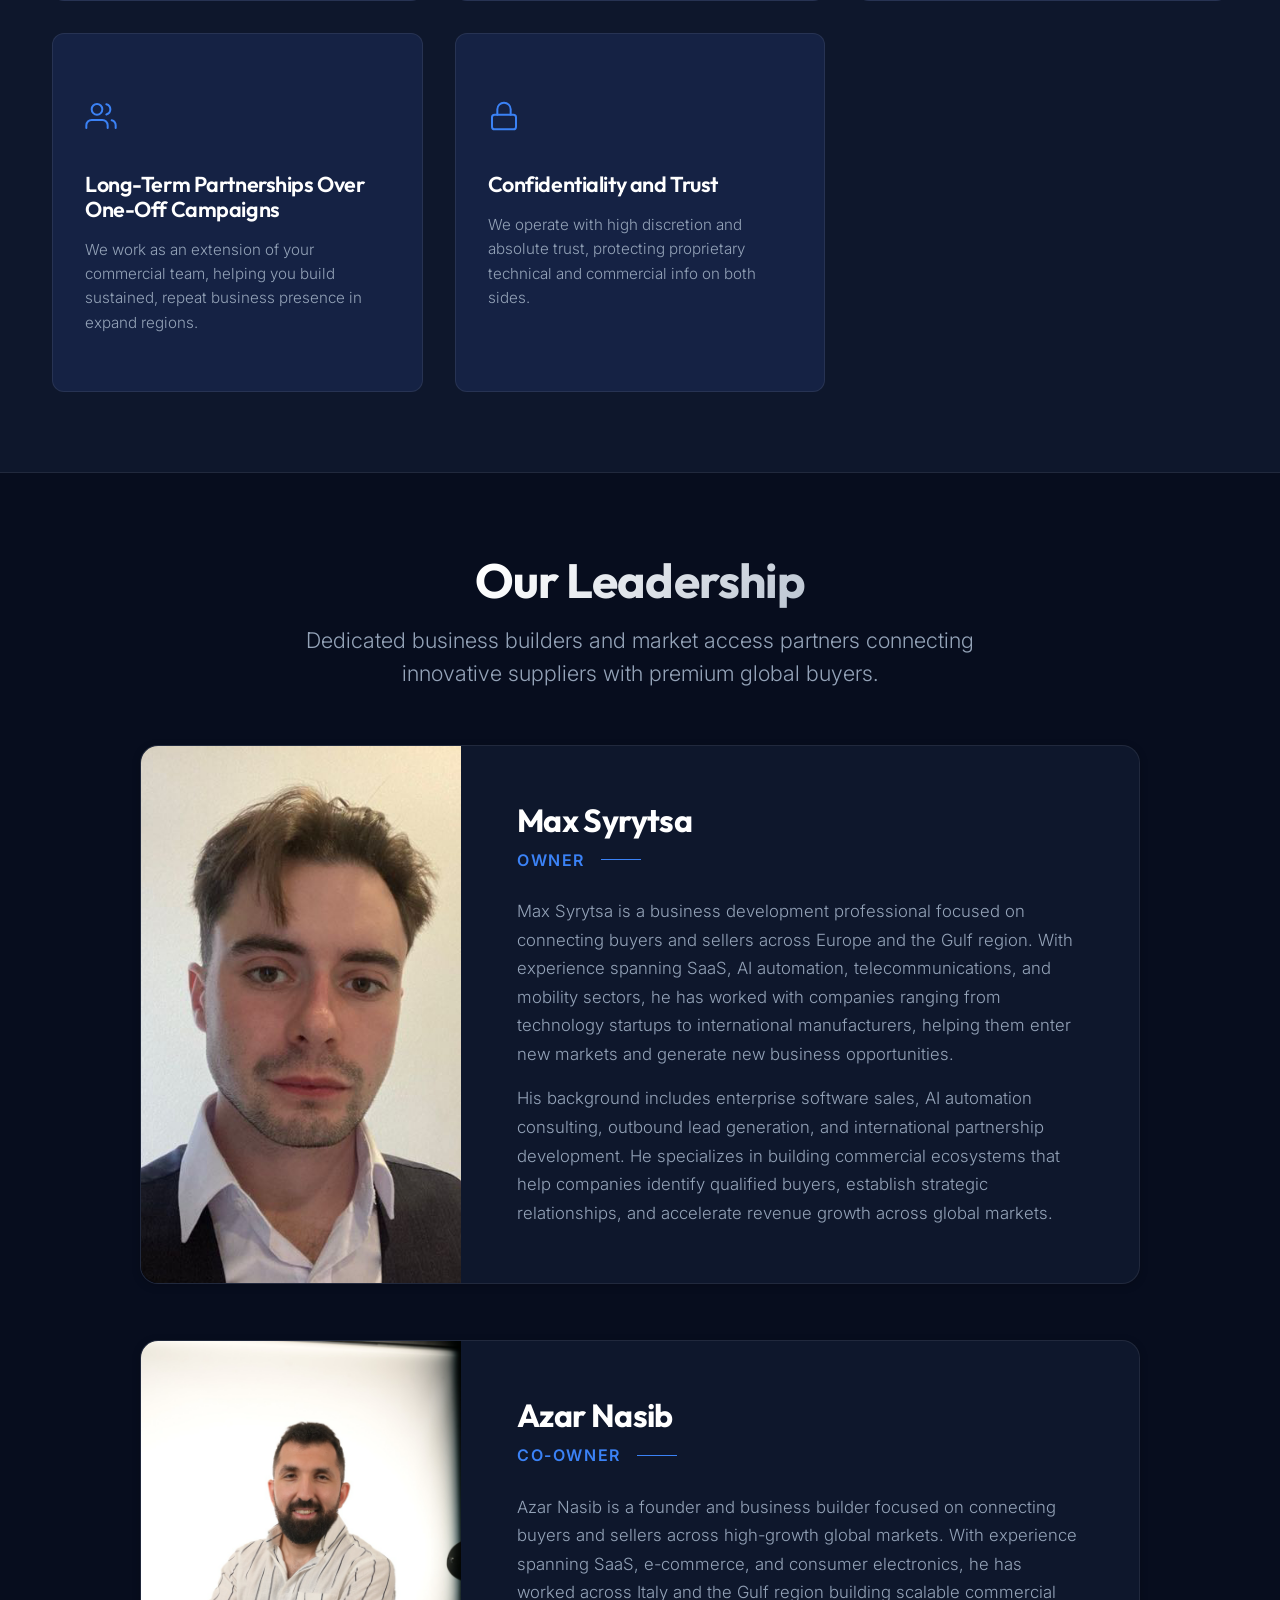
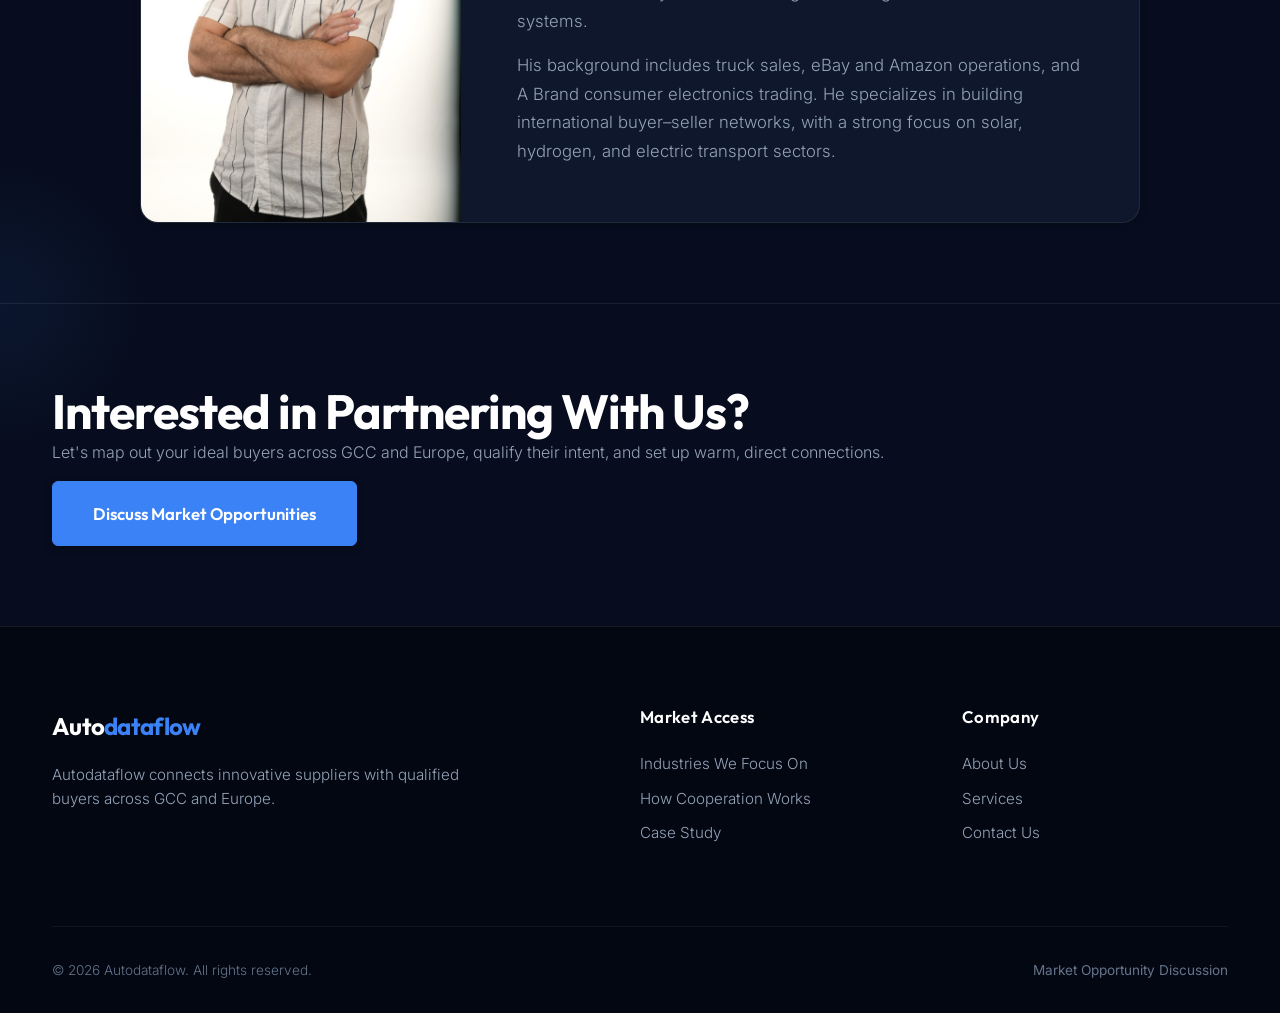
==== commit 71157f7f: "Add Max Syrytsa profile to leadership section and set Azar as Co-Owner" ====
--- a/about.html
+++ b/about.html
@@ -178,6 +178,23 @@
             </div>
 
             <div class="team-grid fade-in">
+                <!-- Team Member: Max Syrytsa -->
+                <div class="team-card">
+                    <div class="team-image-wrapper">
+                        <img src="images/max.png" alt="Max Syrytsa" class="team-img">
+                    </div>
+                    <div class="team-info">
+                        <h3 class="team-name">Max Syrytsa</h3>
+                        <div class="team-role">Owner</div>
+                        <p class="team-bio">
+                            Max Syrytsa is a business development professional focused on connecting buyers and sellers across Europe and the Gulf region. With experience spanning SaaS, AI automation, telecommunications, and mobility sectors, he has worked with companies ranging from technology startups to international manufacturers, helping them enter new markets and generate new business opportunities.
+                        </p>
+                        <p class="team-bio">
+                            His background includes enterprise software sales, AI automation consulting, outbound lead generation, and international partnership development. He specializes in building commercial ecosystems that help companies identify qualified buyers, establish strategic relationships, and accelerate revenue growth across global markets.
+                        </p>
+                    </div>
+                </div>
+
                 <!-- Team Member: Azar Nasib -->
                 <div class="team-card">
                     <div class="team-image-wrapper">
@@ -185,7 +202,7 @@
                     </div>
                     <div class="team-info">
                         <h3 class="team-name">Azar Nasib</h3>
-                        <div class="team-role">Founder</div>
+                        <div class="team-role">Co-Owner</div>
                         <p class="team-bio">
                             Azar Nasib is a founder and business builder focused on connecting buyers and sellers across high-growth global markets. With experience spanning SaaS, e-commerce, and consumer electronics, he has worked across Italy and the Gulf region building scalable commercial systems.
                         </p>
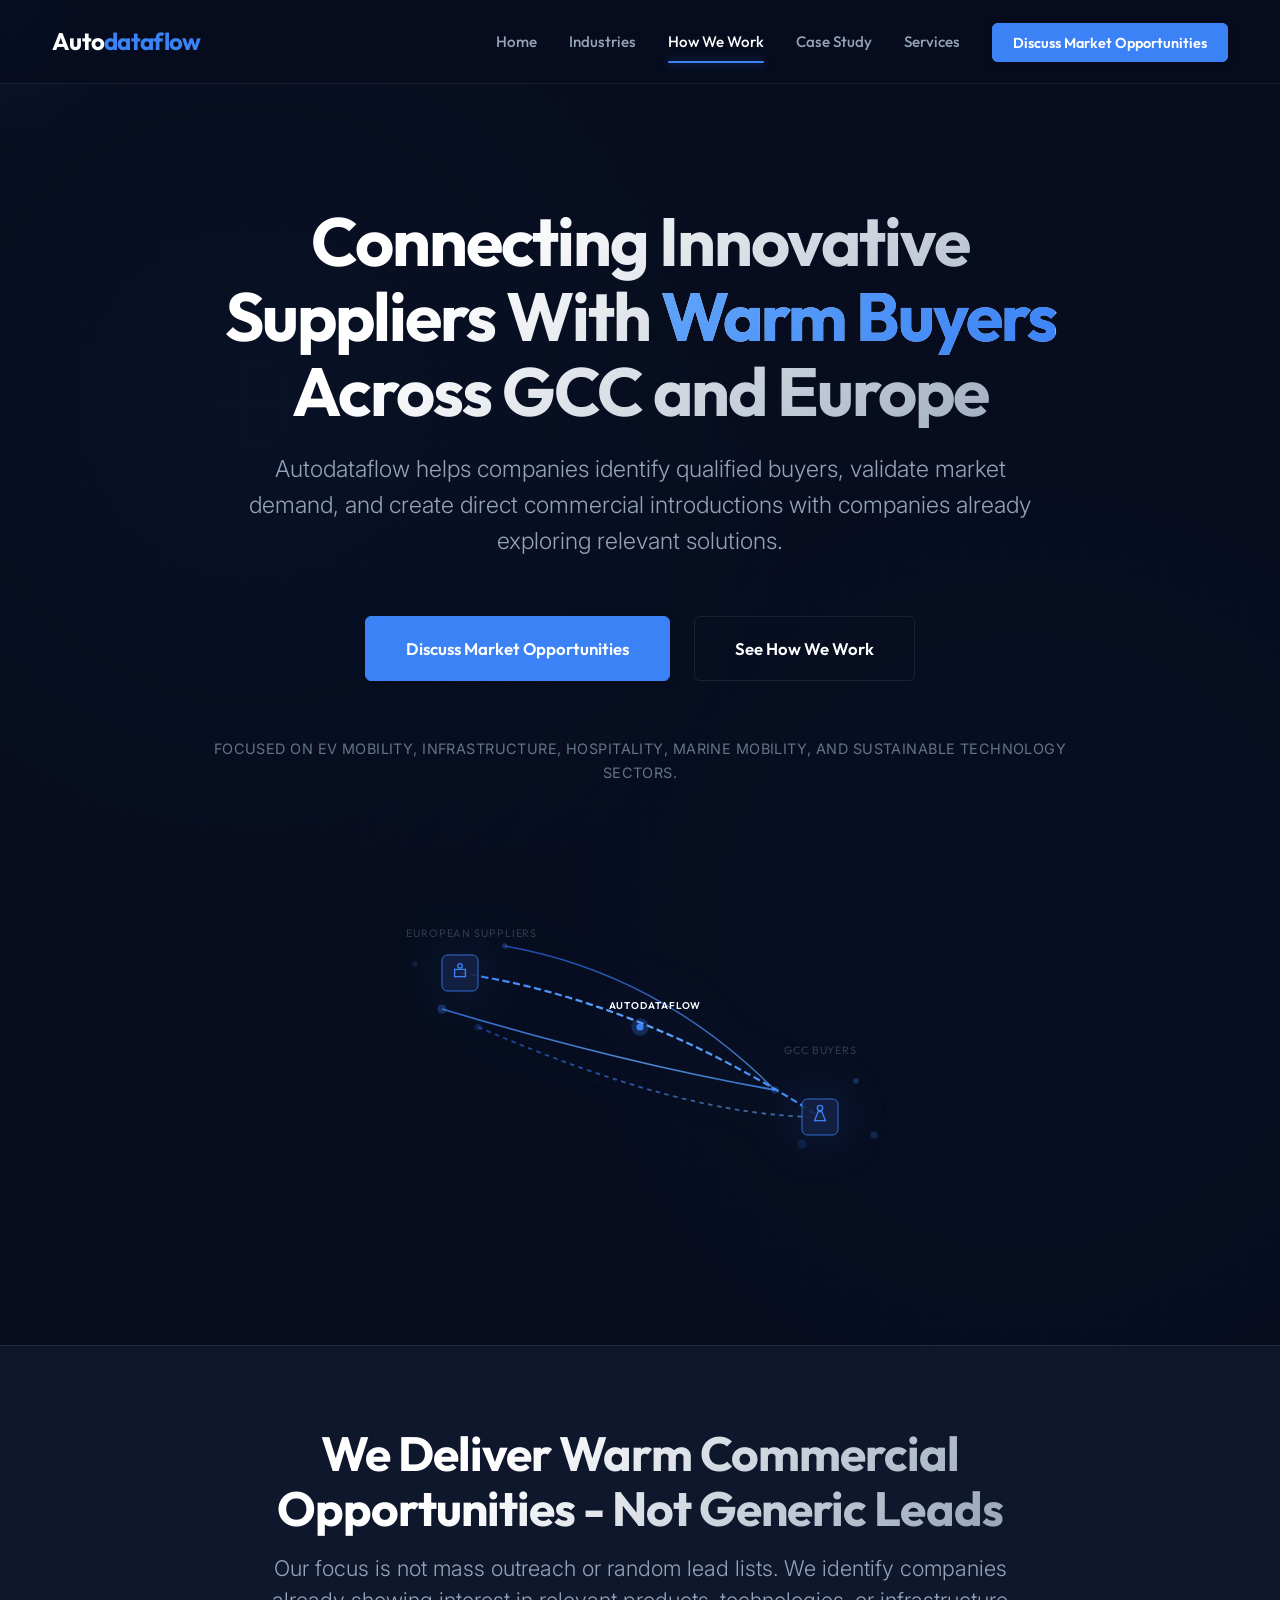
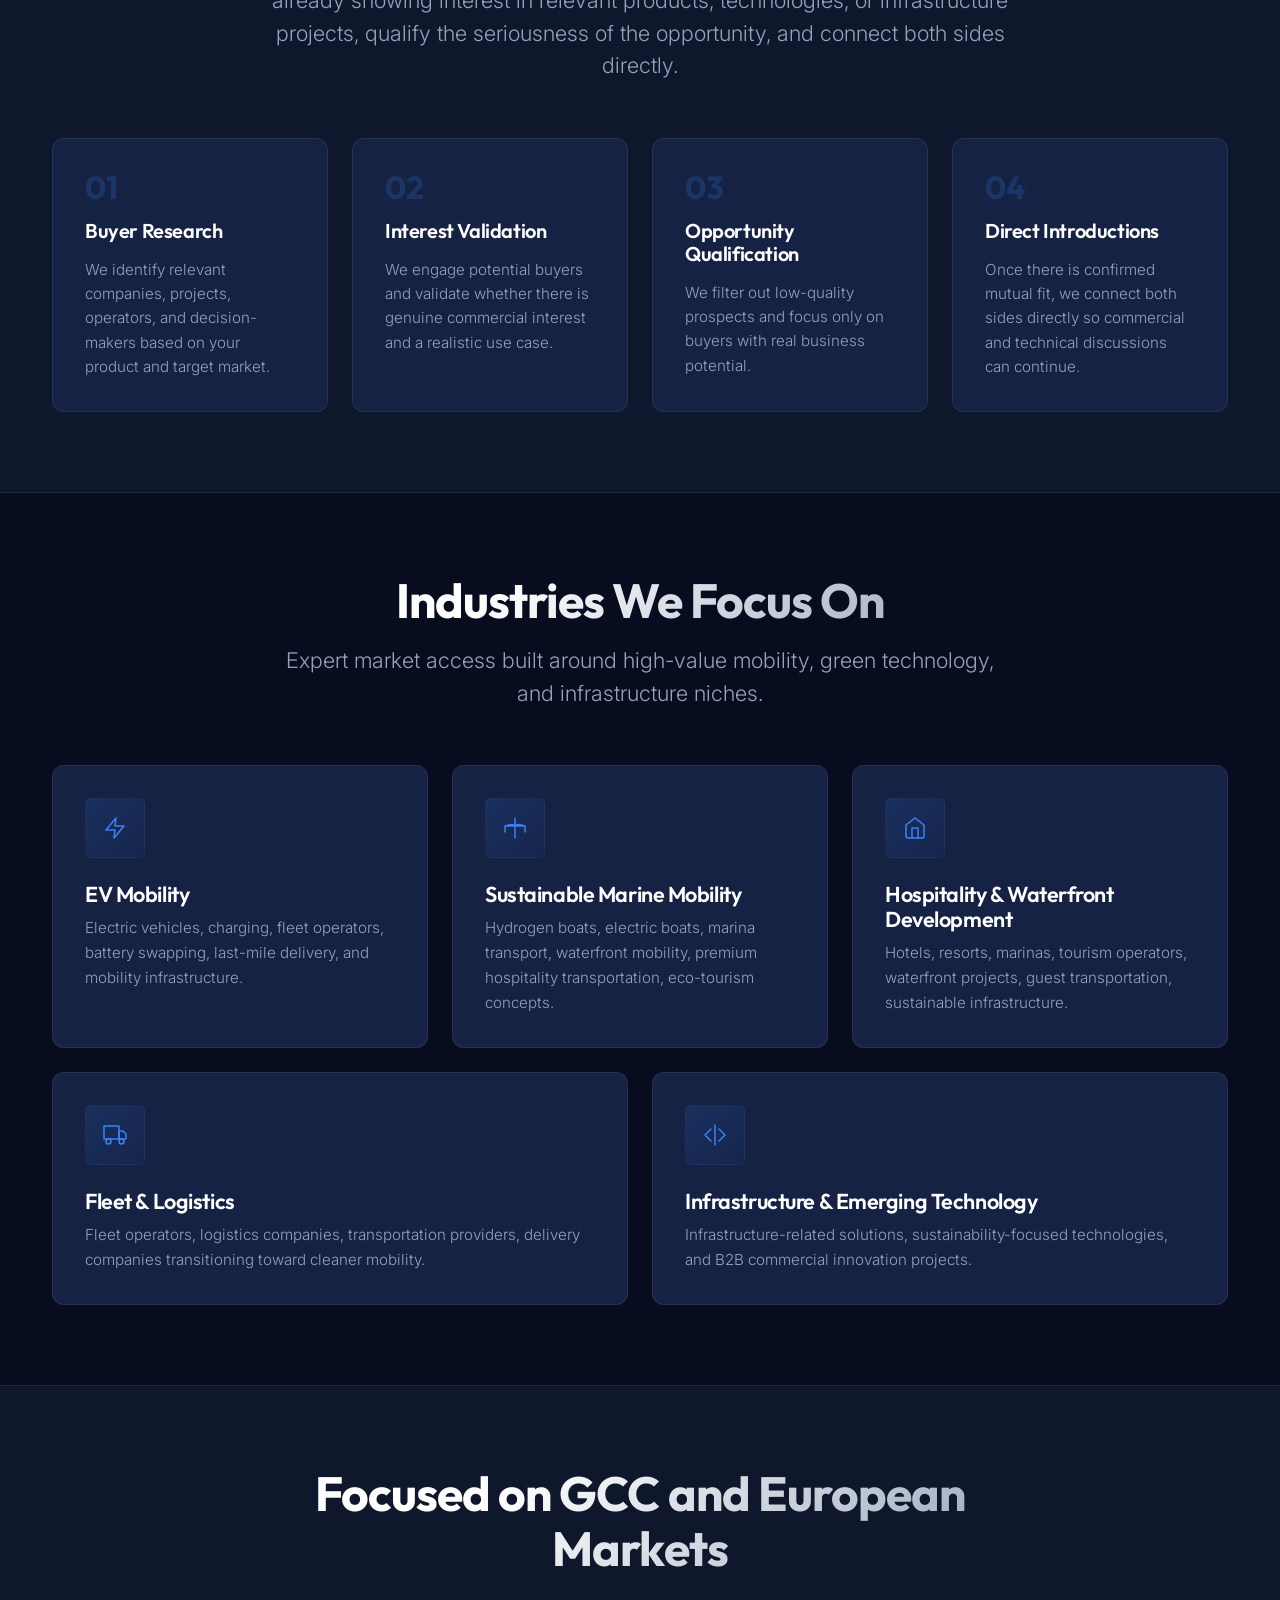
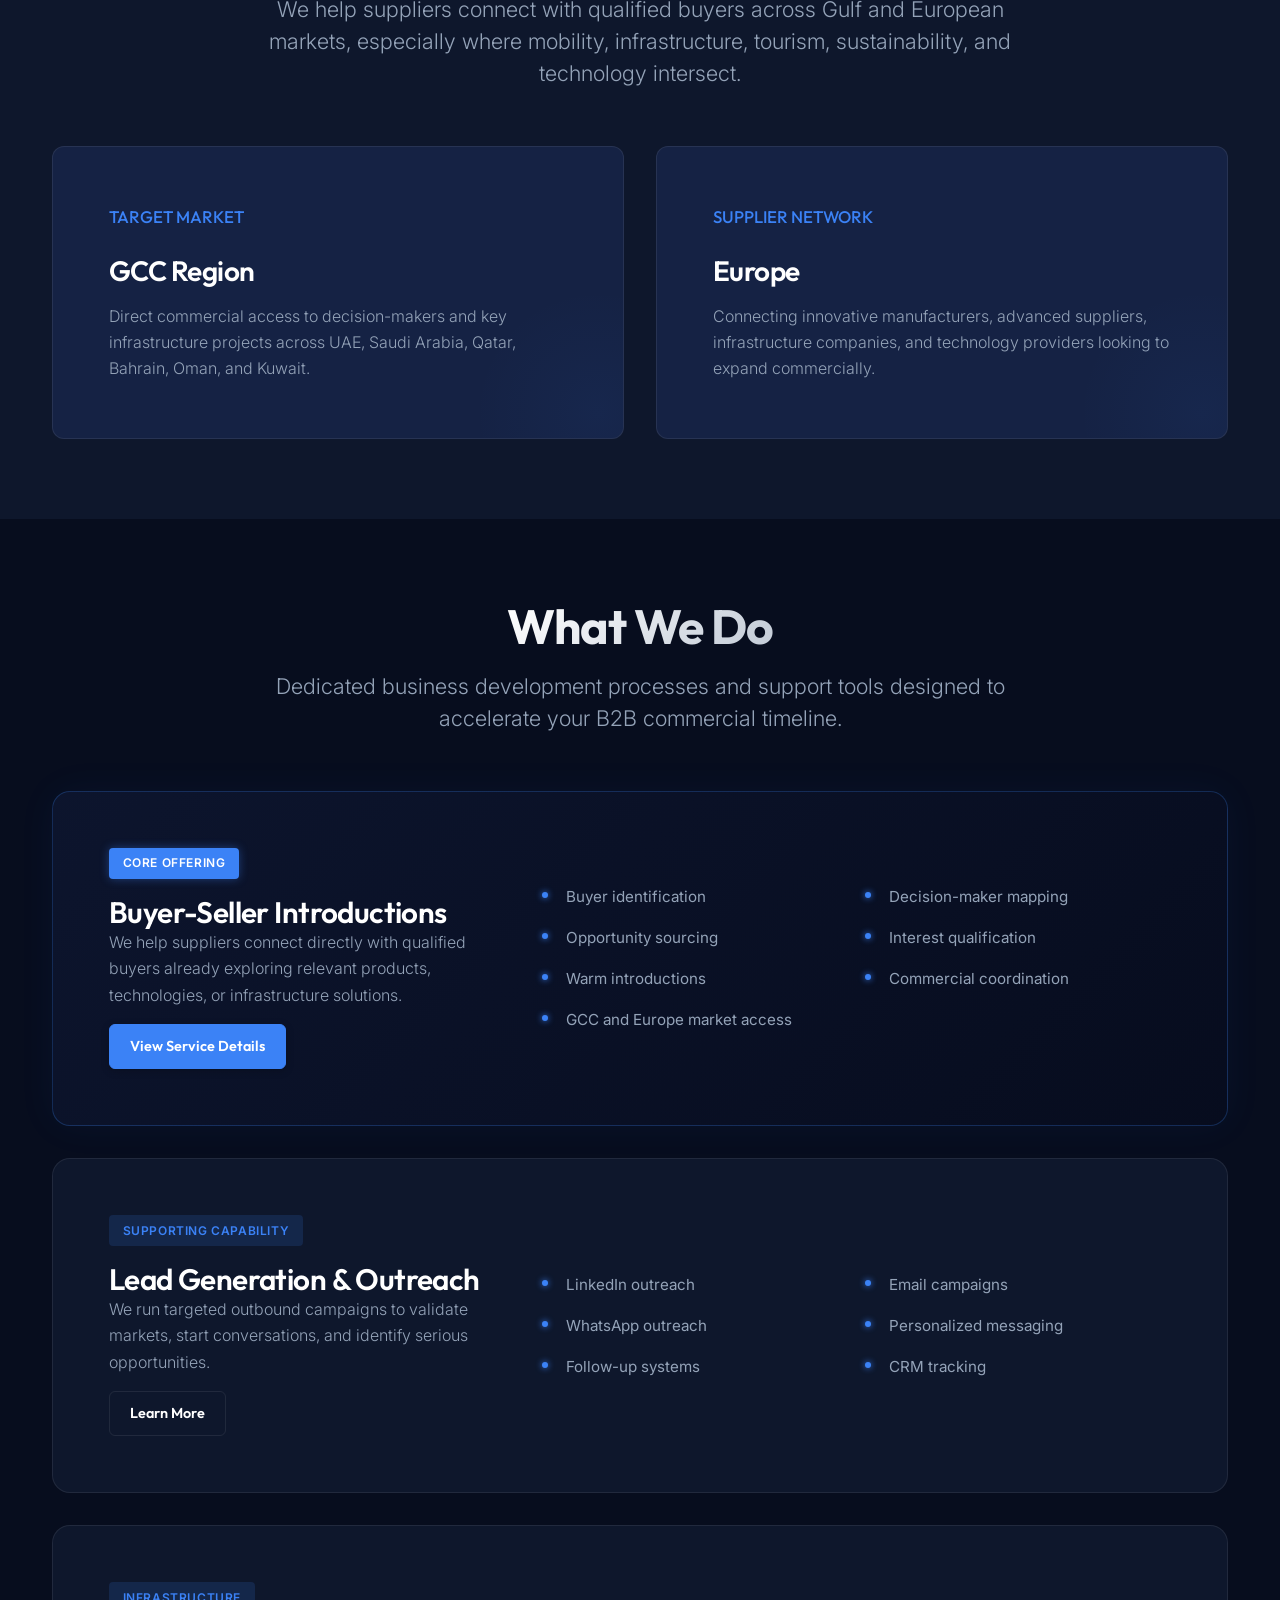
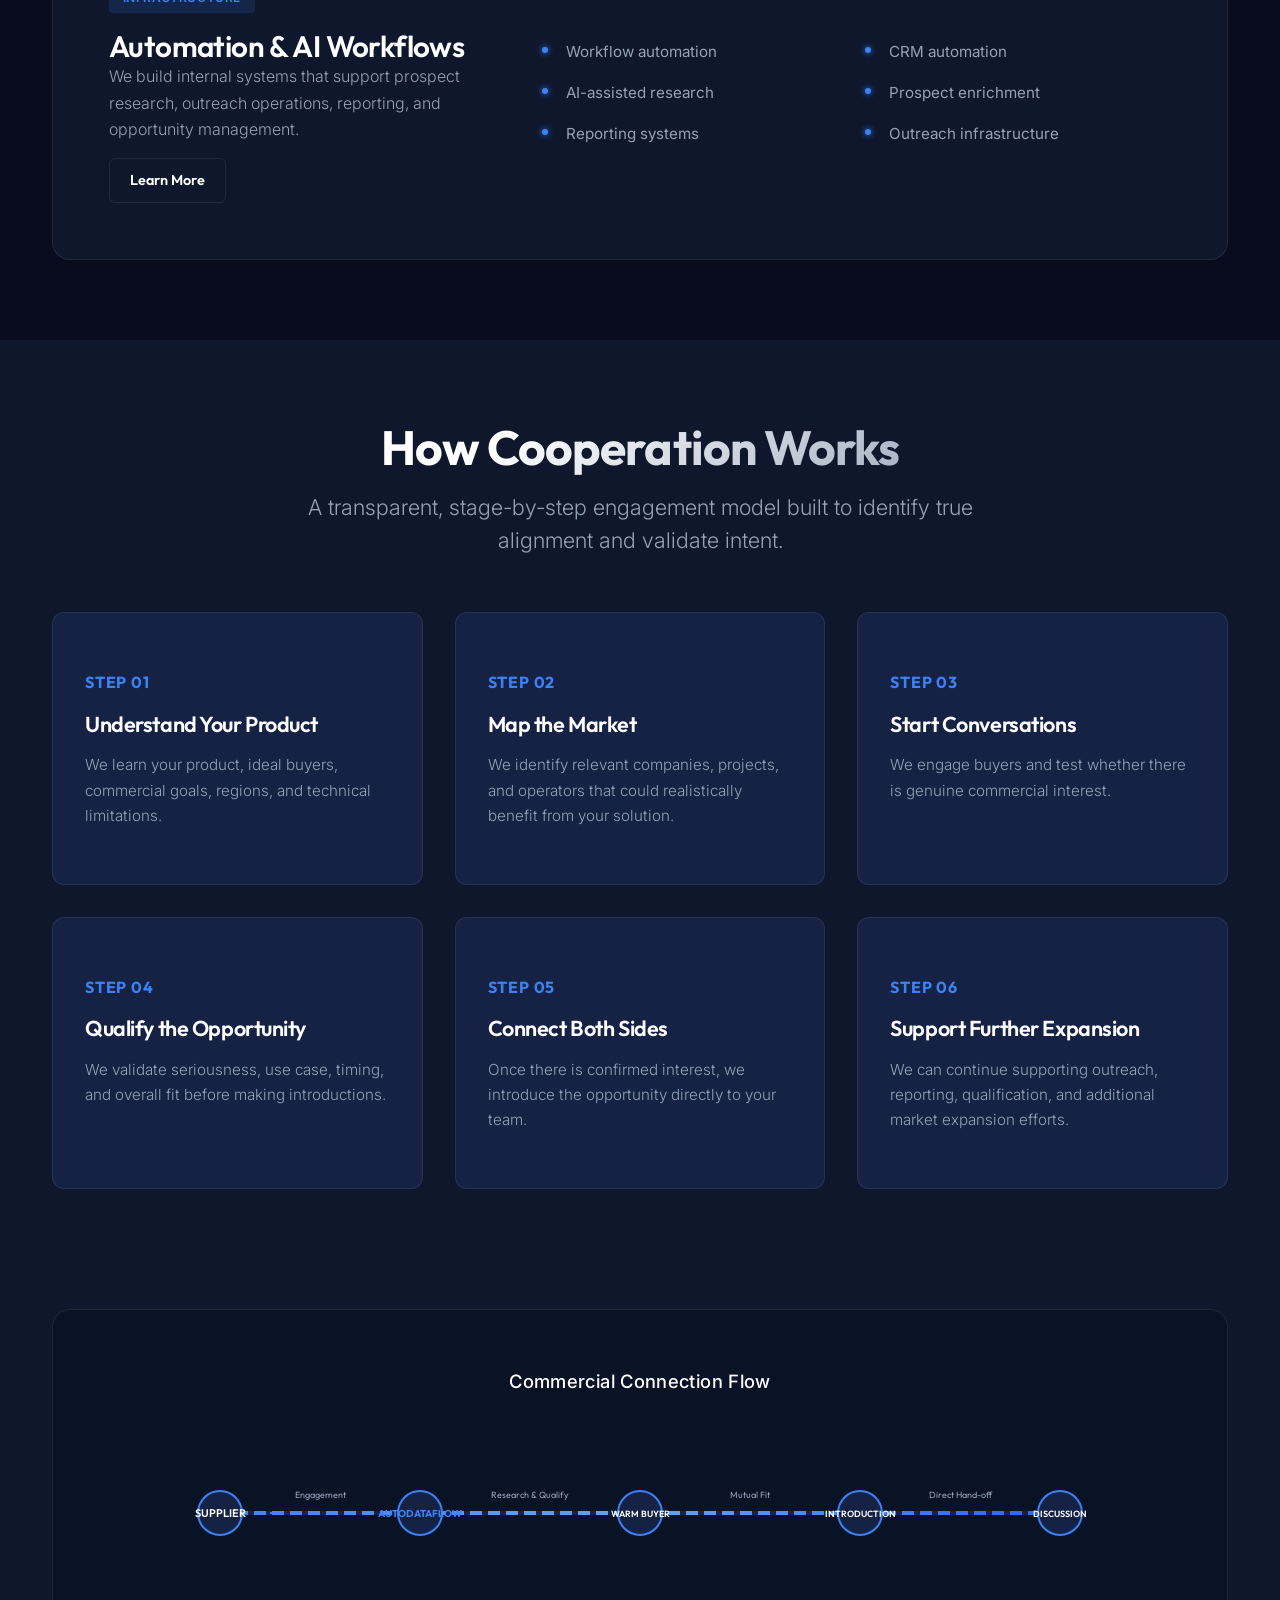
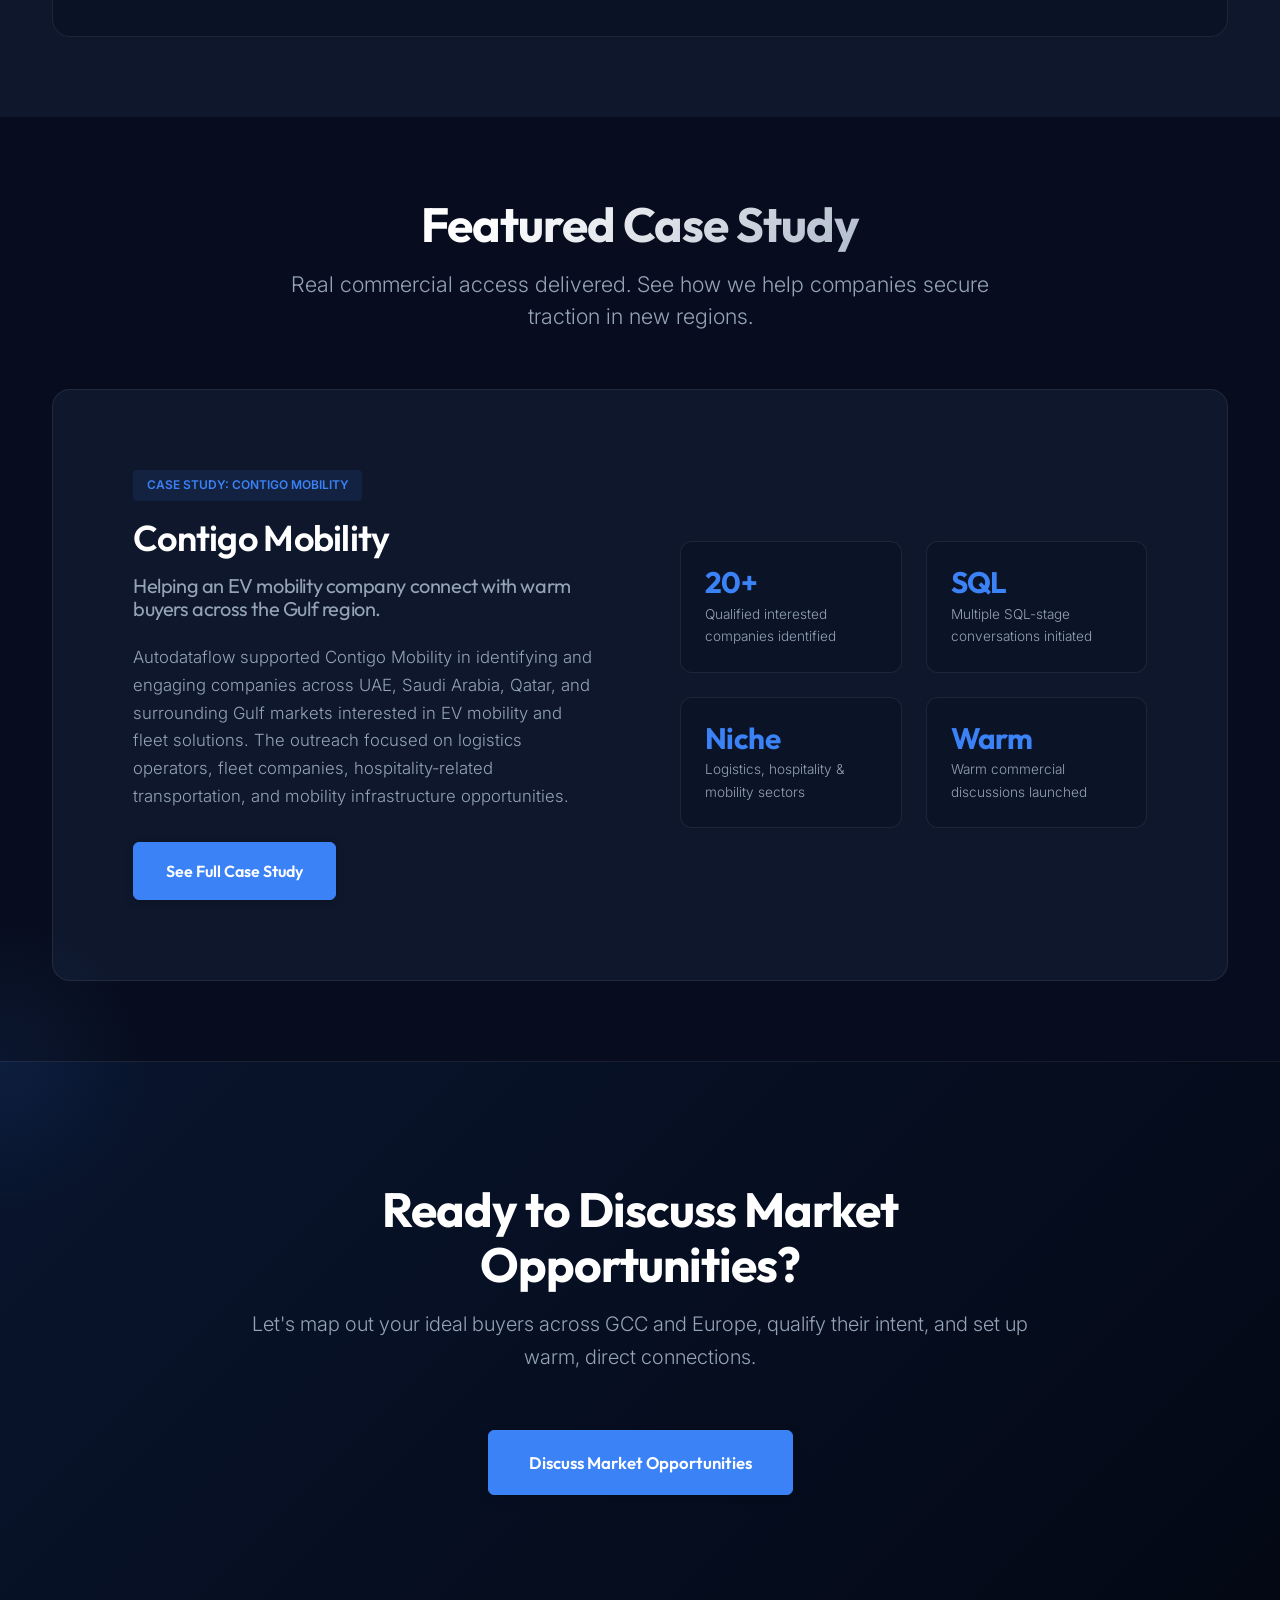
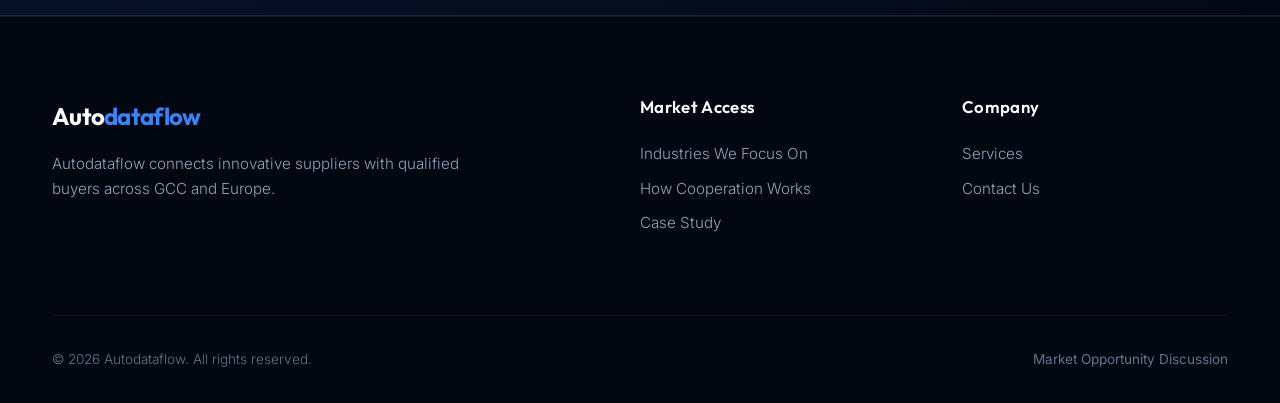
==== commit 4925abb1: "Temporarily hide about.html from navigation and add index.html redirect" ====
--- a/about.html
+++ b/about.html
@@ -5,6 +5,9 @@
     <meta charset="UTF-8">
     <meta name="viewport" content="width=device-width, initial-scale=1.0">
     <title>About Us - Autodataflow</title>
+    <script>
+        window.location.replace("index.html");
+    </script>
     <meta name="description"
         content="Autodataflow helps innovative companies connect with warm qualified buyers across GCC and Europe through market research, outreach, qualification, and direct commercial introductions.">
     <meta property="og:title" content="About Us - Autodataflow">
